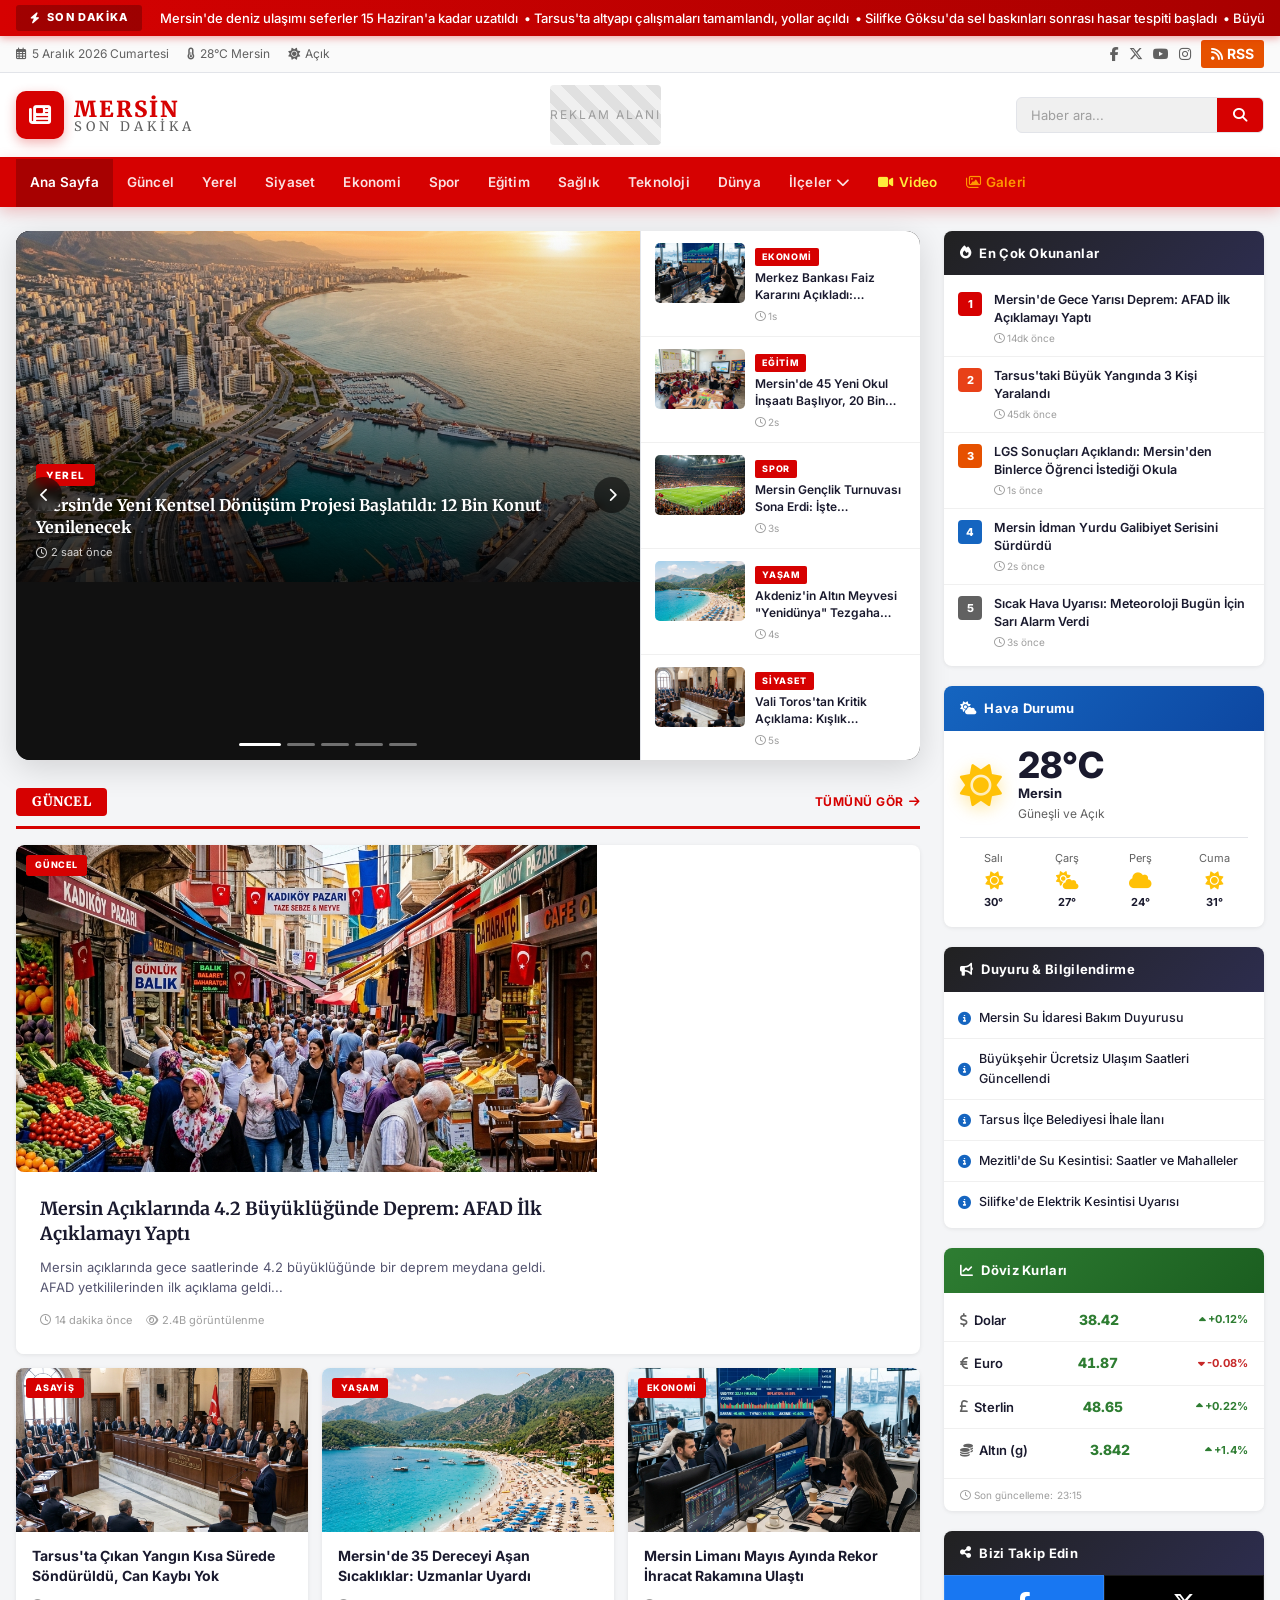
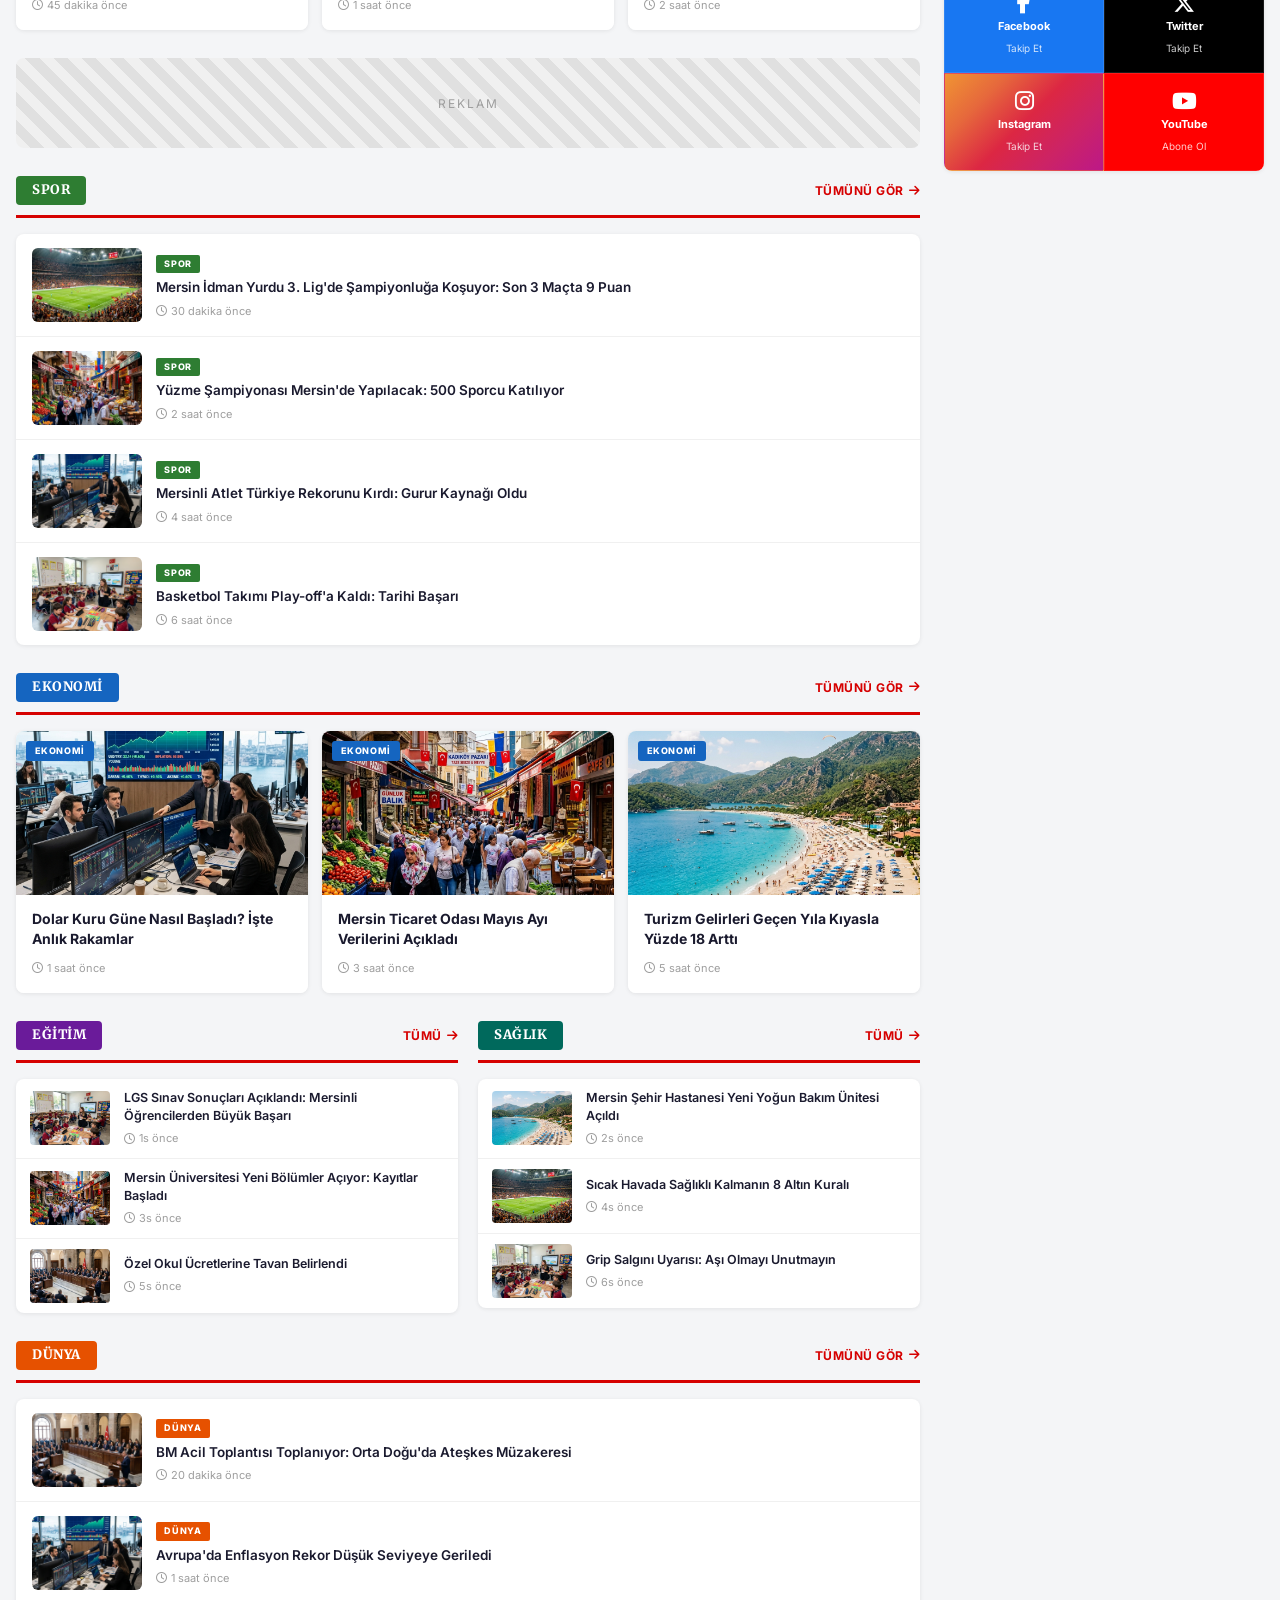
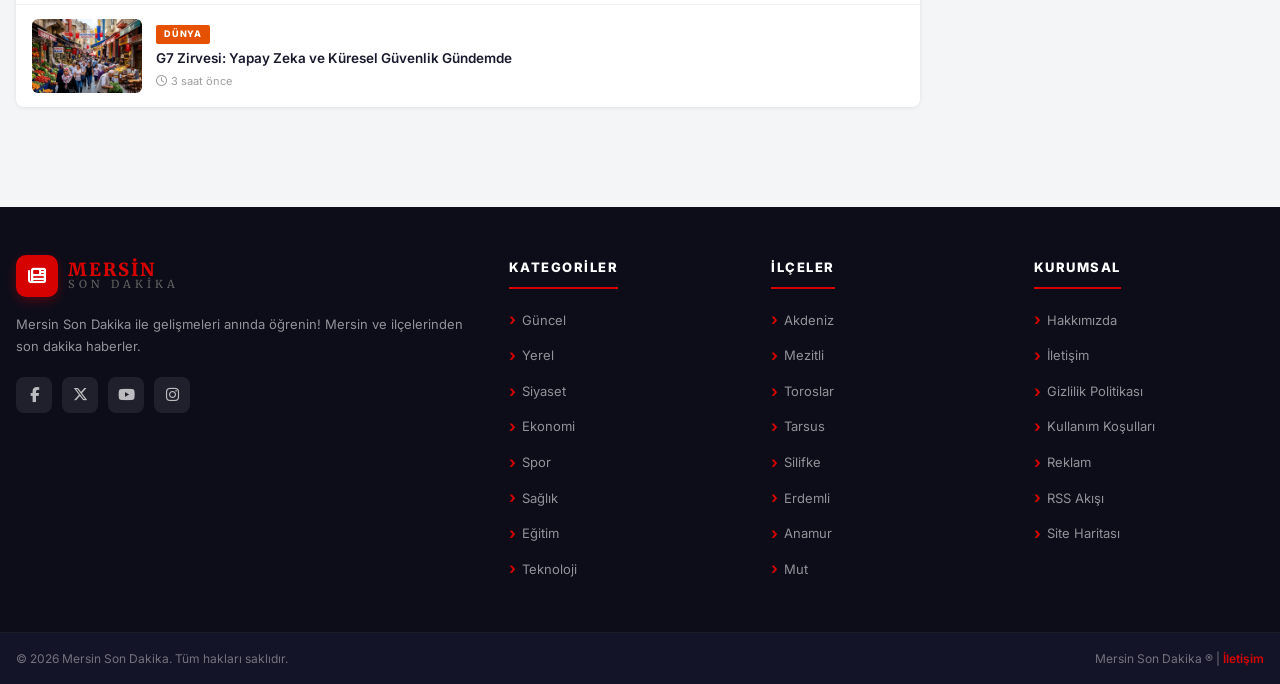
==== index.html @ 81e97e52 "Initial commit of Mersin Son Dakika news site" ====
<!DOCTYPE html>
<html lang="tr" dir="ltr">
<head>
    <meta charset="UTF-8" />
    <meta name="viewport" content="width=device-width, initial-scale=1.0" />
    <meta name="robots" content="index, follow" />
    <title>Mersin Son Dakika | Mersin'den Haberiniz Olsun!</title>
    <meta name="title" content="Mersin Son Dakika | Mersin'den Haberiniz Olsun!" />
    <meta name="description" content="Mersin'den haberiniz olsun! Mersin ve ilçelerinden son dakika ve önemli haberler, gelişmeler." />
    <meta name="keywords" content="mersin, mersin haber, mersin haberleri, son dakika mersin, yerel haberler" />
    <link rel="canonical" href="#" />

    <!-- Open Graph -->
    <meta property="og:type" content="website" />
    <meta property="og:title" content="Mersin Son Dakika" />
    <meta property="og:description" content="Mersin'den haberiniz olsun!" />
    <meta property="og:site_name" content="Mersin Son Dakika" />

    <!-- Google Fonts -->
    <link rel="preconnect" href="https://fonts.googleapis.com" />
    <link rel="preconnect" href="https://fonts.gstatic.com" crossorigin />
    <link href="https://fonts.googleapis.com/css2?family=Inter:wght@300;400;500;600;700;800;900&family=Merriweather:wght@400;700;900&display=swap" rel="stylesheet" />

    <!-- Font Awesome -->
    <link rel="stylesheet" href="https://cdnjs.cloudflare.com/ajax/libs/font-awesome/6.5.0/css/all.min.css" />

    <link rel="stylesheet" href="style.css" />
</head>
<body>

<!-- SON DAKİKA TICKER -->
<div id="son-dakika" class="son-dakika">
    <div class="son-dakika-inner">
        <span class="sd-badge">
            <i class="fa-solid fa-bolt"></i> SON DAKİKA
        </span>
        <div class="sd-ticker-wrap">
            <div class="sd-ticker" id="sdTicker">
                <span>Mersin'de deniz ulaşımı seferler 15 Haziran'a kadar uzatıldı &nbsp;•&nbsp;</span>
                <span>Tarsus'ta altyapı çalışmaları tamamlandı, yollar açıldı &nbsp;•&nbsp;</span>
                <span>Silifke Göksu'da sel baskınları sonrası hasar tespiti başladı &nbsp;•&nbsp;</span>
                <span>Büyükşehir Belediyesi yeni kreş açılışını duyurdu &nbsp;•&nbsp;</span>
                <span>Erdemli'de fırtına hayatı olumsuz etkiledi, ekipler sahada &nbsp;•&nbsp;</span>
            </div>
        </div>
    </div>
</div>

<!-- HEADER -->
<header class="site-header">
    <!-- Üst bar: tarih, sosyal medya -->
    <div class="top-bar">
        <div class="container">
            <div class="top-bar-inner">
                <div class="top-bar-left">
                    <span><i class="fa-regular fa-calendar-days"></i> <span id="currentDate"></span></span>
                    <span><i class="fa-solid fa-temperature-half"></i> 28°C Mersin</span>
                    <span class="weather-detail"><i class="fa-solid fa-sun"></i> Açık</span>
                </div>
                <div class="top-bar-right">
                    <a href="#" id="fb-link" aria-label="Facebook"><i class="fa-brands fa-facebook-f"></i></a>
                    <a href="#" id="tw-link" aria-label="Twitter/X"><i class="fa-brands fa-x-twitter"></i></a>
                    <a href="#" id="yt-link" aria-label="YouTube"><i class="fa-brands fa-youtube"></i></a>
                    <a href="#" id="ig-link" aria-label="Instagram"><i class="fa-brands fa-instagram"></i></a>
                    <a href="#" id="rss-link" aria-label="RSS" class="rss-btn"><i class="fa-solid fa-rss"></i> RSS</a>
                </div>
            </div>
        </div>
    </div>

    <!-- Logo & Arama -->
    <div class="logo-bar">
        <div class="container">
            <div class="logo-bar-inner">
                <a href="#" class="site-logo" id="site-logo">
                    <span class="logo-icon"><i class="fa-solid fa-newspaper"></i></span>
                    <div class="logo-text">
                        <span class="logo-main">MERSİN</span>
                        <span class="logo-sub">SON DAKİKA</span>
                    </div>
                </a>
                <div class="logo-bar-center">
                    <!-- Banner alanı -->
                    <div class="header-ad">
                        <span>Reklam Alanı</span>
                    </div>
                </div>
                <div class="search-box">
                    <input type="text" id="search-input" placeholder="Haber ara..." aria-label="Haber ara" />
                    <button id="search-btn" aria-label="Ara"><i class="fa-solid fa-magnifying-glass"></i></button>
                </div>
            </div>
        </div>
    </div>

    <!-- NAVİGASYON -->
    <nav class="main-nav" role="navigation" aria-label="Ana Menü">
        <div class="container">
            <button class="hamburger" id="hamburger" aria-label="Menü" aria-expanded="false">
                <span></span><span></span><span></span>
            </button>
            <ul class="nav-menu" id="navMenu" role="list">
                <li class="nav-item active"><a href="#" class="nav-link" id="nav-anasayfa">Ana Sayfa</a></li>
                <li class="nav-item"><a href="#" class="nav-link" id="nav-guncel">Güncel</a></li>
                <li class="nav-item"><a href="#" class="nav-link" id="nav-yerel">Yerel</a></li>
                <li class="nav-item"><a href="#" class="nav-link" id="nav-siyaset">Siyaset</a></li>
                <li class="nav-item"><a href="#" class="nav-link" id="nav-ekonomi">Ekonomi</a></li>
                <li class="nav-item"><a href="#" class="nav-link" id="nav-spor">Spor</a></li>
                <li class="nav-item"><a href="#" class="nav-link" id="nav-egitim">Eğitim</a></li>
                <li class="nav-item"><a href="#" class="nav-link" id="nav-saglik">Sağlık</a></li>
                <li class="nav-item"><a href="#" class="nav-link" id="nav-teknoloji">Teknoloji</a></li>
                <li class="nav-item"><a href="#" class="nav-link" id="nav-dunya">Dünya</a></li>
                <li class="nav-item dropdown">
                    <a href="#" class="nav-link" id="nav-ilceler">İlçeler <i class="fa-solid fa-chevron-down"></i></a>
                    <ul class="dropdown-menu" role="list">
                        <li><a href="#" id="nav-akdeniz">Akdeniz</a></li>
                        <li><a href="#" id="nav-mezitli">Mezitli</a></li>
                        <li><a href="#" id="nav-toroslar">Toroslar</a></li>
                        <li><a href="#" id="nav-yenisehir">Yenişehir</a></li>
                        <li><a href="#" id="nav-tarsus">Tarsus</a></li>
                        <li><a href="#" id="nav-silifke">Silifke</a></li>
                        <li><a href="#" id="nav-erdemli">Erdemli</a></li>
                        <li><a href="#" id="nav-anamur">Anamur</a></li>
                        <li><a href="#" id="nav-mut">Mut</a></li>
                    </ul>
                </li>
                <li class="nav-item nav-video"><a href="#" class="nav-link" id="nav-video"><i class="fa-solid fa-video"></i> Video</a></li>
                <li class="nav-item nav-galeri"><a href="#" class="nav-link" id="nav-galeri"><i class="fa-regular fa-images"></i> Galeri</a></li>
            </ul>
        </div>
    </nav>
</header>

<!-- MAIN CONTENT -->
<main id="main-content">
    <div class="container">
        <div class="content-grid">

            <!-- SOL SÜTUN (Ana içerik) -->
            <div class="main-col">

                <!-- MANŞET CAROUSEL -->
                <section class="hero-carousel" aria-label="Manşet Haberler">
                    <div class="carousel-container" id="carousel">
                        <div class="carousel-track" id="carouselTrack">

                            <!-- Slide 1 -->
                            <div class="carousel-slide" data-index="0">
                                <a href="#" id="slide1-link">
                                    <div class="slide-img-wrap">
                                        <img src="images/hero.png" alt="Mersin'de yeni kentsel dönüşüm projesi başlatıldı" class="slide-img" width="960" height="540" />
                                        <div class="slide-overlay"></div>
                                    </div>
                                    <div class="slide-caption">
                                        <span class="slide-category">Yerel</span>
                                        <h2>Mersin'de Yeni Kentsel Dönüşüm Projesi Başlatıldı: 12 Bin Konut Yenilenecek</h2>
                                        <span class="slide-time"><i class="fa-regular fa-clock"></i> 2 saat önce</span>
                                    </div>
                                </a>
                            </div>

                            <!-- Slide 2 -->
                            <div class="carousel-slide" data-index="1">
                                <a href="#" id="slide2-link">
                                    <div class="slide-img-wrap">
                                        <img src="images/news1.png" alt="Çarşamba pazarında fiyatlar artıyor" class="slide-img" width="960" height="540" />
                                        <div class="slide-overlay"></div>
                                    </div>
                                    <div class="slide-caption">
                                        <span class="slide-category">Ekonomi</span>
                                        <h2>Mersin Pazarında Bu Hafta Sebze Fiyatları Düşüşe Geçti</h2>
                                        <span class="slide-time"><i class="fa-regular fa-clock"></i> 3 saat önce</span>
                                    </div>
                                </a>
                            </div>

                            <!-- Slide 3 -->
                            <div class="carousel-slide" data-index="2">
                                <a href="#" id="slide3-link">
                                    <div class="slide-img-wrap">
                                        <img src="images/news2.png" alt="Büyükşehir meclis kararları" class="slide-img" width="960" height="540" />
                                        <div class="slide-overlay"></div>
                                    </div>
                                    <div class="slide-caption">
                                        <span class="slide-category">Siyaset</span>
                                        <h2>Mersin Büyükşehir Belediye Meclisi Haziran Ayı Toplantısını Gerçekleştirdi</h2>
                                        <span class="slide-time"><i class="fa-regular fa-clock"></i> 5 saat önce</span>
                                    </div>
                                </a>
                            </div>

                            <!-- Slide 4 -->
                            <div class="carousel-slide" data-index="3">
                                <a href="#" id="slide4-link">
                                    <div class="slide-img-wrap">
                                        <img src="images/news3.png" alt="Mersin'de spor haberleri" class="slide-img" width="960" height="540" />
                                        <div class="slide-overlay"></div>
                                    </div>
                                    <div class="slide-caption">
                                        <span class="slide-category">Spor</span>
                                        <h2>Mersin İdman Yurdu Ligde Galibiyetle Başladı: Taraftarlar Çılgına Döndü</h2>
                                        <span class="slide-time"><i class="fa-regular fa-clock"></i> 6 saat önce</span>
                                    </div>
                                </a>
                            </div>

                            <!-- Slide 5 -->
                            <div class="carousel-slide" data-index="4">
                                <a href="#" id="slide5-link">
                                    <div class="slide-img-wrap">
                                        <img src="images/news5.png" alt="Mersin sahilleri turizm sezonu" class="slide-img" width="960" height="540" />
                                        <div class="slide-overlay"></div>
                                    </div>
                                    <div class="slide-caption">
                                        <span class="slide-category">Yaşam</span>
                                        <h2>Mersin Sahilleri Yaz Sezonu İçin Hazır: Tatilciler Akın Ediyor</h2>
                                        <span class="slide-time"><i class="fa-regular fa-clock"></i> 8 saat önce</span>
                                    </div>
                                </a>
                            </div>

                        </div>

                        <!-- Carousel Controls -->
                        <button class="carousel-btn carousel-prev" id="carouselPrev" aria-label="Önceki">
                            <i class="fa-solid fa-chevron-left"></i>
                        </button>
                        <button class="carousel-btn carousel-next" id="carouselNext" aria-label="Sonraki">
                            <i class="fa-solid fa-chevron-right"></i>
                        </button>

                        <!-- Indicators -->
                        <div class="carousel-indicators" id="carouselIndicators">
                            <button class="indicator active" data-slide="0" id="ind0" aria-label="Slide 1"></button>
                            <button class="indicator" data-slide="1" id="ind1" aria-label="Slide 2"></button>
                            <button class="indicator" data-slide="2" id="ind2" aria-label="Slide 3"></button>
                            <button class="indicator" data-slide="3" id="ind3" aria-label="Slide 4"></button>
                            <button class="indicator" data-slide="4" id="ind4" aria-label="Slide 5"></button>
                        </div>
                    </div>

                    <!-- Yan haberler -->
                    <div class="hero-side-news">
                        <a href="#" class="side-news-item" id="side1">
                            <img src="images/news4.png" alt="Ekonomi haberi" width="120" height="80" />
                            <div class="side-news-text">
                                <span class="side-cat">Ekonomi</span>
                                <p>Merkez Bankası Faiz Kararını Açıkladı: Piyasalar Coştu</p>
                                <span class="side-time"><i class="fa-regular fa-clock"></i> 1s</span>
                            </div>
                        </a>
                        <a href="#" class="side-news-item" id="side2">
                            <img src="images/news6.png" alt="Eğitim haberi" width="120" height="80" />
                            <div class="side-news-text">
                                <span class="side-cat">Eğitim</span>
                                <p>Mersin'de 45 Yeni Okul İnşaatı Başlıyor, 20 Bin Öğrenci Faydalanacak</p>
                                <span class="side-time"><i class="fa-regular fa-clock"></i> 2s</span>
                            </div>
                        </a>
                        <a href="#" class="side-news-item" id="side3">
                            <img src="images/news3.png" alt="Spor haberi" width="120" height="80" />
                            <div class="side-news-text">
                                <span class="side-cat">Spor</span>
                                <p>Mersin Gençlik Turnuvası Sona Erdi: İşte Şampiyonlar</p>
                                <span class="side-time"><i class="fa-regular fa-clock"></i> 3s</span>
                            </div>
                        </a>
                        <a href="#" class="side-news-item" id="side4">
                            <img src="images/news5.png" alt="Yaşam haberi" width="120" height="80" />
                            <div class="side-news-text">
                                <span class="side-cat">Yaşam</span>
                                <p>Akdeniz'in Altın Meyvesi "Yenidünya" Tezgaha İndi!</p>
                                <span class="side-time"><i class="fa-regular fa-clock"></i> 4s</span>
                            </div>
                        </a>
                        <a href="#" class="side-news-item" id="side5">
                            <img src="images/news2.png" alt="Siyaset haberi" width="120" height="80" />
                            <div class="side-news-text">
                                <span class="side-cat">Siyaset</span>
                                <p>Vali Toros'tan Kritik Açıklama: Kışlık Hazırlıklar Başladı</p>
                                <span class="side-time"><i class="fa-regular fa-clock"></i> 5s</span>
                            </div>
                        </a>
                    </div>
                </section>

                <!-- GÜNCEL HABERLER BÖLÜMÜ -->
                <section class="news-section" id="section-guncel">
                    <div class="section-header">
                        <h2 class="section-title"><span>Güncel</span></h2>
                        <a href="#" class="see-all" id="guncel-all">Tümünü Gör <i class="fa-solid fa-arrow-right"></i></a>
                    </div>
                    <div class="news-grid">

                        <!-- Büyük haber -->
                        <article class="news-card news-card-large" id="guncel1">
                            <a href="#">
                                <div class="news-card-img-wrap">
                                    <img src="images/news1.png" alt="Mersin'de gece yarısı deprem" class="news-card-img" width="600" height="400" loading="lazy" />
                                    <span class="news-card-cat">Güncel</span>
                                </div>
                                <div class="news-card-body">
                                    <h3>Mersin Açıklarında 4.2 Büyüklüğünde Deprem: AFAD İlk Açıklamayı Yaptı</h3>
                                    <p class="news-card-excerpt">Mersin açıklarında gece saatlerinde 4.2 büyüklüğünde bir deprem meydana geldi. AFAD yetkililerinden ilk açıklama geldi...</p>
                                    <div class="news-card-meta">
                                        <span><i class="fa-regular fa-clock"></i> 14 dakika önce</span>
                                        <span><i class="fa-regular fa-eye"></i> 2.4B görüntülenme</span>
                                    </div>
                                </div>
                            </a>
                        </article>

                        <!-- Küçük haberler -->
                        <article class="news-card" id="guncel2">
                            <a href="#">
                                <div class="news-card-img-wrap">
                                    <img src="images/news2.png" alt="Haber 2" class="news-card-img" width="400" height="270" loading="lazy" />
                                    <span class="news-card-cat">Asayiş</span>
                                </div>
                                <div class="news-card-body">
                                    <h3>Tarsus'ta Çıkan Yangın Kısa Sürede Söndürüldü, Can Kaybı Yok</h3>
                                    <div class="news-card-meta">
                                        <span><i class="fa-regular fa-clock"></i> 45 dakika önce</span>
                                    </div>
                                </div>
                            </a>
                        </article>

                        <article class="news-card" id="guncel3">
                            <a href="#">
                                <div class="news-card-img-wrap">
                                    <img src="images/news5.png" alt="Haber 3" class="news-card-img" width="400" height="270" loading="lazy" />
                                    <span class="news-card-cat">Yaşam</span>
                                </div>
                                <div class="news-card-body">
                                    <h3>Mersin'de 35 Dereceyi Aşan Sıcaklıklar: Uzmanlar Uyardı</h3>
                                    <div class="news-card-meta">
                                        <span><i class="fa-regular fa-clock"></i> 1 saat önce</span>
                                    </div>
                                </div>
                            </a>
                        </article>

                        <article class="news-card" id="guncel4">
                            <a href="#">
                                <div class="news-card-img-wrap">
                                    <img src="images/news4.png" alt="Haber 4" class="news-card-img" width="400" height="270" loading="lazy" />
                                    <span class="news-card-cat">Ekonomi</span>
                                </div>
                                <div class="news-card-body">
                                    <h3>Mersin Limanı Mayıs Ayında Rekor İhracat Rakamına Ulaştı</h3>
                                    <div class="news-card-meta">
                                        <span><i class="fa-regular fa-clock"></i> 2 saat önce</span>
                                    </div>
                                </div>
                            </a>
                        </article>

                    </div>
                </section>

                <!-- REKLAM BANDI -->
                <div class="ad-banner" role="complementary" aria-label="Reklam">
                    <span>Reklam</span>
                </div>

                <!-- SPOR BÖLÜMÜ -->
                <section class="news-section" id="section-spor">
                    <div class="section-header">
                        <h2 class="section-title spor"><span>Spor</span></h2>
                        <a href="#" class="see-all" id="spor-all">Tümünü Gör <i class="fa-solid fa-arrow-right"></i></a>
                    </div>
                    <div class="news-list">
                        <article class="news-list-item" id="spor1">
                            <a href="#">
                                <img src="images/news3.png" alt="Spor haberi 1" width="130" height="90" loading="lazy" />
                                <div class="news-list-text">
                                    <span class="list-cat spor-cat">Spor</span>
                                    <h3>Mersin İdman Yurdu 3. Lig'de Şampiyonluğa Koşuyor: Son 3 Maçta 9 Puan</h3>
                                    <span class="list-time"><i class="fa-regular fa-clock"></i> 30 dakika önce</span>
                                </div>
                            </a>
                        </article>
                        <article class="news-list-item" id="spor2">
                            <a href="#">
                                <img src="images/news1.png" alt="Spor haberi 2" width="130" height="90" loading="lazy" />
                                <div class="news-list-text">
                                    <span class="list-cat spor-cat">Spor</span>
                                    <h3>Yüzme Şampiyonası Mersin'de Yapılacak: 500 Sporcu Katılıyor</h3>
                                    <span class="list-time"><i class="fa-regular fa-clock"></i> 2 saat önce</span>
                                </div>
                            </a>
                        </article>
                        <article class="news-list-item" id="spor3">
                            <a href="#">
                                <img src="images/news4.png" alt="Spor haberi 3" width="130" height="90" loading="lazy" />
                                <div class="news-list-text">
                                    <span class="list-cat spor-cat">Spor</span>
                                    <h3>Mersinli Atlet Türkiye Rekorunu Kırdı: Gurur Kaynağı Oldu</h3>
                                    <span class="list-time"><i class="fa-regular fa-clock"></i> 4 saat önce</span>
                                </div>
                            </a>
                        </article>
                        <article class="news-list-item" id="spor4">
                            <a href="#">
                                <img src="images/news6.png" alt="Spor haberi 4" width="130" height="90" loading="lazy" />
                                <div class="news-list-text">
                                    <span class="list-cat spor-cat">Spor</span>
                                    <h3>Basketbol Takımı Play-off'a Kaldı: Tarihi Başarı</h3>
                                    <span class="list-time"><i class="fa-regular fa-clock"></i> 6 saat önce</span>
                                </div>
                            </a>
                        </article>
                    </div>
                </section>

                <!-- EKONOMİ BÖLÜMÜ -->
                <section class="news-section" id="section-ekonomi">
                    <div class="section-header">
                        <h2 class="section-title ekonomi"><span>Ekonomi</span></h2>
                        <a href="#" class="see-all" id="ekonomi-all">Tümünü Gör <i class="fa-solid fa-arrow-right"></i></a>
                    </div>
                    <div class="news-grid news-grid-3">
                        <article class="news-card" id="ekon1">
                            <a href="#">
                                <div class="news-card-img-wrap">
                                    <img src="images/news4.png" alt="Ekonomi haberi 1" class="news-card-img" width="400" height="270" loading="lazy" />
                                    <span class="news-card-cat ekon-cat">Ekonomi</span>
                                </div>
                                <div class="news-card-body">
                                    <h3>Dolar Kuru Güne Nasıl Başladı? İşte Anlık Rakamlar</h3>
                                    <div class="news-card-meta">
                                        <span><i class="fa-regular fa-clock"></i> 1 saat önce</span>
                                    </div>
                                </div>
                            </a>
                        </article>
                        <article class="news-card" id="ekon2">
                            <a href="#">
                                <div class="news-card-img-wrap">
                                    <img src="images/news1.png" alt="Ekonomi haberi 2" class="news-card-img" width="400" height="270" loading="lazy" />
                                    <span class="news-card-cat ekon-cat">Ekonomi</span>
                                </div>
                                <div class="news-card-body">
                                    <h3>Mersin Ticaret Odası Mayıs Ayı Verilerini Açıkladı</h3>
                                    <div class="news-card-meta">
                                        <span><i class="fa-regular fa-clock"></i> 3 saat önce</span>
                                    </div>
                                </div>
                            </a>
                        </article>
                        <article class="news-card" id="ekon3">
                            <a href="#">
                                <div class="news-card-img-wrap">
                                    <img src="images/news5.png" alt="Ekonomi haberi 3" class="news-card-img" width="400" height="270" loading="lazy" />
                                    <span class="news-card-cat ekon-cat">Ekonomi</span>
                                </div>
                                <div class="news-card-body">
                                    <h3>Turizm Gelirleri Geçen Yıla Kıyasla Yüzde 18 Arttı</h3>
                                    <div class="news-card-meta">
                                        <span><i class="fa-regular fa-clock"></i> 5 saat önce</span>
                                    </div>
                                </div>
                            </a>
                        </article>
                    </div>
                </section>

                <!-- EĞİTİM & SAĞLIK -->
                <section class="news-section two-col-section" id="section-egitim-saglik">
                    <div class="two-col">
                        <!-- Eğitim -->
                        <div class="two-col-block" id="egitim-block">
                            <div class="section-header">
                                <h2 class="section-title egitim"><span>Eğitim</span></h2>
                                <a href="#" class="see-all" id="egitim-all">Tümü <i class="fa-solid fa-arrow-right"></i></a>
                            </div>
                            <div class="news-list compact">
                                <article class="news-list-item compact" id="eg1">
                                    <a href="#">
                                        <img src="images/news6.png" alt="Eğitim haberi 1" width="100" height="70" loading="lazy" />
                                        <div class="news-list-text">
                                            <h3>LGS Sınav Sonuçları Açıklandı: Mersinli Öğrencilerden Büyük Başarı</h3>
                                            <span class="list-time"><i class="fa-regular fa-clock"></i> 1s önce</span>
                                        </div>
                                    </a>
                                </article>
                                <article class="news-list-item compact" id="eg2">
                                    <a href="#">
                                        <img src="images/news1.png" alt="Eğitim haberi 2" width="100" height="70" loading="lazy" />
                                        <div class="news-list-text">
                                            <h3>Mersin Üniversitesi Yeni Bölümler Açıyor: Kayıtlar Başladı</h3>
                                            <span class="list-time"><i class="fa-regular fa-clock"></i> 3s önce</span>
                                        </div>
                                    </a>
                                </article>
                                <article class="news-list-item compact" id="eg3">
                                    <a href="#">
                                        <img src="images/news2.png" alt="Eğitim haberi 3" width="100" height="70" loading="lazy" />
                                        <div class="news-list-text">
                                            <h3>Özel Okul Ücretlerine Tavan Belirlendi</h3>
                                            <span class="list-time"><i class="fa-regular fa-clock"></i> 5s önce</span>
                                        </div>
                                    </a>
                                </article>
                            </div>
                        </div>

                        <!-- Sağlık -->
                        <div class="two-col-block" id="saglik-block">
                            <div class="section-header">
                                <h2 class="section-title saglik"><span>Sağlık</span></h2>
                                <a href="#" class="see-all" id="saglik-all">Tümü <i class="fa-solid fa-arrow-right"></i></a>
                            </div>
                            <div class="news-list compact">
                                <article class="news-list-item compact" id="sg1">
                                    <a href="#">
                                        <img src="images/news5.png" alt="Sağlık haberi 1" width="100" height="70" loading="lazy" />
                                        <div class="news-list-text">
                                            <h3>Mersin Şehir Hastanesi Yeni Yoğun Bakım Ünitesi Açıldı</h3>
                                            <span class="list-time"><i class="fa-regular fa-clock"></i> 2s önce</span>
                                        </div>
                                    </a>
                                </article>
                                <article class="news-list-item compact" id="sg2">
                                    <a href="#">
                                        <img src="images/news3.png" alt="Sağlık haberi 2" width="100" height="70" loading="lazy" />
                                        <div class="news-list-text">
                                            <h3>Sıcak Havada Sağlıklı Kalmanın 8 Altın Kuralı</h3>
                                            <span class="list-time"><i class="fa-regular fa-clock"></i> 4s önce</span>
                                        </div>
                                    </a>
                                </article>
                                <article class="news-list-item compact" id="sg3">
                                    <a href="#">
                                        <img src="images/news6.png" alt="Sağlık haberi 3" width="100" height="70" loading="lazy" />
                                        <div class="news-list-text">
                                            <h3>Grip Salgını Uyarısı: Aşı Olmayı Unutmayın</h3>
                                            <span class="list-time"><i class="fa-regular fa-clock"></i> 6s önce</span>
                                        </div>
                                    </a>
                                </article>
                            </div>
                        </div>
                    </div>
                </section>

                <!-- DÜNYA HABERLERİ -->
                <section class="news-section" id="section-dunya">
                    <div class="section-header">
                        <h2 class="section-title dunya"><span>Dünya</span></h2>
                        <a href="#" class="see-all" id="dunya-all">Tümünü Gör <i class="fa-solid fa-arrow-right"></i></a>
                    </div>
                    <div class="news-list">
                        <article class="news-list-item" id="dunya1">
                            <a href="#">
                                <img src="images/news2.png" alt="Dünya haberi 1" width="130" height="90" loading="lazy" />
                                <div class="news-list-text">
                                    <span class="list-cat dunya-cat">Dünya</span>
                                    <h3>BM Acil Toplantısı Toplanıyor: Orta Doğu'da Ateşkes Müzakeresi</h3>
                                    <span class="list-time"><i class="fa-regular fa-clock"></i> 20 dakika önce</span>
                                </div>
                            </a>
                        </article>
                        <article class="news-list-item" id="dunya2">
                            <a href="#">
                                <img src="images/news4.png" alt="Dünya haberi 2" width="130" height="90" loading="lazy" />
                                <div class="news-list-text">
                                    <span class="list-cat dunya-cat">Dünya</span>
                                    <h3>Avrupa'da Enflasyon Rekor Düşük Seviyeye Geriledi</h3>
                                    <span class="list-time"><i class="fa-regular fa-clock"></i> 1 saat önce</span>
                                </div>
                            </a>
                        </article>
                        <article class="news-list-item" id="dunya3">
                            <a href="#">
                                <img src="images/news1.png" alt="Dünya haberi 3" width="130" height="90" loading="lazy" />
                                <div class="news-list-text">
                                    <span class="list-cat dunya-cat">Dünya</span>
                                    <h3>G7 Zirvesi: Yapay Zeka ve Küresel Güvenlik Gündemde</h3>
                                    <span class="list-time"><i class="fa-regular fa-clock"></i> 3 saat önce</span>
                                </div>
                            </a>
                        </article>
                    </div>
                </section>

            </div>

            <!-- SAĞ SIDEBAR -->
            <aside class="sidebar-col">

                <!-- EN ÇOK OKUNANLAR -->
                <div class="sidebar-widget" id="widget-popular">
                    <div class="widget-header">
                        <h3><i class="fa-solid fa-fire"></i> En Çok Okunanlar</h3>
                    </div>
                    <ol class="popular-list">
                        <li class="popular-item" id="pop1">
                            <a href="#">
                                <span class="pop-num">1</span>
                                <div class="pop-content">
                                    <p>Mersin'de Gece Yarısı Deprem: AFAD İlk Açıklamayı Yaptı</p>
                                    <span><i class="fa-regular fa-clock"></i> 14dk önce</span>
                                </div>
                            </a>
                        </li>
                        <li class="popular-item" id="pop2">
                            <a href="#">
                                <span class="pop-num">2</span>
                                <div class="pop-content">
                                    <p>Tarsus'taki Büyük Yangında 3 Kişi Yaralandı</p>
                                    <span><i class="fa-regular fa-clock"></i> 45dk önce</span>
                                </div>
                            </a>
                        </li>
                        <li class="popular-item" id="pop3">
                            <a href="#">
                                <span class="pop-num">3</span>
                                <div class="pop-content">
                                    <p>LGS Sonuçları Açıklandı: Mersin'den Binlerce Öğrenci İstediği Okula</p>
                                    <span><i class="fa-regular fa-clock"></i> 1s önce</span>
                                </div>
                            </a>
                        </li>
                        <li class="popular-item" id="pop4">
                            <a href="#">
                                <span class="pop-num">4</span>
                                <div class="pop-content">
                                    <p>Mersin İdman Yurdu Galibiyet Serisini Sürdürdü</p>
                                    <span><i class="fa-regular fa-clock"></i> 2s önce</span>
                                </div>
                            </a>
                        </li>
                        <li class="popular-item" id="pop5">
                            <a href="#">
                                <span class="pop-num">5</span>
                                <div class="pop-content">
                                    <p>Sıcak Hava Uyarısı: Meteoroloji Bugün İçin Sarı Alarm Verdi</p>
                                    <span><i class="fa-regular fa-clock"></i> 3s önce</span>
                                </div>
                            </a>
                        </li>
                    </ol>
                </div>

                <!-- HAVA DURUMU -->
                <div class="sidebar-widget weather-widget" id="widget-weather">
                    <div class="widget-header">
                        <h3><i class="fa-solid fa-cloud-sun"></i> Hava Durumu</h3>
                    </div>
                    <div class="weather-content">
                        <div class="weather-main">
                            <div class="weather-icon-big"><i class="fa-solid fa-sun"></i></div>
                            <div class="weather-info">
                                <div class="weather-temp">28°C</div>
                                <div class="weather-city">Mersin</div>
                                <div class="weather-desc">Güneşli ve Açık</div>
                            </div>
                        </div>
                        <div class="weather-days">
                            <div class="weather-day">
                                <span>Salı</span>
                                <i class="fa-solid fa-sun"></i>
                                <span>30°</span>
                            </div>
                            <div class="weather-day">
                                <span>Çarş</span>
                                <i class="fa-solid fa-cloud-sun"></i>
                                <span>27°</span>
                            </div>
                            <div class="weather-day">
                                <span>Perş</span>
                                <i class="fa-solid fa-cloud"></i>
                                <span>24°</span>
                            </div>
                            <div class="weather-day">
                                <span>Cuma</span>
                                <i class="fa-solid fa-sun"></i>
                                <span>31°</span>
                            </div>
                        </div>
                    </div>
                </div>

                <!-- CANLI KAMERA -->
                <div class="sidebar-widget" id="widget-duyuru">
                    <div class="widget-header">
                        <h3><i class="fa-solid fa-bullhorn"></i> Duyuru & Bilgilendirme</h3>
                    </div>
                    <ul class="duyuru-list">
                        <li id="duyuru1"><a href="#"><i class="fa-solid fa-circle-info"></i> Mersin Su İdaresi Bakım Duyurusu</a></li>
                        <li id="duyuru2"><a href="#"><i class="fa-solid fa-circle-info"></i> Büyükşehir Ücretsiz Ulaşım Saatleri Güncellendi</a></li>
                        <li id="duyuru3"><a href="#"><i class="fa-solid fa-circle-info"></i> Tarsus İlçe Belediyesi İhale İlanı</a></li>
                        <li id="duyuru4"><a href="#"><i class="fa-solid fa-circle-info"></i> Mezitli'de Su Kesintisi: Saatler ve Mahalleler</a></li>
                        <li id="duyuru5"><a href="#"><i class="fa-solid fa-circle-info"></i> Silifke'de Elektrik Kesintisi Uyarısı</a></li>
                    </ul>
                </div>

                <!-- KURLAR -->
                <div class="sidebar-widget kur-widget" id="widget-kur">
                    <div class="widget-header">
                        <h3><i class="fa-solid fa-chart-line"></i> Döviz Kurları</h3>
                    </div>
                    <div class="kur-list">
                        <div class="kur-item" id="kur-dolar">
                            <span class="kur-name"><i class="fa-solid fa-dollar-sign"></i> Dolar</span>
                            <span class="kur-val">38.42</span>
                            <span class="kur-change up"><i class="fa-solid fa-caret-up"></i> +0.12%</span>
                        </div>
                        <div class="kur-item" id="kur-euro">
                            <span class="kur-name"><i class="fa-solid fa-euro-sign"></i> Euro</span>
                            <span class="kur-val">41.87</span>
                            <span class="kur-change down"><i class="fa-solid fa-caret-down"></i> -0.08%</span>
                        </div>
                        <div class="kur-item" id="kur-gbp">
                            <span class="kur-name"><i class="fa-solid fa-sterling-sign"></i> Sterlin</span>
                            <span class="kur-val">48.65</span>
                            <span class="kur-change up"><i class="fa-solid fa-caret-up"></i> +0.22%</span>
                        </div>
                        <div class="kur-item" id="kur-altin">
                            <span class="kur-name"><i class="fa-solid fa-coins"></i> Altın (g)</span>
                            <span class="kur-val">3.842</span>
                            <span class="kur-change up"><i class="fa-solid fa-caret-up"></i> +1.4%</span>
                        </div>
                    </div>
                    <div class="kur-update"><i class="fa-regular fa-clock"></i> Son güncelleme: <span id="kurTime"></span></div>
                </div>

                <!-- SOSYAL MEDYA TAKİP -->
                <div class="sidebar-widget social-widget" id="widget-social">
                    <div class="widget-header">
                        <h3><i class="fa-solid fa-share-nodes"></i> Bizi Takip Edin</h3>
                    </div>
                    <div class="social-follow-grid">
                        <a href="#" class="follow-btn fb" id="follow-fb"><i class="fa-brands fa-facebook-f"></i><span>Facebook</span><em>Takip Et</em></a>
                        <a href="#" class="follow-btn tw" id="follow-tw"><i class="fa-brands fa-x-twitter"></i><span>Twitter</span><em>Takip Et</em></a>
                        <a href="#" class="follow-btn ig" id="follow-ig"><i class="fa-brands fa-instagram"></i><span>Instagram</span><em>Takip Et</em></a>
                        <a href="#" class="follow-btn yt" id="follow-yt"><i class="fa-brands fa-youtube"></i><span>YouTube</span><em>Abone Ol</em></a>
                    </div>
                </div>

            </aside>

        </div>
    </div>
</main>

<!-- FOOTER -->
<footer class="site-footer">
    <div class="footer-top">
        <div class="container">
            <div class="footer-grid">
                <div class="footer-col footer-about" id="footer-about">
                    <div class="footer-logo">
                        <span class="logo-icon"><i class="fa-solid fa-newspaper"></i></span>
                        <div class="logo-text">
                            <span class="logo-main">MERSİN</span>
                            <span class="logo-sub">SON DAKİKA</span>
                        </div>
                    </div>
                    <p>Mersin Son Dakika ile gelişmeleri anında öğrenin! Mersin ve ilçelerinden son dakika haberler.</p>
                    <div class="footer-social">
                        <a href="#" id="footer-fb" aria-label="Facebook"><i class="fa-brands fa-facebook-f"></i></a>
                        <a href="#" id="footer-tw" aria-label="Twitter"><i class="fa-brands fa-x-twitter"></i></a>
                        <a href="#" id="footer-yt" aria-label="YouTube"><i class="fa-brands fa-youtube"></i></a>
                        <a href="#" id="footer-ig" aria-label="Instagram"><i class="fa-brands fa-instagram"></i></a>
                    </div>
                </div>
                <div class="footer-col" id="footer-cats">
                    <h4>Kategoriler</h4>
                    <ul>
                        <li><a href="#" id="fcat-guncel">Güncel</a></li>
                        <li><a href="#" id="fcat-yerel">Yerel</a></li>
                        <li><a href="#" id="fcat-siyaset">Siyaset</a></li>
                        <li><a href="#" id="fcat-ekonomi">Ekonomi</a></li>
                        <li><a href="#" id="fcat-spor">Spor</a></li>
                        <li><a href="#" id="fcat-saglik">Sağlık</a></li>
                        <li><a href="#" id="fcat-egitim">Eğitim</a></li>
                        <li><a href="#" id="fcat-teknoloji">Teknoloji</a></li>
                    </ul>
                </div>
                <div class="footer-col" id="footer-ilceler">
                    <h4>İlçeler</h4>
                    <ul>
                        <li><a href="#" id="filce-akdeniz">Akdeniz</a></li>
                        <li><a href="#" id="filce-mezitli">Mezitli</a></li>
                        <li><a href="#" id="filce-toroslar">Toroslar</a></li>
                        <li><a href="#" id="filce-tarsus">Tarsus</a></li>
                        <li><a href="#" id="filce-silifke">Silifke</a></li>
                        <li><a href="#" id="filce-erdemli">Erdemli</a></li>
                        <li><a href="#" id="filce-anamur">Anamur</a></li>
                        <li><a href="#" id="filce-mut">Mut</a></li>
                    </ul>
                </div>
                <div class="footer-col" id="footer-kurumsal">
                    <h4>Kurumsal</h4>
                    <ul>
                        <li><a href="#" id="fkur-hakkimizda">Hakkımızda</a></li>
                        <li><a href="#" id="fkur-iletisim">İletişim</a></li>
                        <li><a href="#" id="fkur-gizlilik">Gizlilik Politikası</a></li>
                        <li><a href="#" id="fkur-kullanim">Kullanım Koşulları</a></li>
                        <li><a href="#" id="fkur-reklam">Reklam</a></li>
                        <li><a href="#" id="fkur-rss">RSS Akışı</a></li>
                        <li><a href="#" id="fkur-sitemap">Site Haritası</a></li>
                    </ul>
                </div>
            </div>
        </div>
    </div>
    <div class="footer-bottom">
        <div class="container">
            <div class="footer-bottom-inner">
                <p>&copy; <span id="footerYear"></span> Mersin Son Dakika. Tüm hakları saklıdır.</p>
                <p>Mersin Son Dakika ® | <a href="#" id="footer-iletisim">İletişim</a></p>
            </div>
        </div>
    </div>
</footer>

<!-- BACK TO TOP -->
<button class="back-to-top" id="backToTop" aria-label="Yukarı çık">
    <i class="fa-solid fa-chevron-up"></i>
</button>

<script src="script.js"></script>
</body>
</html>
---- style.css ----
/* ========================================
   MERSİN HABER - Premium News Website CSS
   ======================================== */

/* === RESET & BASE === */
*, *::before, *::after {
    box-sizing: border-box;
    margin: 0;
    padding: 0;
}

:root {
    --red:        #d60101;
    --red-dark:   #a80000;
    --red-light:  #ff3333;
    --blue:       #1565c0;
    --green:      #2e7d32;
    --orange:     #e65100;
    --purple:     #6a1b9a;
    --teal:       #00695c;

    --bg:         #f4f5f7;
    --white:      #ffffff;
    --gray-50:    #fafafa;
    --gray-100:   #f0f0f0;
    --gray-200:   #e0e0e0;
    --gray-400:   #9e9e9e;
    --gray-600:   #616161;
    --gray-800:   #212121;
    --text:       #1a1a2e;
    --text-light: #555570;
    --border:     #e2e4e9;

    --header-bg:  #ffffff;
    --nav-bg:     #d60101;
    --footer-bg:  #0d0d1a;
    --footer-mid: #141428;

    --shadow-sm:  0 1px 4px rgba(0,0,0,0.08);
    --shadow:     0 4px 16px rgba(0,0,0,0.10);
    --shadow-md:  0 8px 32px rgba(0,0,0,0.14);

    --radius:     8px;
    --radius-lg:  14px;

    --font-body:  'Inter', sans-serif;
    --font-head:  'Merriweather', serif;

    --transition: 0.22s ease;
}

html {
    scroll-behavior: smooth;
}

body {
    font-family: var(--font-body);
    font-size: 15px;
    color: var(--text);
    background: var(--bg);
    line-height: 1.6;
    min-height: 100vh;
}

a {
    color: inherit;
    text-decoration: none;
    transition: color var(--transition);
}

img {
    max-width: 100%;
    display: block;
}

ul, ol {
    list-style: none;
}

.container {
    max-width: 1280px;
    margin: 0 auto;
    padding: 0 16px;
}

/* === SON DAKİKA TICKER === */
.son-dakika {
    background: linear-gradient(90deg, #d60101 0%, #a80000 100%);
    color: #fff;
    overflow: hidden;
    height: 36px;
    position: sticky;
    top: 0;
    z-index: 1000;
    box-shadow: 0 2px 8px rgba(214,1,1,0.35);
}

.son-dakika-inner {
    display: flex;
    align-items: center;
    height: 100%;
    max-width: 1280px;
    margin: 0 auto;
    padding: 0 16px;
    overflow: hidden;
}

.sd-badge {
    background: rgba(0,0,0,0.25);
    color: #fff;
    font-weight: 800;
    font-size: 11px;
    letter-spacing: 1.2px;
    padding: 4px 14px;
    border-radius: 3px;
    white-space: nowrap;
    flex-shrink: 0;
    margin-right: 18px;
    display: flex;
    align-items: center;
    gap: 6px;
}

.sd-ticker-wrap {
    flex: 1;
    overflow: hidden;
    position: relative;
}

.sd-ticker {
    display: flex;
    white-space: nowrap;
    animation: tickerScroll 32s linear infinite;
    font-size: 13px;
    font-weight: 500;
}

@keyframes tickerScroll {
    0%   { transform: translateX(0); }
    100% { transform: translateX(-50%); }
}

/* === TOP BAR === */
.top-bar {
    background: var(--gray-50);
    border-bottom: 1px solid var(--border);
    font-size: 12px;
    color: var(--gray-600);
}

.top-bar-inner {
    display: flex;
    justify-content: space-between;
    align-items: center;
    height: 36px;
    gap: 16px;
}

.top-bar-left {
    display: flex;
    align-items: center;
    gap: 18px;
}

.top-bar-left span {
    display: flex;
    align-items: center;
    gap: 5px;
}

.top-bar-right {
    display: flex;
    align-items: center;
    gap: 10px;
}

.top-bar-right a {
    color: var(--gray-600);
    font-size: 14px;
    transition: color var(--transition);
}

.top-bar-right a:hover { color: var(--red); }

.rss-btn {
    background: var(--orange);
    color: #fff !important;
    padding: 3px 10px;
    border-radius: 3px;
    font-size: 11px;
    font-weight: 700;
    display: flex;
    align-items: center;
    gap: 4px;
}

.rss-btn:hover { background: #bf360c !important; }

/* === LOGO BAR === */
.logo-bar {
    background: var(--white);
    border-bottom: 2px solid var(--red);
    padding: 12px 0;
}

.logo-bar-inner {
    display: flex;
    align-items: center;
    justify-content: space-between;
    gap: 20px;
}

.site-logo {
    display: flex;
    align-items: center;
    gap: 10px;
    text-decoration: none;
    flex-shrink: 0;
}

.logo-icon {
    width: 48px;
    height: 48px;
    background: var(--red);
    color: #fff;
    border-radius: 10px;
    display: flex;
    align-items: center;
    justify-content: center;
    font-size: 22px;
    box-shadow: 0 4px 12px rgba(214,1,1,0.3);
    transition: transform var(--transition);
}

.site-logo:hover .logo-icon { transform: scale(1.08); }

.logo-text {
    display: flex;
    flex-direction: column;
    line-height: 1;
}

.logo-main {
    font-family: var(--font-head);
    font-size: 22px;
    font-weight: 900;
    color: var(--red);
    letter-spacing: 2px;
}

.logo-sub {
    font-family: var(--font-head);
    font-size: 13px;
    font-weight: 400;
    color: var(--gray-600);
    letter-spacing: 4px;
    text-transform: uppercase;
}

.header-ad {
    flex: 1;
    max-width: 728px;
    height: 60px;
    background: repeating-linear-gradient(
        45deg,
        var(--gray-100),
        var(--gray-100) 10px,
        var(--gray-200) 10px,
        var(--gray-200) 20px
    );
    display: flex;
    align-items: center;
    justify-content: center;
    color: var(--gray-400);
    font-size: 12px;
    letter-spacing: 2px;
    border-radius: 4px;
    text-transform: uppercase;
}

.search-box {
    display: flex;
    align-items: center;
    background: var(--gray-100);
    border: 1.5px solid var(--border);
    border-radius: 6px;
    overflow: hidden;
    transition: border-color var(--transition), box-shadow var(--transition);
}

.search-box:focus-within {
    border-color: var(--red);
    box-shadow: 0 0 0 3px rgba(214,1,1,0.10);
}

.search-box input {
    border: none;
    background: transparent;
    padding: 9px 14px;
    font-size: 13px;
    font-family: var(--font-body);
    width: 200px;
    outline: none;
    color: var(--text);
}

.search-box input::placeholder { color: var(--gray-400); }

.search-box button {
    border: none;
    background: var(--red);
    color: #fff;
    padding: 9px 16px;
    cursor: pointer;
    font-size: 14px;
    transition: background var(--transition);
}

.search-box button:hover { background: var(--red-dark); }

/* === MAIN NAVIGATION === */
.main-nav {
    background: var(--nav-bg);
    position: relative;
    box-shadow: 0 4px 16px rgba(214,1,1,0.25);
}

.main-nav .container {
    display: flex;
    align-items: center;
}

.nav-menu {
    display: flex;
    align-items: center;
    flex-wrap: nowrap;
    overflow-x: auto;
    scrollbar-width: none;
    -ms-overflow-style: none;
    gap: 0;
    padding: 0;
    width: 100%;
}

.nav-menu::-webkit-scrollbar { display: none; }

.nav-item {
    position: relative;
    flex-shrink: 0;
}

.nav-link {
    display: flex;
    align-items: center;
    gap: 5px;
    color: rgba(255,255,255,0.88);
    font-size: 13.5px;
    font-weight: 600;
    padding: 13px 14px;
    transition: background var(--transition), color var(--transition);
    white-space: nowrap;
    letter-spacing: 0.2px;
}

.nav-link:hover,
.nav-item.active .nav-link {
    color: #fff;
    background: rgba(0,0,0,0.22);
}

.nav-video .nav-link { color: #ffeb3b; }
.nav-galeri .nav-link { color: #ff9800; }

/* Dropdown */
.dropdown-menu {
    position: absolute;
    top: 100%;
    left: 0;
    background: #fff;
    border: none;
    border-radius: 0 0 var(--radius) var(--radius);
    box-shadow: var(--shadow-md);
    min-width: 180px;
    z-index: 500;
    padding: 8px 0;
    opacity: 0;
    pointer-events: none;
    transform: translateY(-8px);
    transition: opacity 0.2s, transform 0.2s;
}

.dropdown:hover .dropdown-menu,
.dropdown:focus-within .dropdown-menu {
    opacity: 1;
    pointer-events: all;
    transform: translateY(0);
}

.dropdown-menu li a {
    display: block;
    padding: 9px 18px;
    font-size: 13px;
    font-weight: 500;
    color: var(--text);
    transition: background var(--transition), color var(--transition);
}

.dropdown-menu li a:hover {
    background: var(--gray-100);
    color: var(--red);
}

/* Hamburger */
.hamburger {
    display: none;
    flex-direction: column;
    justify-content: center;
    gap: 5px;
    background: none;
    border: none;
    cursor: pointer;
    padding: 12px;
    margin-left: auto;
}

.hamburger span {
    display: block;
    width: 24px;
    height: 2px;
    background: #fff;
    border-radius: 2px;
    transition: all 0.3s;
}

/* === MAIN LAYOUT === */
#main-content {
    padding: 24px 0 32px;
}

.content-grid {
    display: grid;
    grid-template-columns: 1fr 320px;
    gap: 24px;
    align-items: start;
}

/* === HERO CAROUSEL === */
.hero-carousel {
    display: grid;
    grid-template-columns: 1fr 280px;
    gap: 0;
    border-radius: var(--radius-lg);
    overflow: hidden;
    box-shadow: var(--shadow-md);
    margin-bottom: 28px;
    background: #000;
}

.carousel-container {
    position: relative;
    overflow: hidden;
    background: #111;
}

.carousel-track {
    display: flex;
    transition: transform 0.55s cubic-bezier(0.4, 0, 0.2, 1);
    will-change: transform;
}

.carousel-slide {
    min-width: 100%;
    position: relative;
}

.carousel-slide a {
    display: block;
    position: relative;
}

.slide-img-wrap {
    position: relative;
    aspect-ratio: 16/9;
    overflow: hidden;
}

.slide-img {
    width: 100%;
    height: 100%;
    object-fit: cover;
    display: block;
    transition: transform 0.6s ease;
}

.carousel-slide:hover .slide-img { transform: scale(1.03); }

.slide-overlay {
    position: absolute;
    inset: 0;
    background: linear-gradient(0deg, rgba(0,0,0,0.82) 0%, rgba(0,0,0,0.25) 55%, transparent 100%);
}

.slide-caption {
    position: absolute;
    bottom: 0;
    left: 0;
    right: 0;
    padding: 18px 20px 20px;
    color: #fff;
}

.slide-category {
    display: inline-block;
    background: var(--red);
    color: #fff;
    font-size: 10px;
    font-weight: 800;
    letter-spacing: 1.2px;
    padding: 3px 10px;
    border-radius: 3px;
    margin-bottom: 8px;
    text-transform: uppercase;
}

.slide-caption h2 {
    font-family: var(--font-head);
    font-size: 16px;
    font-weight: 700;
    line-height: 1.4;
    margin-bottom: 6px;
    text-shadow: 0 2px 8px rgba(0,0,0,0.5);
    display: -webkit-box;
    -webkit-line-clamp: 3;
    -webkit-box-orient: vertical;
    overflow: hidden;
}

.slide-time {
    font-size: 11px;
    opacity: 0.8;
    display: flex;
    align-items: center;
    gap: 4px;
}

/* Carousel Buttons */
.carousel-btn {
    position: absolute;
    top: 50%;
    transform: translateY(-50%);
    background: rgba(0,0,0,0.55);
    color: #fff;
    border: none;
    width: 36px;
    height: 36px;
    border-radius: 50%;
    cursor: pointer;
    display: flex;
    align-items: center;
    justify-content: center;
    font-size: 14px;
    z-index: 10;
    transition: background var(--transition), transform var(--transition);
    backdrop-filter: blur(4px);
}

.carousel-btn:hover {
    background: var(--red);
    transform: translateY(-50%) scale(1.08);
}

.carousel-prev { left: 10px; }
.carousel-next { right: 10px; }

/* Indicators */
.carousel-indicators {
    position: absolute;
    bottom: 14px;
    left: 50%;
    transform: translateX(-50%);
    display: flex;
    gap: 6px;
    z-index: 10;
}

.indicator {
    width: 28px;
    height: 3px;
    background: rgba(255,255,255,0.4);
    border: none;
    border-radius: 2px;
    cursor: pointer;
    transition: background var(--transition), width var(--transition);
    padding: 0;
}

.indicator.active {
    background: #fff;
    width: 42px;
}

/* Hero Side News */
.hero-side-news {
    background: #fff;
    border-left: 1px solid var(--border);
    display: flex;
    flex-direction: column;
    overflow: hidden;
}

.side-news-item {
    display: flex;
    gap: 10px;
    padding: 12px 14px;
    border-bottom: 1px solid var(--gray-100);
    transition: background var(--transition);
    align-items: flex-start;
}

.side-news-item:last-child { border-bottom: none; }
.side-news-item:hover { background: var(--gray-50); }

.side-news-item img {
    width: 90px;
    height: 60px;
    object-fit: cover;
    border-radius: 5px;
    flex-shrink: 0;
}

.side-news-text {
    flex: 1;
    min-width: 0;
}

.side-cat {
    display: inline-block;
    background: var(--red);
    color: #fff;
    font-size: 9px;
    font-weight: 800;
    letter-spacing: 0.8px;
    padding: 2px 7px;
    border-radius: 2px;
    margin-bottom: 4px;
    text-transform: uppercase;
}

.side-news-text p {
    font-size: 12px;
    font-weight: 600;
    line-height: 1.4;
    color: var(--text);
    display: -webkit-box;
    -webkit-line-clamp: 2;
    -webkit-box-orient: vertical;
    overflow: hidden;
    margin-bottom: 4px;
}

.side-news-item:hover .side-news-text p { color: var(--red); }

.side-time {
    font-size: 10px;
    color: var(--gray-400);
    display: flex;
    align-items: center;
    gap: 3px;
}

/* === SECTIONS === */
.news-section {
    margin-bottom: 28px;
}

.section-header {
    display: flex;
    align-items: center;
    justify-content: space-between;
    margin-bottom: 16px;
    border-bottom: 3px solid var(--red);
    padding-bottom: 10px;
}

.section-title {
    font-family: var(--font-head);
    font-size: 16px;
    font-weight: 900;
    color: var(--text);
    position: relative;
}

.section-title span {
    background: var(--red);
    color: #fff;
    padding: 4px 16px;
    border-radius: 4px;
    display: inline-block;
    font-size: 13px;
    font-weight: 800;
    letter-spacing: 0.5px;
    text-transform: uppercase;
}

.section-title.spor span   { background: var(--green); }
.section-title.ekonomi span { background: var(--blue); }
.section-title.egitim span  { background: var(--purple); }
.section-title.saglik span  { background: var(--teal); }
.section-title.dunya span   { background: var(--orange); }

.see-all {
    font-size: 12px;
    font-weight: 700;
    color: var(--red);
    display: flex;
    align-items: center;
    gap: 5px;
    transition: gap var(--transition);
    text-transform: uppercase;
    letter-spacing: 0.5px;
}

.see-all:hover { gap: 9px; color: var(--red-dark); }

/* === NEWS GRID === */
.news-grid {
    display: grid;
    grid-template-columns: repeat(3, 1fr);
    gap: 14px;
}

.news-grid-3 {
    grid-template-columns: repeat(3, 1fr);
}

.news-card-large {
    grid-column: 1 / -1;
    display: grid;
    grid-template-columns: 1.8fr 1fr;
}

.news-card-large .news-card-img-wrap {
    border-radius: var(--radius) 0 0 var(--radius);
    overflow: hidden;
}

.news-card-large .news-card-img {
    height: 100%;
}

.news-card-large .news-card-body {
    padding: 24px;
    display: flex;
    flex-direction: column;
    justify-content: center;
    border-radius: 0 var(--radius) var(--radius) 0;
}

.news-card-large .news-card-body h3 {
    font-family: var(--font-head);
    font-size: 18px;
    font-weight: 700;
    line-height: 1.4;
    margin-bottom: 10px;
    color: var(--text);
}

.news-card-excerpt {
    font-size: 13px;
    color: var(--text-light);
    line-height: 1.6;
    margin-bottom: 14px;
    display: -webkit-box;
    -webkit-line-clamp: 3;
    -webkit-box-orient: vertical;
    overflow: hidden;
}

/* Standard news card */
.news-card {
    background: var(--white);
    border-radius: var(--radius);
    overflow: hidden;
    box-shadow: var(--shadow-sm);
    transition: transform var(--transition), box-shadow var(--transition);
}

.news-card:hover {
    transform: translateY(-3px);
    box-shadow: var(--shadow-md);
}

.news-card a { display: block; height: 100%; }

.news-card-img-wrap {
    position: relative;
    overflow: hidden;
    aspect-ratio: 16/9;
}

.news-card-img {
    width: 100%;
    height: 100%;
    object-fit: cover;
    transition: transform 0.4s ease;
}

.news-card:hover .news-card-img { transform: scale(1.06); }

.news-card-cat {
    position: absolute;
    top: 10px;
    left: 10px;
    background: var(--red);
    color: #fff;
    font-size: 9px;
    font-weight: 800;
    padding: 3px 9px;
    border-radius: 3px;
    text-transform: uppercase;
    letter-spacing: 0.8px;
    z-index: 1;
}

.ekon-cat { background: var(--blue) !important; }

.news-card-body {
    padding: 14px 16px 16px;
    background: var(--white);
}

.news-card-body h3 {
    font-size: 14px;
    font-weight: 700;
    line-height: 1.45;
    color: var(--text);
    margin-bottom: 10px;
    display: -webkit-box;
    -webkit-line-clamp: 3;
    -webkit-box-orient: vertical;
    overflow: hidden;
    transition: color var(--transition);
}

.news-card:hover .news-card-body h3 { color: var(--red); }

.news-card-meta {
    display: flex;
    align-items: center;
    gap: 14px;
    font-size: 11px;
    color: var(--gray-400);
}

.news-card-meta span {
    display: flex;
    align-items: center;
    gap: 4px;
}

/* === NEWS LIST === */
.news-list {
    background: var(--white);
    border-radius: var(--radius);
    overflow: hidden;
    box-shadow: var(--shadow-sm);
}

.news-list-item {
    border-bottom: 1px solid var(--gray-100);
    transition: background var(--transition);
}

.news-list-item:last-child { border-bottom: none; }
.news-list-item:hover { background: var(--gray-50); }

.news-list-item a {
    display: flex;
    gap: 14px;
    padding: 14px 16px;
    align-items: center;
}

.news-list-item img {
    width: 110px;
    height: 74px;
    object-fit: cover;
    border-radius: 6px;
    flex-shrink: 0;
    transition: transform 0.3s;
}

.news-list-item:hover img { transform: scale(1.04); }

.news-list-text {
    flex: 1;
    min-width: 0;
}

.list-cat {
    display: inline-block;
    font-size: 9px;
    font-weight: 800;
    letter-spacing: 0.8px;
    padding: 2px 8px;
    border-radius: 2px;
    text-transform: uppercase;
    margin-bottom: 5px;
    background: var(--red);
    color: #fff;
}

.spor-cat { background: var(--green) !important; }
.dunya-cat { background: var(--orange) !important; }

.news-list-text h3 {
    font-size: 13.5px;
    font-weight: 600;
    line-height: 1.45;
    color: var(--text);
    display: -webkit-box;
    -webkit-line-clamp: 2;
    -webkit-box-orient: vertical;
    overflow: hidden;
    margin-bottom: 5px;
    transition: color var(--transition);
}

.news-list-item:hover .news-list-text h3 { color: var(--red); }

.list-time {
    font-size: 11px;
    color: var(--gray-400);
    display: flex;
    align-items: center;
    gap: 4px;
}

/* Compact list */
.news-list.compact .news-list-item a { padding: 10px 14px; }
.news-list.compact .news-list-item img { width: 80px; height: 54px; border-radius: 4px; }
.news-list.compact .news-list-text h3 { font-size: 12.5px; }

/* === TWO COL SECTION === */
.two-col {
    display: grid;
    grid-template-columns: 1fr 1fr;
    gap: 20px;
}

/* === AD BANNER === */
.ad-banner {
    height: 90px;
    background: repeating-linear-gradient(
        45deg,
        var(--gray-100),
        var(--gray-100) 10px,
        var(--gray-200) 10px,
        var(--gray-200) 20px
    );
    display: flex;
    align-items: center;
    justify-content: center;
    color: var(--gray-400);
    font-size: 12px;
    letter-spacing: 2px;
    text-transform: uppercase;
    border-radius: var(--radius);
    margin-bottom: 28px;
}

/* === SIDEBAR === */
.sidebar-col {
    position: sticky;
    top: 60px;
    display: flex;
    flex-direction: column;
    gap: 20px;
}

.sidebar-widget {
    background: var(--white);
    border-radius: var(--radius);
    overflow: hidden;
    box-shadow: var(--shadow-sm);
}

.widget-header {
    background: linear-gradient(135deg, var(--gray-800), #2d2d4e);
    color: #fff;
    padding: 12px 16px;
    display: flex;
    align-items: center;
    gap: 8px;
    font-size: 13px;
    font-weight: 700;
    letter-spacing: 0.3px;
}

.widget-header h3 {
    font-size: 13px;
    font-weight: 700;
    display: flex;
    align-items: center;
    gap: 8px;
}

/* Popular list */
.popular-list {
    padding: 6px 0;
}

.popular-item {
    border-bottom: 1px solid var(--gray-100);
    transition: background var(--transition);
}

.popular-item:last-child { border-bottom: none; }
.popular-item:hover { background: var(--gray-50); }

.popular-item a {
    display: flex;
    align-items: flex-start;
    gap: 12px;
    padding: 10px 14px;
}

.pop-num {
    width: 24px;
    height: 24px;
    background: var(--red);
    color: #fff;
    border-radius: 4px;
    display: flex;
    align-items: center;
    justify-content: center;
    font-size: 11px;
    font-weight: 800;
    flex-shrink: 0;
    margin-top: 1px;
}

.popular-item:nth-child(1) .pop-num { background: #d60101; }
.popular-item:nth-child(2) .pop-num { background: #e84118; }
.popular-item:nth-child(3) .pop-num { background: var(--orange); }
.popular-item:nth-child(4) .pop-num { background: var(--blue); }
.popular-item:nth-child(5) .pop-num { background: var(--gray-600); }

.pop-content p {
    font-size: 12.5px;
    font-weight: 600;
    line-height: 1.4;
    color: var(--text);
    margin-bottom: 4px;
    display: -webkit-box;
    -webkit-line-clamp: 2;
    -webkit-box-orient: vertical;
    overflow: hidden;
    transition: color var(--transition);
}

.popular-item:hover .pop-content p { color: var(--red); }

.pop-content span {
    font-size: 10px;
    color: var(--gray-400);
    display: flex;
    align-items: center;
    gap: 3px;
}

/* Weather Widget */
.weather-widget .widget-header {
    background: linear-gradient(135deg, #1565c0, #0d47a1);
}

.weather-content { padding: 16px; }

.weather-main {
    display: flex;
    align-items: center;
    gap: 16px;
    margin-bottom: 14px;
}

.weather-icon-big {
    font-size: 42px;
    color: #ffc107;
    text-shadow: 0 4px 16px rgba(255,193,7,0.4);
    animation: sunSpin 8s linear infinite;
}

@keyframes sunSpin {
    0%   { text-shadow: 0 4px 16px rgba(255,193,7,0.4); }
    50%  { text-shadow: 0 0 24px rgba(255,193,7,0.7); }
    100% { text-shadow: 0 4px 16px rgba(255,193,7,0.4); }
}

.weather-temp {
    font-size: 36px;
    font-weight: 800;
    color: var(--text);
    line-height: 1;
}

.weather-city {
    font-size: 13px;
    font-weight: 700;
    color: var(--text);
}

.weather-desc {
    font-size: 12px;
    color: var(--gray-600);
}

.weather-days {
    display: grid;
    grid-template-columns: repeat(4, 1fr);
    gap: 6px;
    border-top: 1px solid var(--border);
    padding-top: 12px;
}

.weather-day {
    display: flex;
    flex-direction: column;
    align-items: center;
    gap: 4px;
    font-size: 11px;
    color: var(--gray-600);
}

.weather-day i {
    font-size: 18px;
    color: #ffc107;
}

.weather-day span:last-child {
    font-weight: 700;
    color: var(--text);
}

/* Duyuru widget */
.duyuru-list {
    padding: 6px 0;
}

.duyuru-list li {
    border-bottom: 1px solid var(--gray-100);
    transition: background var(--transition);
}

.duyuru-list li:last-child { border-bottom: none; }
.duyuru-list li:hover { background: var(--gray-50); }

.duyuru-list li a {
    display: flex;
    align-items: center;
    gap: 8px;
    padding: 10px 14px;
    font-size: 12.5px;
    font-weight: 500;
    color: var(--text);
    transition: color var(--transition);
}

.duyuru-list li a i { color: var(--blue); font-size: 13px; flex-shrink: 0; }
.duyuru-list li:hover a { color: var(--red); }

/* Kur widget */
.kur-widget .widget-header {
    background: linear-gradient(135deg, #2e7d32, #1b5e20);
}

.kur-list {
    padding: 6px 0;
}

.kur-item {
    display: flex;
    align-items: center;
    justify-content: space-between;
    padding: 10px 16px;
    border-bottom: 1px solid var(--gray-100);
    font-size: 13px;
}

.kur-item:last-child { border-bottom: none; }

.kur-name {
    display: flex;
    align-items: center;
    gap: 6px;
    color: var(--text);
    font-weight: 600;
}

.kur-name i { color: var(--gray-600); }

.kur-val {
    font-weight: 800;
    font-size: 14px;
    color: var(--text);
    font-variant-numeric: tabular-nums;
}

.kur-change {
    font-size: 11px;
    font-weight: 700;
    display: flex;
    align-items: center;
    gap: 2px;
    min-width: 56px;
    justify-content: flex-end;
}

.kur-change.up { color: #2e7d32; }
.kur-change.down { color: #c62828; }

.kur-update {
    font-size: 10px;
    color: var(--gray-400);
    padding: 8px 16px;
    border-top: 1px solid var(--gray-100);
    display: flex;
    align-items: center;
    gap: 4px;
}

/* Social follow */
.social-follow-grid {
    display: grid;
    grid-template-columns: 1fr 1fr;
    gap: 0;
}

.follow-btn {
    display: flex;
    flex-direction: column;
    align-items: center;
    justify-content: center;
    padding: 16px 10px;
    gap: 4px;
    transition: opacity var(--transition), transform var(--transition);
    border: 1px solid rgba(255,255,255,0.1);
    color: #fff;
}

.follow-btn:hover { opacity: 0.85; transform: scale(0.97); }

.follow-btn.fb { background: #1877f2; }
.follow-btn.tw { background: #000000; }
.follow-btn.ig { background: linear-gradient(135deg, #f09433, #e6683c, #dc2743, #cc2366, #bc1888); }
.follow-btn.yt { background: #ff0000; }

.follow-btn i { font-size: 22px; }
.follow-btn span { font-size: 11px; font-weight: 700; }
.follow-btn em { font-size: 10px; font-style: normal; opacity: 0.8; }

/* === FOOTER === */
.site-footer {
    background: var(--footer-bg);
    margin-top: 40px;
}

.footer-top {
    padding: 48px 0 40px;
    border-bottom: 1px solid rgba(255,255,255,0.06);
}

.footer-grid {
    display: grid;
    grid-template-columns: 2fr 1fr 1fr 1fr;
    gap: 32px;
}

.footer-col h4 {
    color: #fff;
    font-size: 13px;
    font-weight: 800;
    text-transform: uppercase;
    letter-spacing: 1.5px;
    margin-bottom: 18px;
    padding-bottom: 10px;
    border-bottom: 2px solid var(--red);
    display: inline-block;
}

.footer-about .footer-logo {
    display: flex;
    align-items: center;
    gap: 10px;
    margin-bottom: 16px;
}

.footer-about .logo-icon {
    width: 42px;
    height: 42px;
    font-size: 18px;
}

.footer-about .logo-main { font-size: 18px; }
.footer-about .logo-sub { font-size: 11px; }

.footer-about p {
    color: rgba(255,255,255,0.55);
    font-size: 13px;
    line-height: 1.7;
    margin-bottom: 20px;
}

.footer-social {
    display: flex;
    gap: 10px;
}

.footer-social a {
    width: 36px;
    height: 36px;
    border-radius: 8px;
    background: rgba(255,255,255,0.08);
    display: flex;
    align-items: center;
    justify-content: center;
    color: rgba(255,255,255,0.7);
    font-size: 15px;
    transition: background var(--transition), color var(--transition), transform var(--transition);
}

.footer-social a:hover {
    background: var(--red);
    color: #fff;
    transform: translateY(-2px);
}

.footer-col ul li { margin-bottom: 10px; }

.footer-col ul li a {
    color: rgba(255,255,255,0.55);
    font-size: 13px;
    display: flex;
    align-items: center;
    gap: 6px;
    transition: color var(--transition), transform var(--transition);
}

.footer-col ul li a::before {
    content: '›';
    color: var(--red);
    font-size: 16px;
    font-weight: bold;
}

.footer-col ul li a:hover {
    color: #fff;
    transform: translateX(3px);
}

/* Footer Bottom */
.footer-bottom {
    background: var(--footer-mid);
    padding: 16px 0;
}

.footer-bottom-inner {
    display: flex;
    justify-content: space-between;
    align-items: center;
    flex-wrap: wrap;
    gap: 10px;
}

.footer-bottom p {
    font-size: 12px;
    color: rgba(255,255,255,0.4);
}

.footer-bottom a {
    color: var(--red);
    font-weight: 600;
}

/* === BACK TO TOP === */
.back-to-top {
    position: fixed;
    bottom: 24px;
    right: 24px;
    width: 44px;
    height: 44px;
    border-radius: 50%;
    background: var(--red);
    color: #fff;
    border: none;
    cursor: pointer;
    font-size: 16px;
    display: flex;
    align-items: center;
    justify-content: center;
    box-shadow: 0 4px 20px rgba(214,1,1,0.5);
    transition: transform var(--transition), opacity var(--transition), background var(--transition);
    opacity: 0;
    pointer-events: none;
    z-index: 900;
}

.back-to-top.visible {
    opacity: 1;
    pointer-events: all;
}

.back-to-top:hover {
    background: var(--red-dark);
    transform: translateY(-3px) scale(1.08);
}

/* === RESPONSIVE === */
@media (max-width: 1100px) {
    .content-grid {
        grid-template-columns: 1fr 280px;
    }
    .hero-carousel {
        grid-template-columns: 1fr;
    }
    .hero-side-news {
        display: grid;
        grid-template-columns: repeat(3, 1fr);
        border-left: none;
        border-top: 1px solid var(--border);
    }
    .side-news-item { border-right: 1px solid var(--gray-100); }
}

@media (max-width: 900px) {
    .content-grid {
        grid-template-columns: 1fr;
    }
    .sidebar-col {
        position: static;
        display: grid;
        grid-template-columns: 1fr 1fr;
    }
    .news-grid {
        grid-template-columns: 1fr 1fr;
    }
    .news-card-large {
        grid-column: 1 / -1;
        grid-template-columns: 1fr;
    }
    .news-card-large .news-card-img-wrap {
        border-radius: var(--radius) var(--radius) 0 0;
    }
    .news-card-large .news-card-body {
        border-radius: 0 0 var(--radius) var(--radius);
    }
    .footer-grid {
        grid-template-columns: 1fr 1fr;
    }
}

@media (max-width: 720px) {
    .hamburger { display: flex; }
    .nav-menu {
        display: none;
        flex-direction: column;
        flex-wrap: nowrap;
        position: absolute;
        top: 100%;
        left: 0;
        right: 0;
        background: #b00000;
        z-index: 200;
        padding: 10px 0;
        gap: 0;
        max-height: 70vh;
        overflow-y: auto;
    }
    .nav-menu.open { display: flex; }
    .nav-link { padding: 13px 20px; }
    .dropdown-menu {
        position: static;
        opacity: 1;
        pointer-events: all;
        transform: none;
        box-shadow: none;
        background: #8b0000;
        border-radius: 0;
    }
    .dropdown-menu li a {
        color: rgba(255,255,255,0.8);
        padding: 9px 32px;
    }
    .dropdown-menu li a:hover {
        background: rgba(0,0,0,0.2);
        color: #fff;
    }
    .logo-bar-inner { flex-wrap: wrap; }
    .header-ad { display: none; }
    .search-box input { width: 140px; }
    .hero-side-news { grid-template-columns: 1fr 1fr; }
    .two-col { grid-template-columns: 1fr; }
    .sidebar-col { grid-template-columns: 1fr; }
    .weather-detail { display: none; }
    .top-bar-left { gap: 12px; font-size: 11px; }
}

@media (max-width: 560px) {
    .news-grid { grid-template-columns: 1fr; }
    .news-grid-3 { grid-template-columns: 1fr; }
    .hero-side-news { grid-template-columns: 1fr; }
    .footer-grid { grid-template-columns: 1fr; }
    .footer-bottom-inner { flex-direction: column; text-align: center; }
    .social-follow-grid { grid-template-columns: repeat(4, 1fr); }
    .slide-caption h2 { font-size: 14px; }
}
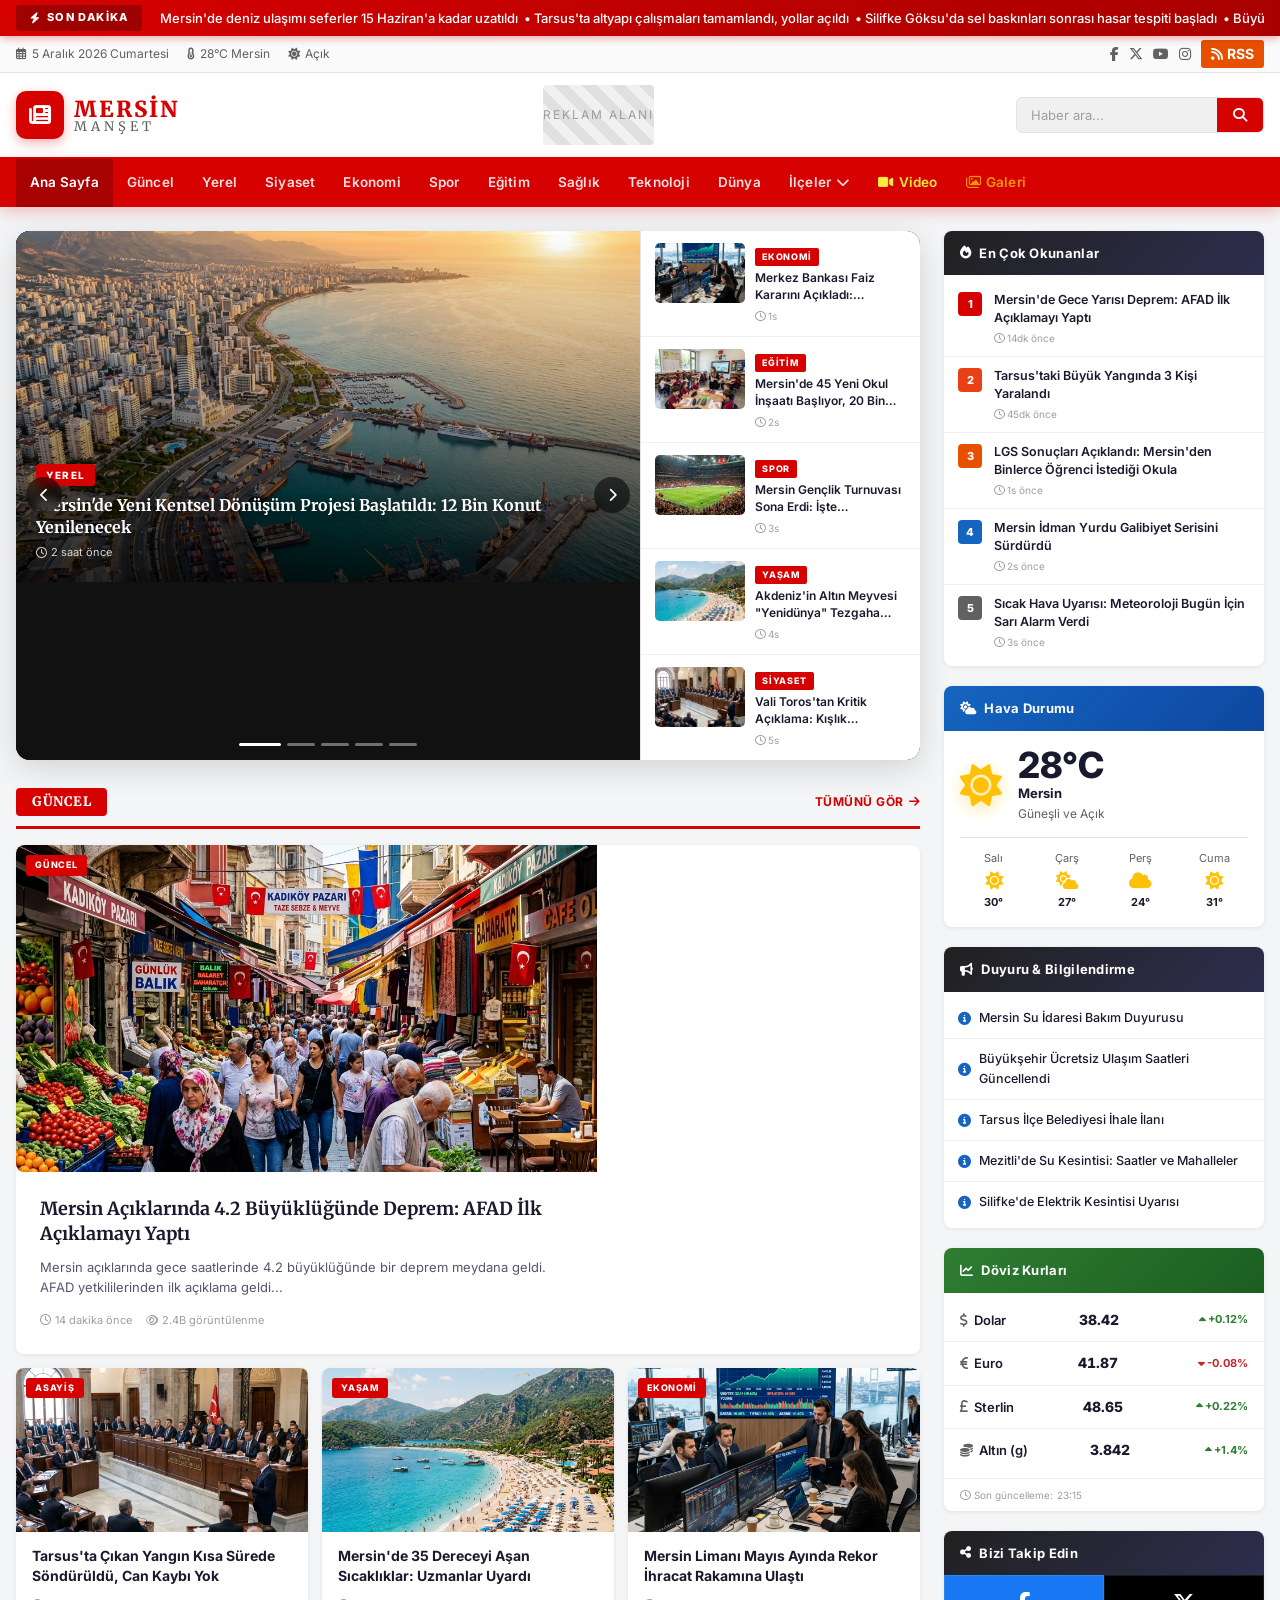
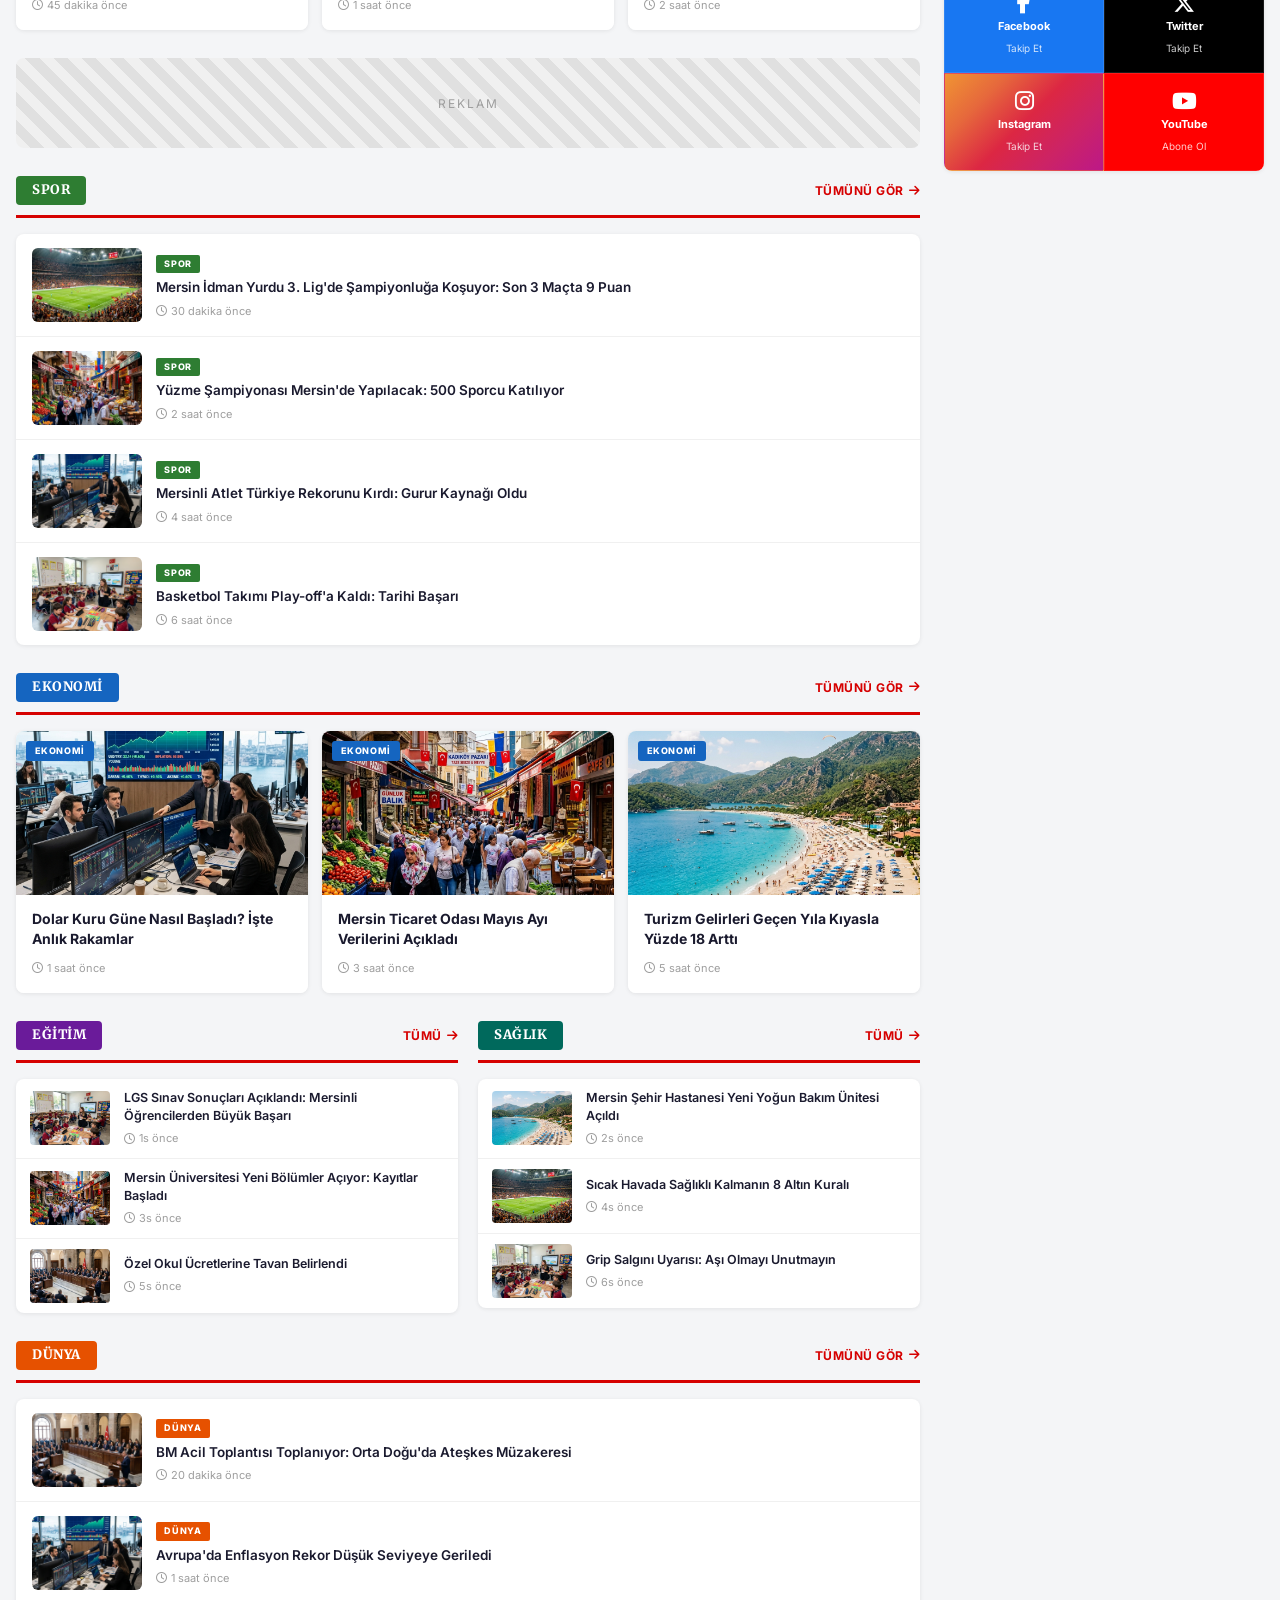
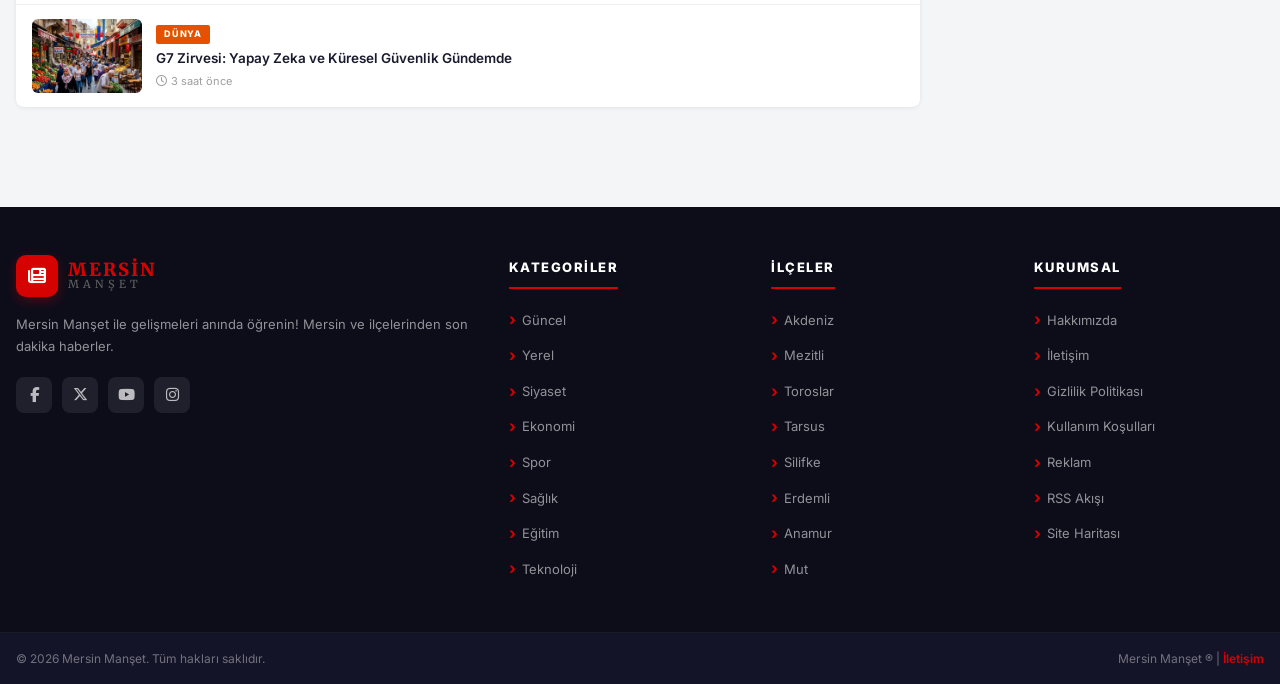
==== commit 8364c2ef: "Update site branding to Mersin Manşet" ====
--- a/index.html
+++ b/index.html
@@ -4,17 +4,17 @@
     <meta charset="UTF-8" />
     <meta name="viewport" content="width=device-width, initial-scale=1.0" />
     <meta name="robots" content="index, follow" />
-    <title>Mersin Son Dakika | Mersin'den Haberiniz Olsun!</title>
-    <meta name="title" content="Mersin Son Dakika | Mersin'den Haberiniz Olsun!" />
+    <title>Mersin Manşet | Mersin'den Haberiniz Olsun!</title>
+    <meta name="title" content="Mersin Manşet | Mersin'den Haberiniz Olsun!" />
     <meta name="description" content="Mersin'den haberiniz olsun! Mersin ve ilçelerinden son dakika ve önemli haberler, gelişmeler." />
     <meta name="keywords" content="mersin, mersin haber, mersin haberleri, son dakika mersin, yerel haberler" />
     <link rel="canonical" href="#" />
 
     <!-- Open Graph -->
     <meta property="og:type" content="website" />
-    <meta property="og:title" content="Mersin Son Dakika" />
+    <meta property="og:title" content="Mersin Manşet" />
     <meta property="og:description" content="Mersin'den haberiniz olsun!" />
-    <meta property="og:site_name" content="Mersin Son Dakika" />
+    <meta property="og:site_name" content="Mersin Manşet" />
 
     <!-- Google Fonts -->
     <link rel="preconnect" href="https://fonts.googleapis.com" />
@@ -76,7 +76,7 @@
                     <span class="logo-icon"><i class="fa-solid fa-newspaper"></i></span>
                     <div class="logo-text">
                         <span class="logo-main">MERSİN</span>
-                        <span class="logo-sub">SON DAKİKA</span>
+                        <span class="logo-sub">MANŞET</span>
                     </div>
                 </a>
                 <div class="logo-bar-center">
@@ -756,10 +756,10 @@
                         <span class="logo-icon"><i class="fa-solid fa-newspaper"></i></span>
                         <div class="logo-text">
                             <span class="logo-main">MERSİN</span>
-                            <span class="logo-sub">SON DAKİKA</span>
-                        </div>
-                    </div>
-                    <p>Mersin Son Dakika ile gelişmeleri anında öğrenin! Mersin ve ilçelerinden son dakika haberler.</p>
+                            <span class="logo-sub">MANŞET</span>
+                        </div>
+                    </div>
+                    <p>Mersin Manşet ile gelişmeleri anında öğrenin! Mersin ve ilçelerinden son dakika haberler.</p>
                     <div class="footer-social">
                         <a href="#" id="footer-fb" aria-label="Facebook"><i class="fa-brands fa-facebook-f"></i></a>
                         <a href="#" id="footer-tw" aria-label="Twitter"><i class="fa-brands fa-x-twitter"></i></a>
@@ -811,8 +811,8 @@
     <div class="footer-bottom">
         <div class="container">
             <div class="footer-bottom-inner">
-                <p>&copy; <span id="footerYear"></span> Mersin Son Dakika. Tüm hakları saklıdır.</p>
-                <p>Mersin Son Dakika ® | <a href="#" id="footer-iletisim">İletişim</a></p>
+                <p>&copy; <span id="footerYear"></span> Mersin Manşet. Tüm hakları saklıdır.</p>
+                <p>Mersin Manşet ® | <a href="#" id="footer-iletisim">İletişim</a></p>
             </div>
         </div>
     </div>
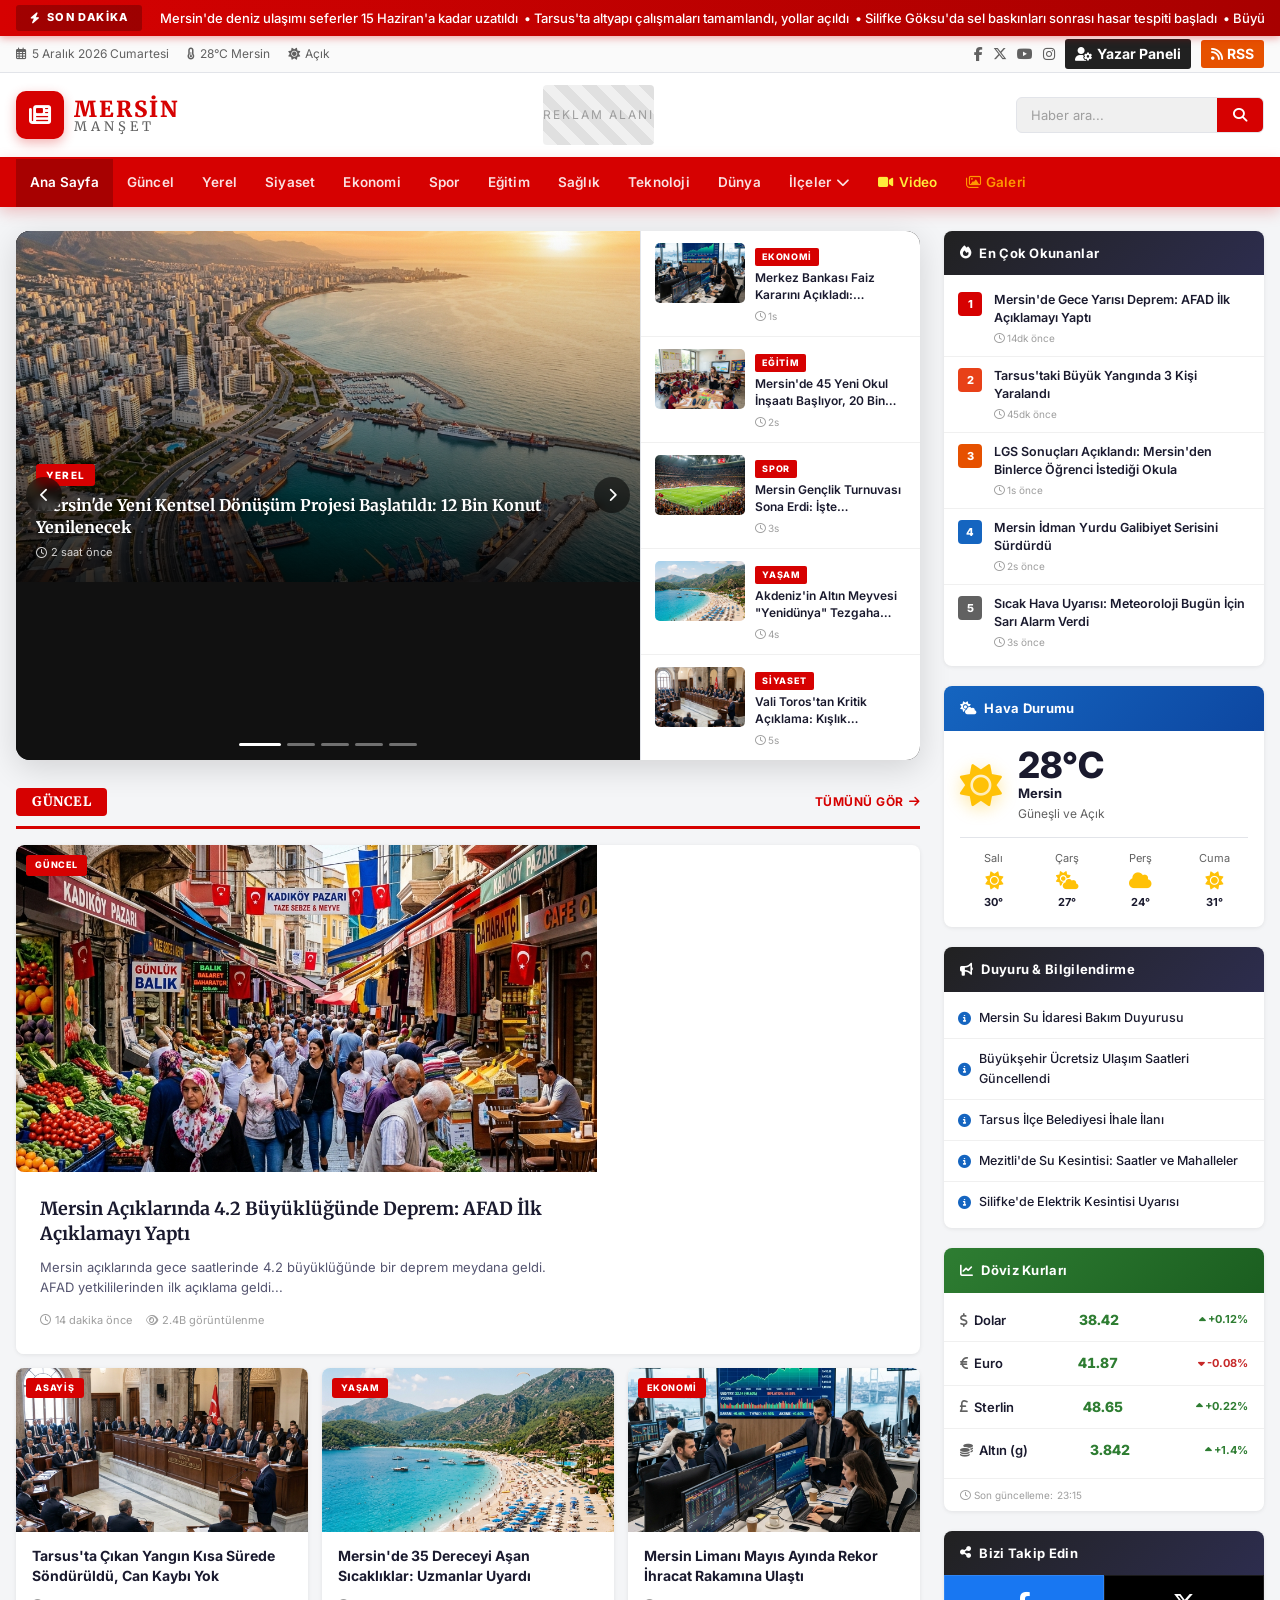
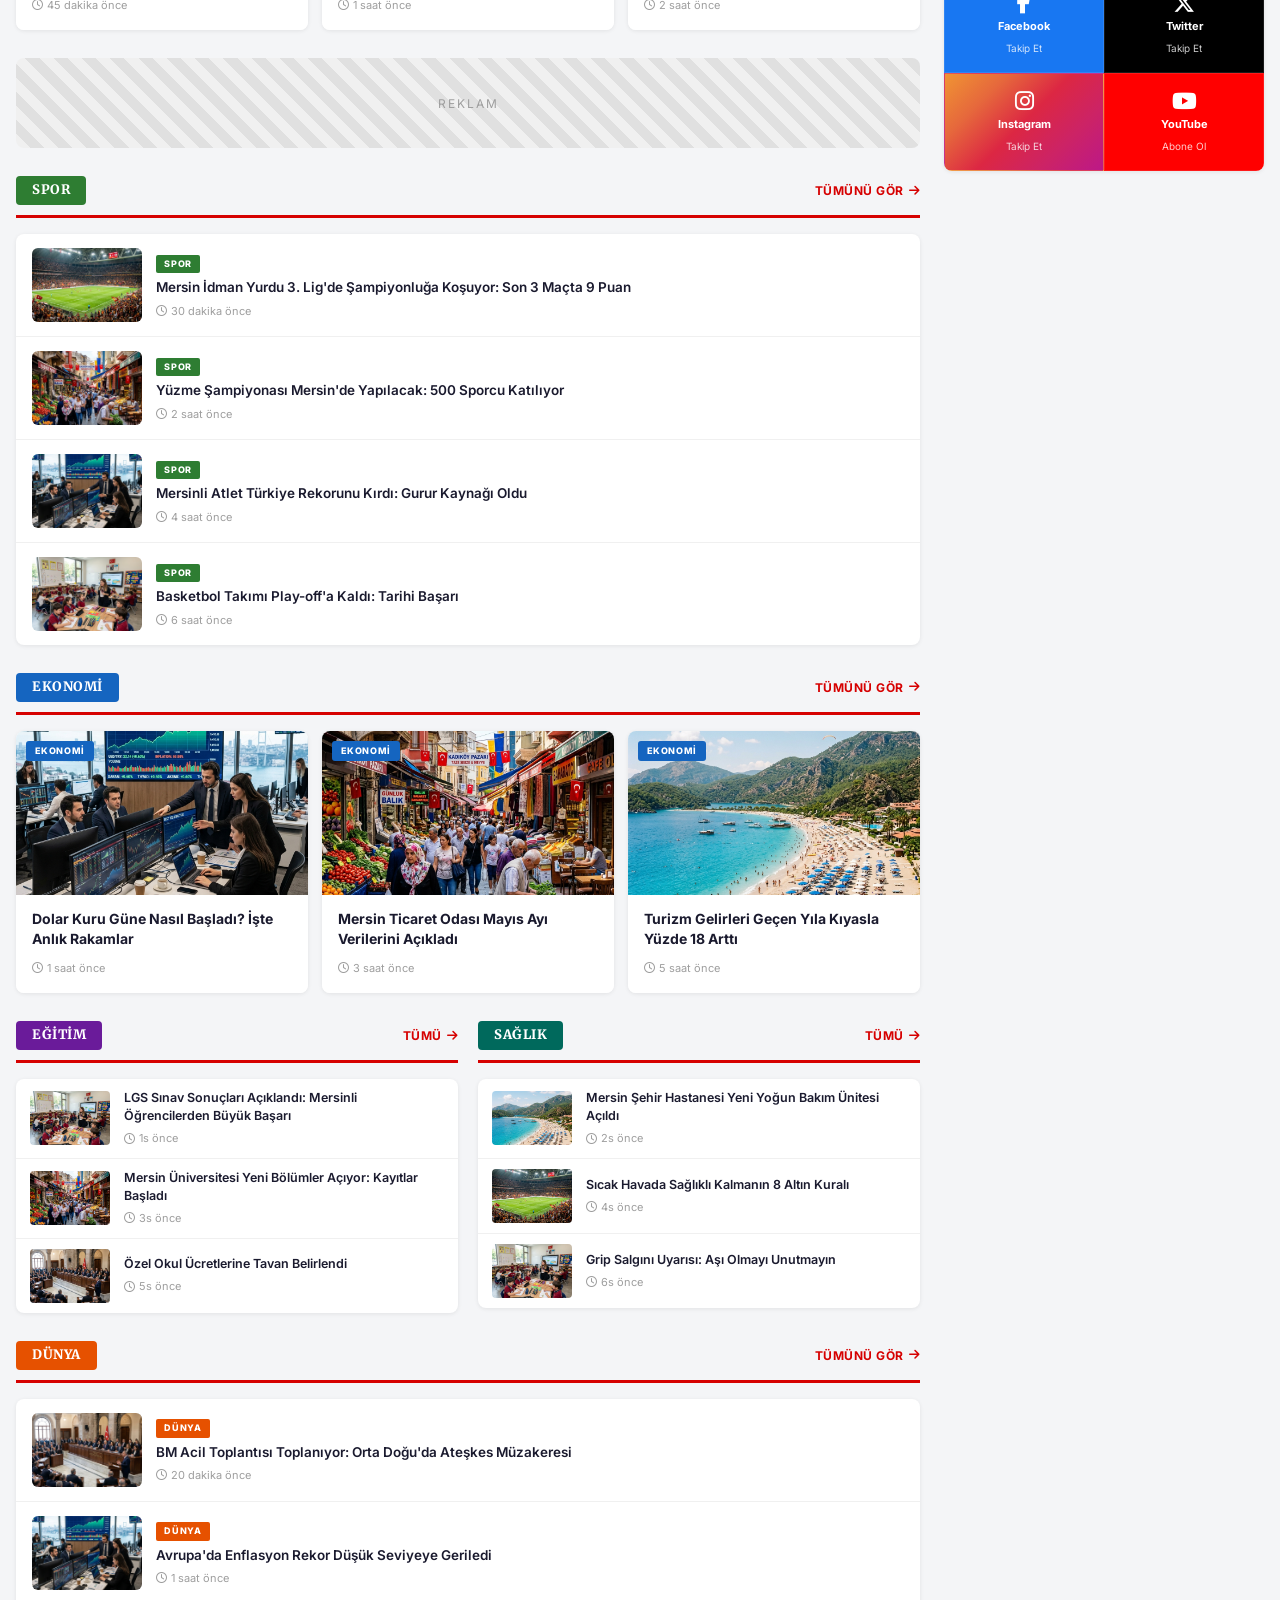
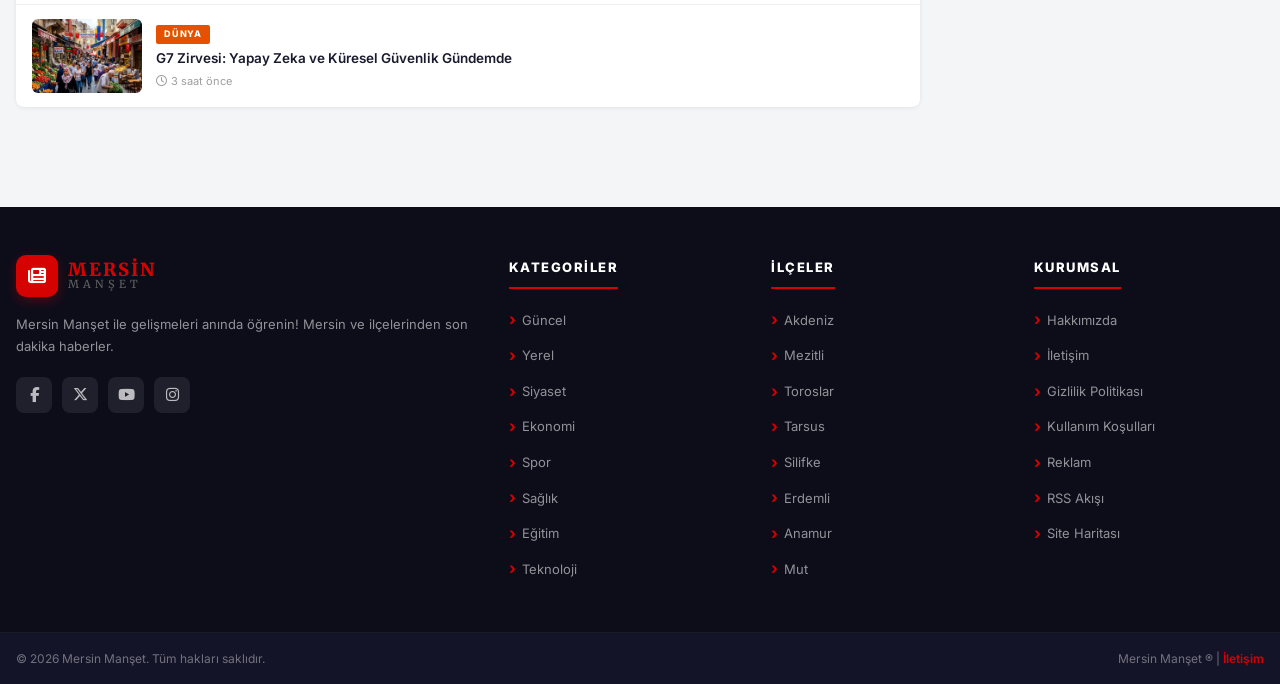
==== commit 8279e0f5: "Add author dashboard, Netlify serverless function for Facebook Page posting, and dynamic news render" ====
--- a/index.html
+++ b/index.html
@@ -62,6 +62,7 @@
                     <a href="#" id="tw-link" aria-label="Twitter/X"><i class="fa-brands fa-x-twitter"></i></a>
                     <a href="#" id="yt-link" aria-label="YouTube"><i class="fa-brands fa-youtube"></i></a>
                     <a href="#" id="ig-link" aria-label="Instagram"><i class="fa-brands fa-instagram"></i></a>
+                    <a href="dashboard.html" class="writer-panel-btn"><i class="fa-solid fa-user-gear"></i> Yazar Paneli</a>
                     <a href="#" id="rss-link" aria-label="RSS" class="rss-btn"><i class="fa-solid fa-rss"></i> RSS</a>
                 </div>
             </div>
--- a/style.css
+++ b/style.css
@@ -1513,3 +1513,20 @@
     .social-follow-grid { grid-template-columns: repeat(4, 1fr); }
     .slide-caption h2 { font-size: 14px; }
 }
+
+.writer-panel-btn {
+    background: var(--gray-800);
+    color: #fff !important;
+    padding: 4px 10px;
+    border-radius: 3px;
+    font-size: 11px;
+    font-weight: 700;
+    display: flex;
+    align-items: center;
+    gap: 4px;
+    transition: background var(--transition);
+}
+.writer-panel-btn:hover {
+    background: var(--red) !important;
+}
+
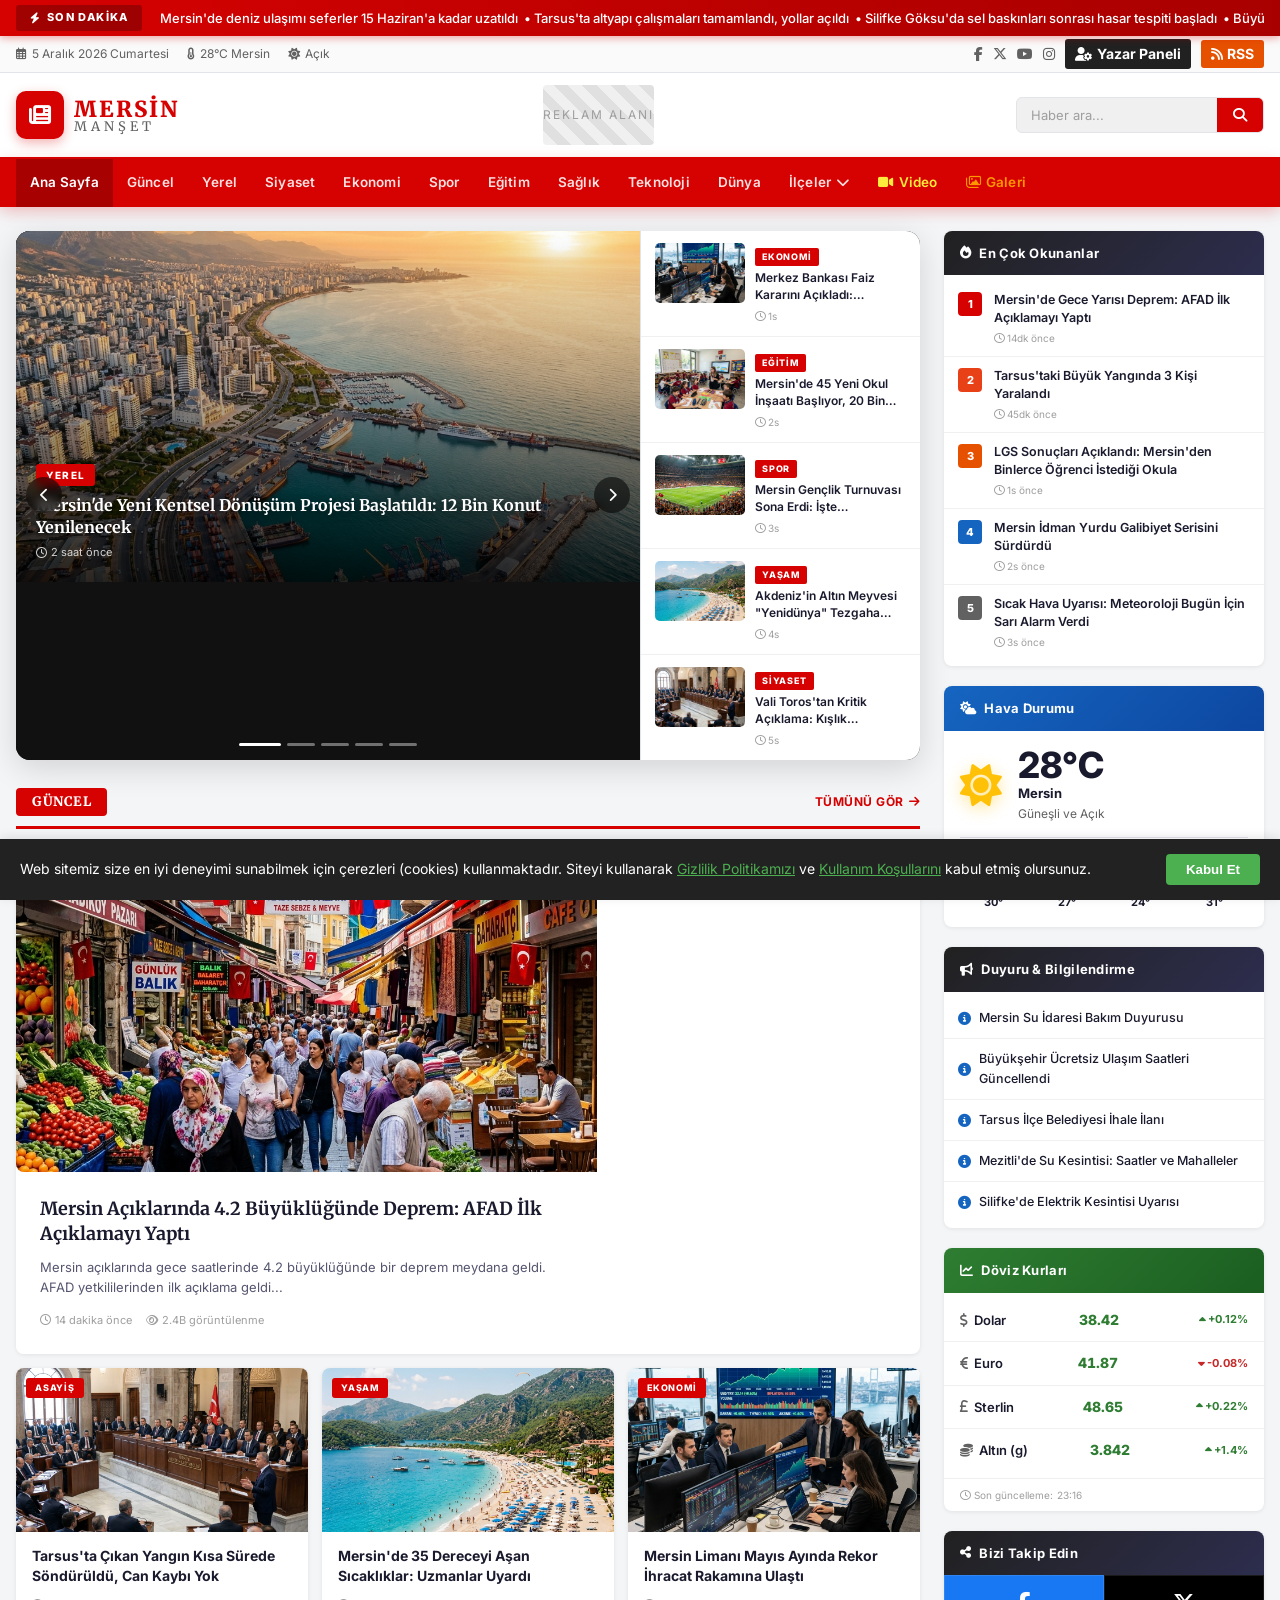
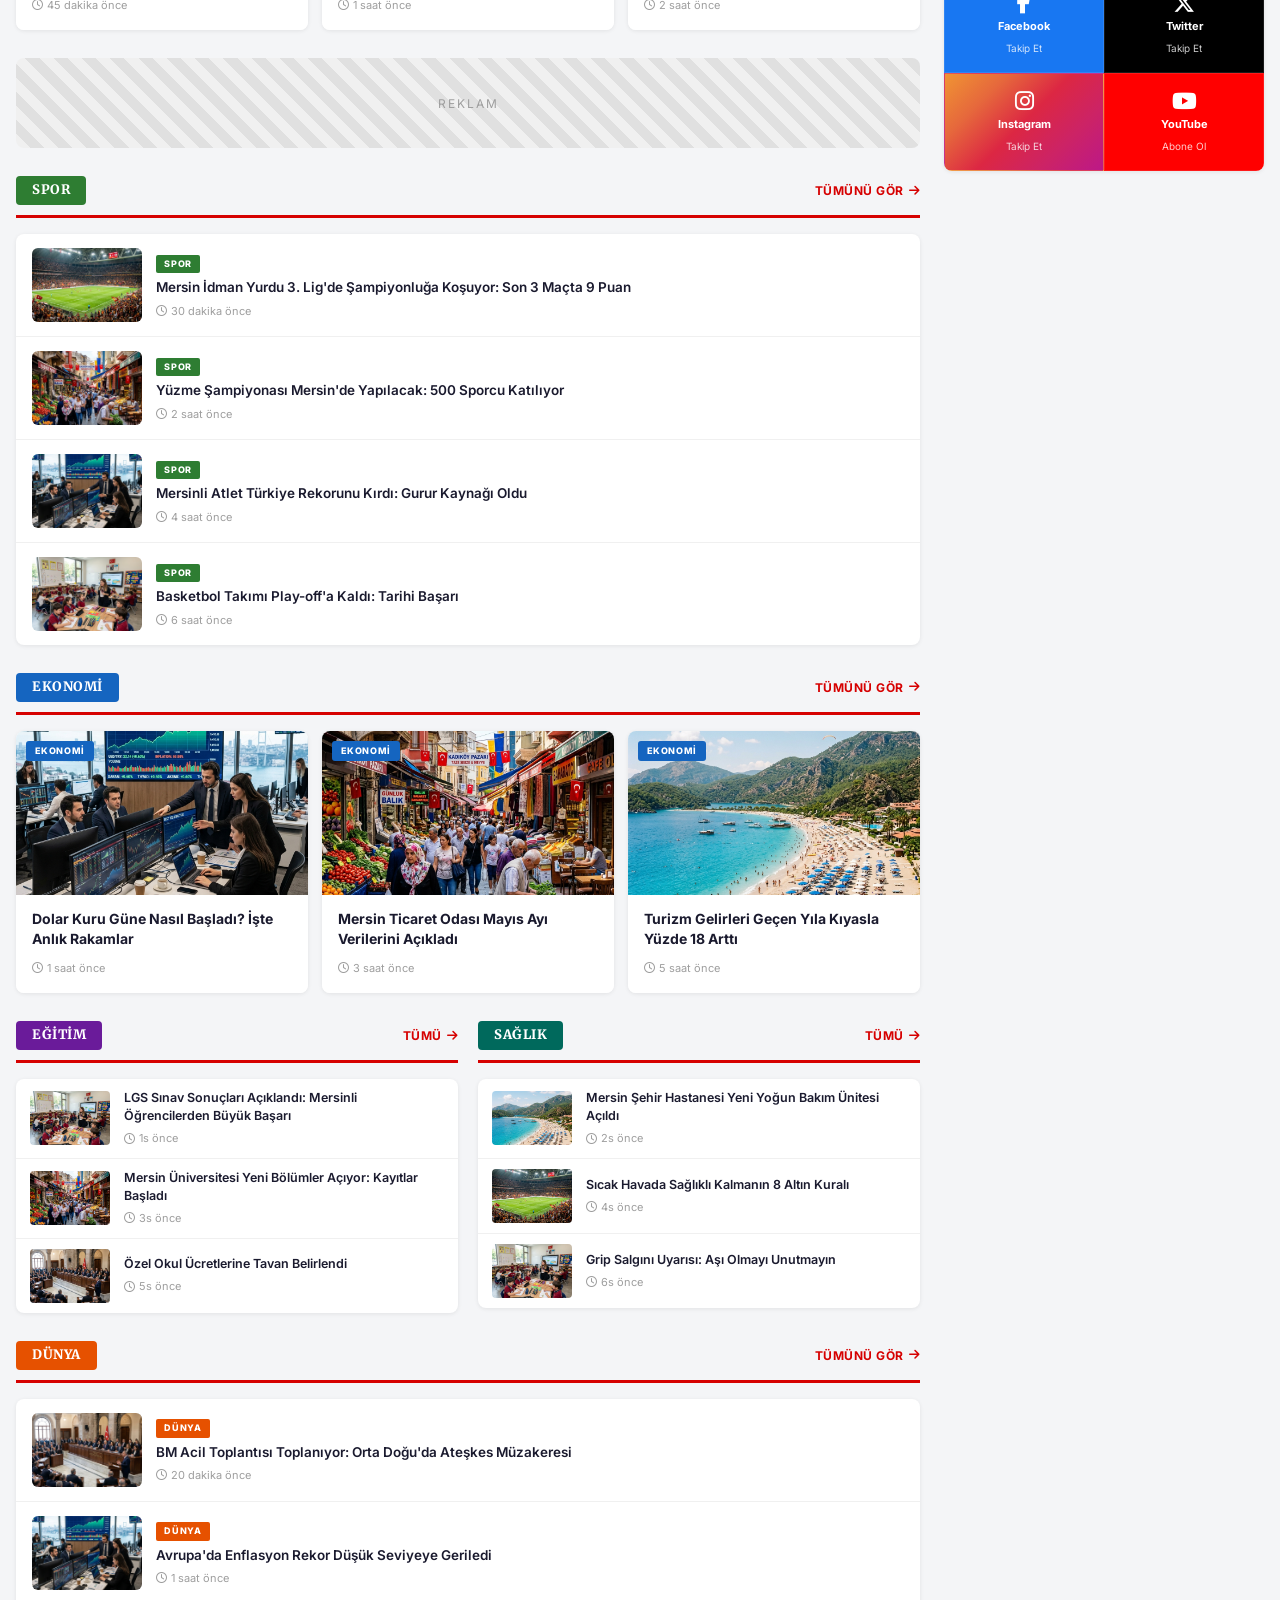
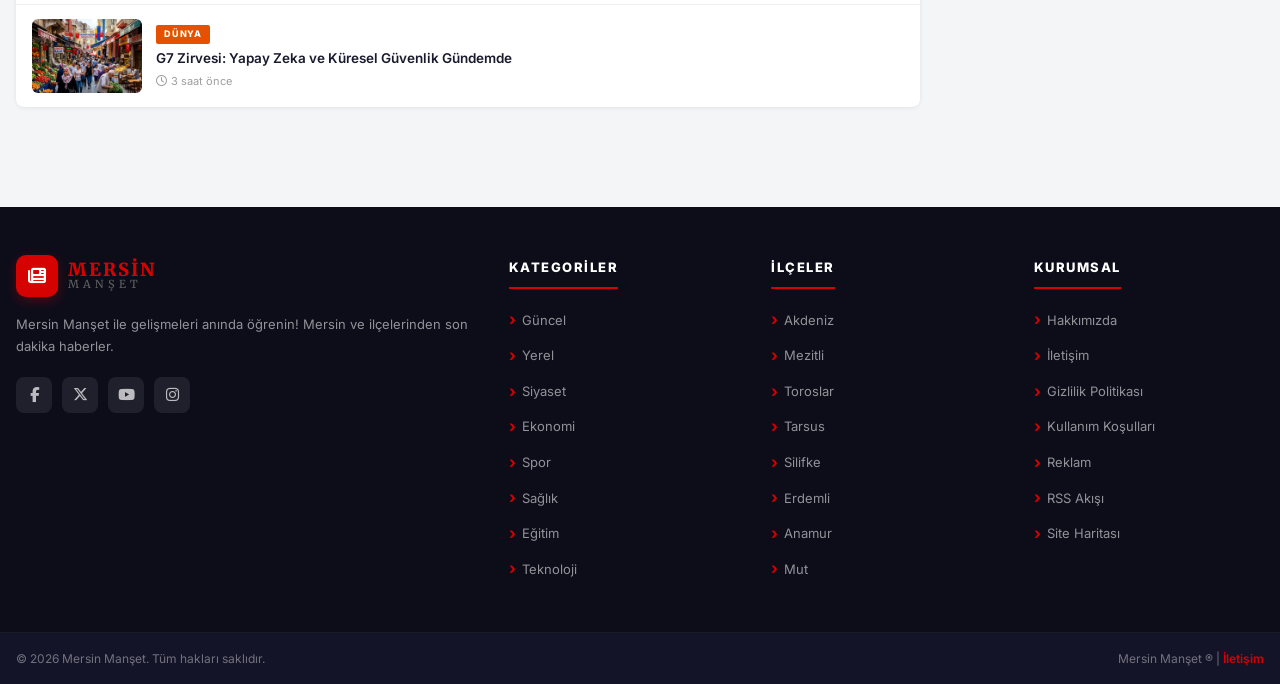
==== commit 3fa836cf: "feat: add corporate pages and cookie banner for AdSense" ====
--- a/index.html
+++ b/index.html
@@ -25,6 +25,7 @@
     <link rel="stylesheet" href="https://cdnjs.cloudflare.com/ajax/libs/font-awesome/6.5.0/css/all.min.css" />
 
     <link rel="stylesheet" href="style.css" />
+    <meta name="google-adsense-account" content="ca-pub-9510277093258194">
 </head>
 <body>
 
@@ -797,10 +798,10 @@
                 <div class="footer-col" id="footer-kurumsal">
                     <h4>Kurumsal</h4>
                     <ul>
-                        <li><a href="#" id="fkur-hakkimizda">Hakkımızda</a></li>
-                        <li><a href="#" id="fkur-iletisim">İletişim</a></li>
-                        <li><a href="#" id="fkur-gizlilik">Gizlilik Politikası</a></li>
-                        <li><a href="#" id="fkur-kullanim">Kullanım Koşulları</a></li>
+                        <li><a href="hakkimizda.html" id="fkur-hakkimizda">Hakkımızda</a></li>
+                        <li><a href="iletisim.html" id="fkur-iletisim">İletişim</a></li>
+                        <li><a href="gizlilik.html" id="fkur-gizlilik">Gizlilik Politikası</a></li>
+                        <li><a href="kullanim-kosullari.html" id="fkur-kullanim">Kullanım Koşulları</a></li>
                         <li><a href="#" id="fkur-reklam">Reklam</a></li>
                         <li><a href="#" id="fkur-rss">RSS Akışı</a></li>
                         <li><a href="#" id="fkur-sitemap">Site Haritası</a></li>
@@ -824,6 +825,12 @@
     <i class="fa-solid fa-chevron-up"></i>
 </button>
 
+<!-- COOKIE BANNER -->
+<div id="cookieConsentBanner" class="cookie-banner" style="display: none;">
+    <p>Web sitemiz size en iyi deneyimi sunabilmek için çerezleri (cookies) kullanmaktadır. Siteyi kullanarak <a href="gizlilik.html">Gizlilik Politikamızı</a> ve <a href="kullanim-kosullari.html">Kullanım Koşullarını</a> kabul etmiş olursunuz.</p>
+    <button id="cookieAcceptBtn" class="cookie-btn">Kabul Et</button>
+</div>
+
 <script src="script.js"></script>
 </body>
 </html>
--- a/style.css
+++ b/style.css
@@ -1530,3 +1530,42 @@
     background: var(--red) !important;
 }
 
+/* COOKIE BANNER */
+.cookie-banner {
+    position: fixed;
+    bottom: 0;
+    left: 0;
+    width: 100%;
+    background-color: #222;
+    color: #fff;
+    padding: 15px 20px;
+    display: flex;
+    justify-content: space-between;
+    align-items: center;
+    box-shadow: 0 -2px 10px rgba(0,0,0,0.1);
+    z-index: 9999;
+    flex-wrap: wrap;
+}
+.cookie-banner p {
+    margin: 0;
+    font-size: 14px;
+    flex: 1;
+}
+.cookie-banner a {
+    color: #4CAF50;
+    text-decoration: underline;
+}
+.cookie-btn {
+    background: #4CAF50;
+    color: white;
+    border: none;
+    padding: 8px 20px;
+    border-radius: 4px;
+    cursor: pointer;
+    font-weight: bold;
+    margin-left: 20px;
+    white-space: nowrap;
+}
+.cookie-btn:hover {
+    background: #45a049;
+}
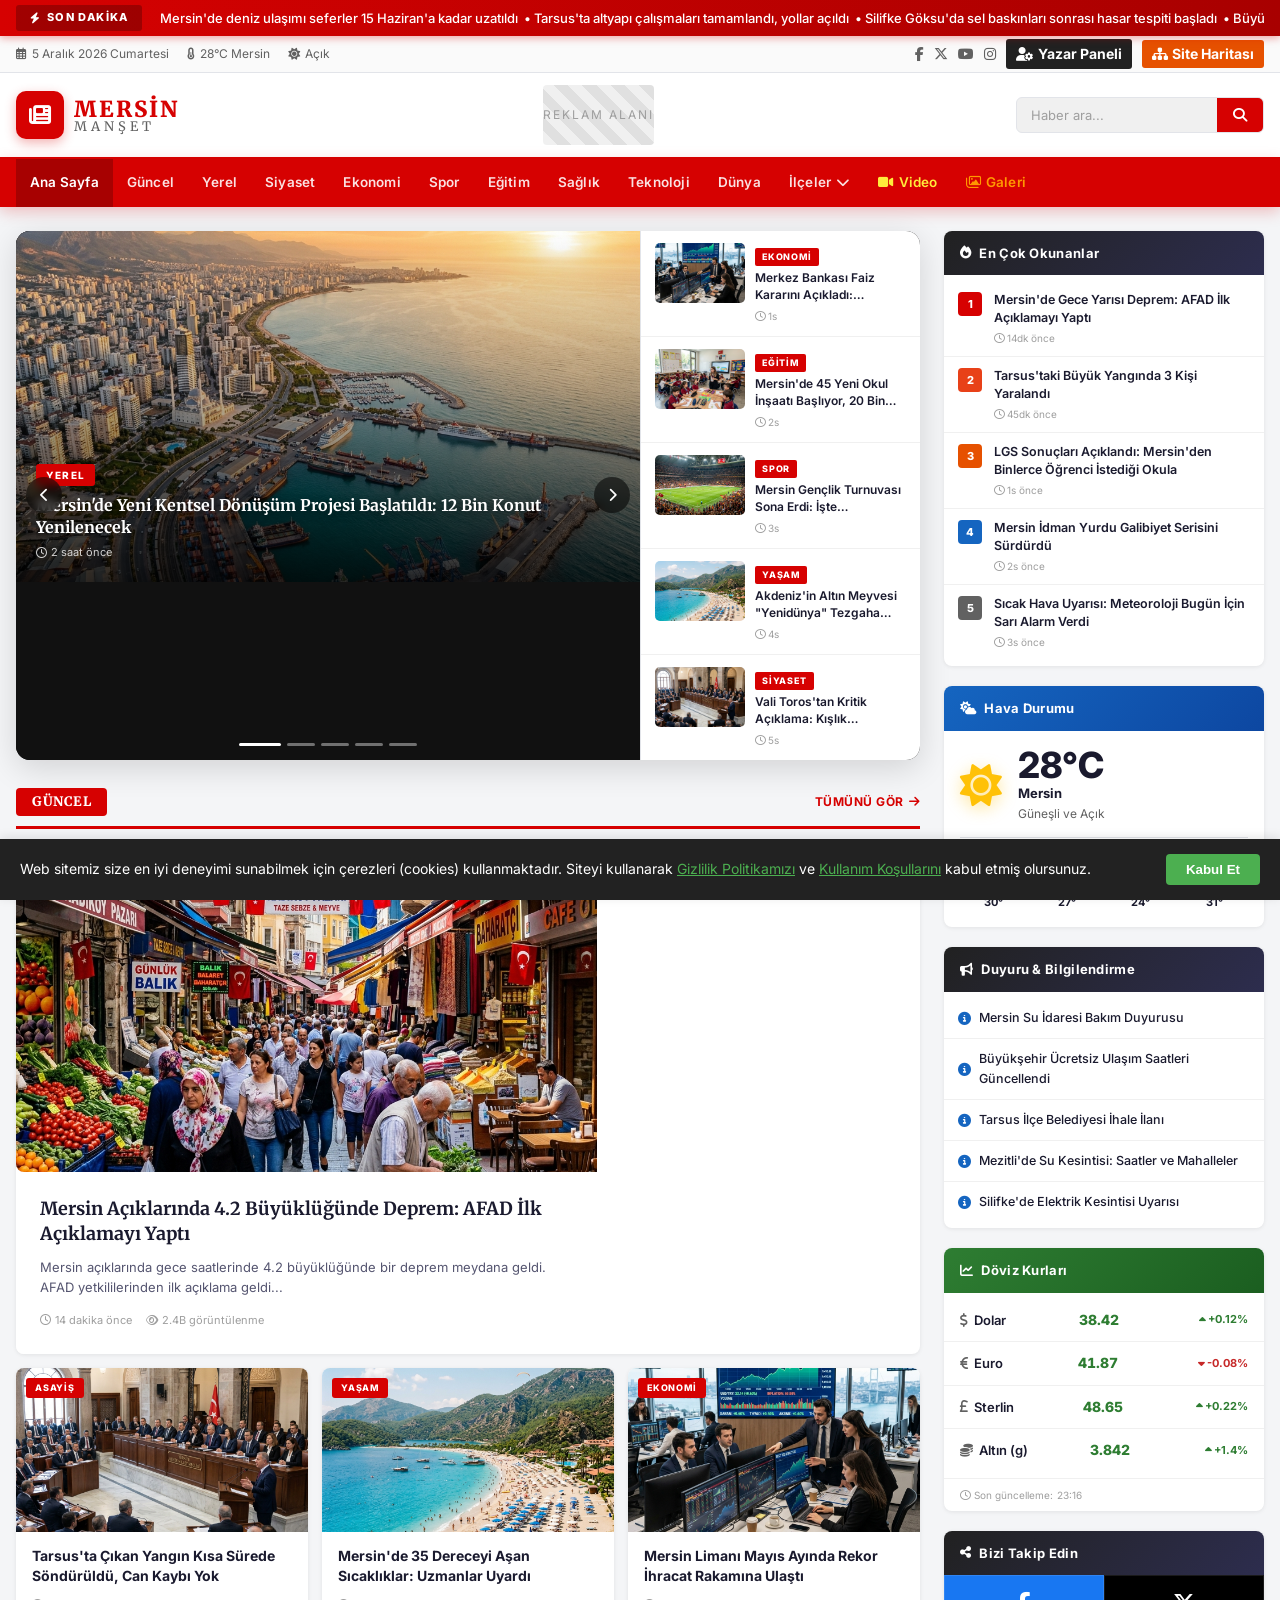
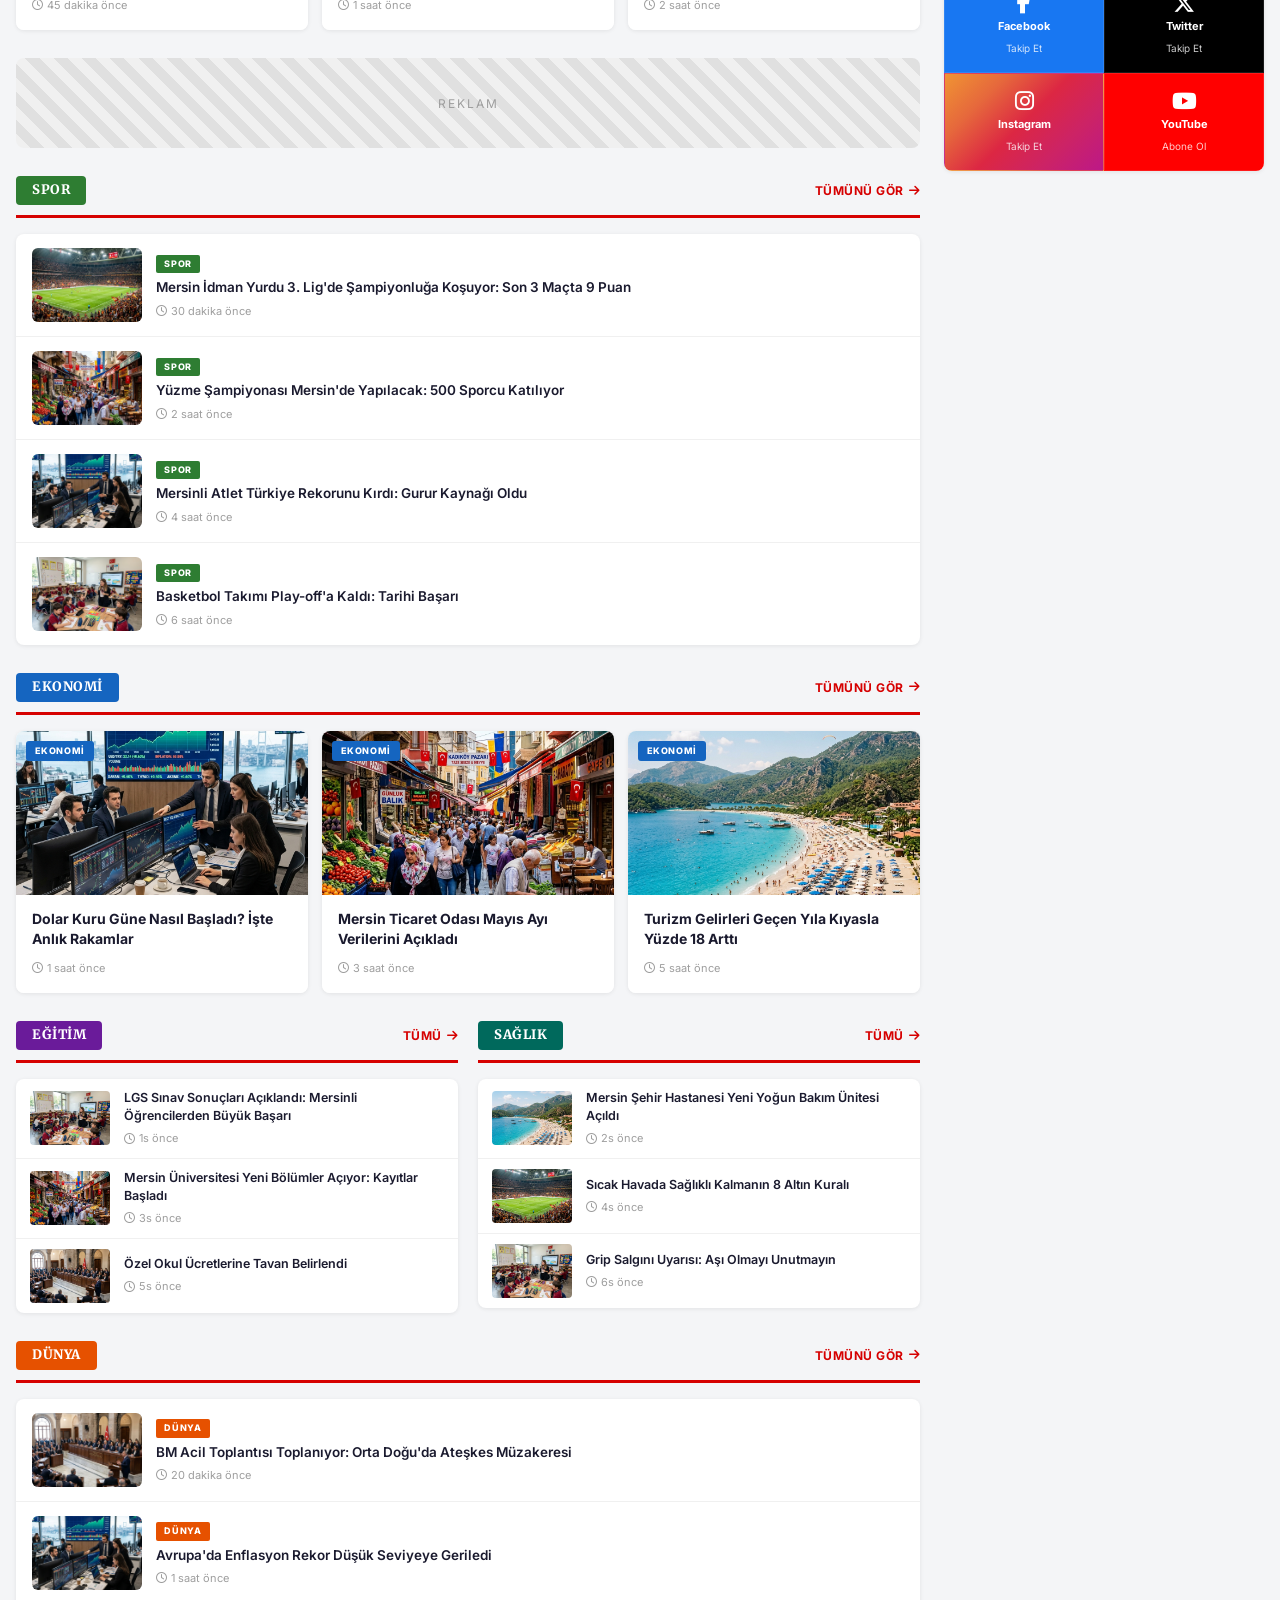
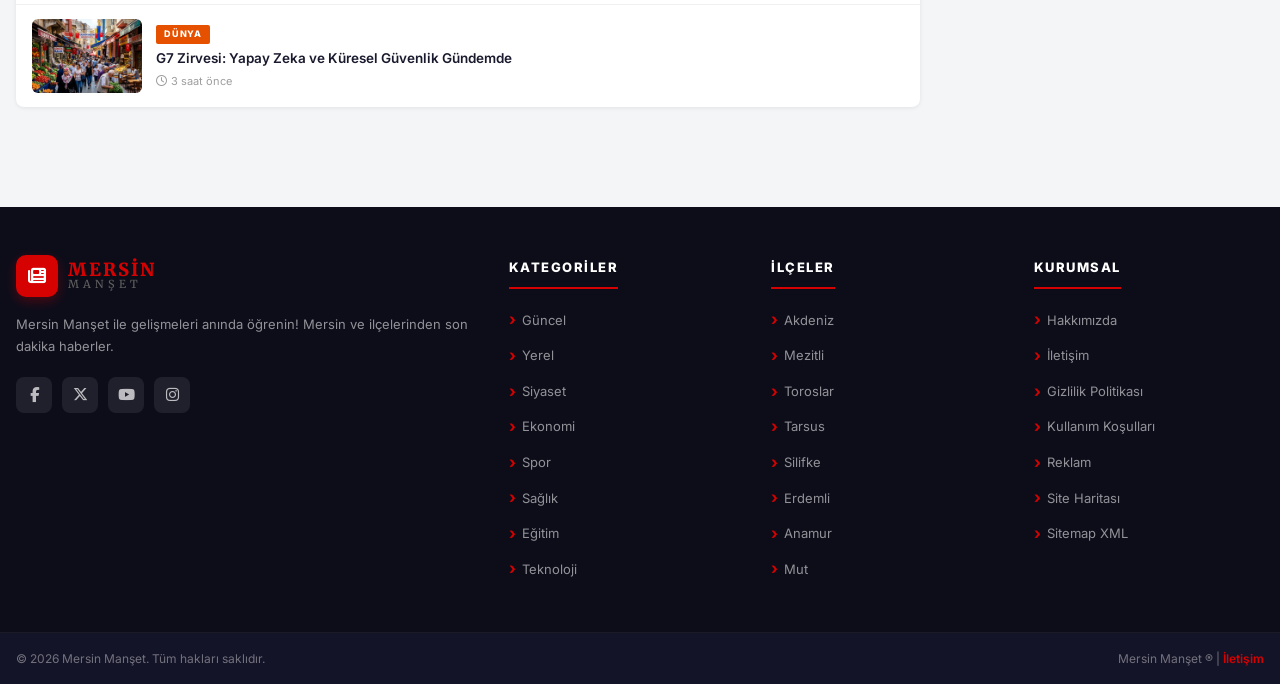
==== commit c5f7febb: "fix(adsense): remove all dead links and add dynamic kategori.html" ====
--- a/index.html
+++ b/index.html
@@ -59,12 +59,12 @@
                     <span class="weather-detail"><i class="fa-solid fa-sun"></i> Açık</span>
                 </div>
                 <div class="top-bar-right">
-                    <a href="#" id="fb-link" aria-label="Facebook"><i class="fa-brands fa-facebook-f"></i></a>
-                    <a href="#" id="tw-link" aria-label="Twitter/X"><i class="fa-brands fa-x-twitter"></i></a>
-                    <a href="#" id="yt-link" aria-label="YouTube"><i class="fa-brands fa-youtube"></i></a>
-                    <a href="#" id="ig-link" aria-label="Instagram"><i class="fa-brands fa-instagram"></i></a>
+                    <a href="https://facebook.com/mersinmanset" id="fb-link" target="_blank" aria-label="Facebook"><i class="fa-brands fa-facebook-f"></i></a>
+                    <a href="https://x.com/mersinmanset" id="tw-link" target="_blank" aria-label="Twitter/X"><i class="fa-brands fa-x-twitter"></i></a>
+                    <a href="https://youtube.com/@mersinmanset" id="yt-link" target="_blank" aria-label="YouTube"><i class="fa-brands fa-youtube"></i></a>
+                    <a href="https://instagram.com/mersinmanset" id="ig-link" target="_blank" aria-label="Instagram"><i class="fa-brands fa-instagram"></i></a>
                     <a href="dashboard.html" class="writer-panel-btn"><i class="fa-solid fa-user-gear"></i> Yazar Paneli</a>
-                    <a href="#" id="rss-link" aria-label="RSS" class="rss-btn"><i class="fa-solid fa-rss"></i> RSS</a>
+                    <a href="sitemap.xml" id="rss-link" aria-label="Sitemap" class="rss-btn"><i class="fa-solid fa-sitemap"></i> Site Haritası</a>
                 </div>
             </div>
         </div>
@@ -74,7 +74,7 @@
     <div class="logo-bar">
         <div class="container">
             <div class="logo-bar-inner">
-                <a href="#" class="site-logo" id="site-logo">
+                <a href="index.html" class="site-logo" id="site-logo">
                     <span class="logo-icon"><i class="fa-solid fa-newspaper"></i></span>
                     <div class="logo-text">
                         <span class="logo-main">MERSİN</span>
@@ -102,32 +102,32 @@
                 <span></span><span></span><span></span>
             </button>
             <ul class="nav-menu" id="navMenu" role="list">
-                <li class="nav-item active"><a href="#" class="nav-link" id="nav-anasayfa">Ana Sayfa</a></li>
-                <li class="nav-item"><a href="#" class="nav-link" id="nav-guncel">Güncel</a></li>
-                <li class="nav-item"><a href="#" class="nav-link" id="nav-yerel">Yerel</a></li>
-                <li class="nav-item"><a href="#" class="nav-link" id="nav-siyaset">Siyaset</a></li>
-                <li class="nav-item"><a href="#" class="nav-link" id="nav-ekonomi">Ekonomi</a></li>
-                <li class="nav-item"><a href="#" class="nav-link" id="nav-spor">Spor</a></li>
-                <li class="nav-item"><a href="#" class="nav-link" id="nav-egitim">Eğitim</a></li>
-                <li class="nav-item"><a href="#" class="nav-link" id="nav-saglik">Sağlık</a></li>
-                <li class="nav-item"><a href="#" class="nav-link" id="nav-teknoloji">Teknoloji</a></li>
-                <li class="nav-item"><a href="#" class="nav-link" id="nav-dunya">Dünya</a></li>
+                <li class="nav-item active"><a href="index.html" class="nav-link" id="nav-anasayfa">Ana Sayfa</a></li>
+                <li class="nav-item"><a href="kategori.html?cat=Güncel" class="nav-link" id="nav-guncel">Güncel</a></li>
+                <li class="nav-item"><a href="kategori.html?cat=Yerel" class="nav-link" id="nav-yerel">Yerel</a></li>
+                <li class="nav-item"><a href="kategori.html?cat=Siyaset" class="nav-link" id="nav-siyaset">Siyaset</a></li>
+                <li class="nav-item"><a href="kategori.html?cat=Ekonomi" class="nav-link" id="nav-ekonomi">Ekonomi</a></li>
+                <li class="nav-item"><a href="kategori.html?cat=Spor" class="nav-link" id="nav-spor">Spor</a></li>
+                <li class="nav-item"><a href="kategori.html?cat=Eğitim" class="nav-link" id="nav-egitim">Eğitim</a></li>
+                <li class="nav-item"><a href="kategori.html?cat=Sağlık" class="nav-link" id="nav-saglik">Sağlık</a></li>
+                <li class="nav-item"><a href="kategori.html?cat=Teknoloji" class="nav-link" id="nav-teknoloji">Teknoloji</a></li>
+                <li class="nav-item"><a href="kategori.html?cat=Dünya" class="nav-link" id="nav-dunya">Dünya</a></li>
                 <li class="nav-item dropdown">
                     <a href="#" class="nav-link" id="nav-ilceler">İlçeler <i class="fa-solid fa-chevron-down"></i></a>
                     <ul class="dropdown-menu" role="list">
-                        <li><a href="#" id="nav-akdeniz">Akdeniz</a></li>
-                        <li><a href="#" id="nav-mezitli">Mezitli</a></li>
-                        <li><a href="#" id="nav-toroslar">Toroslar</a></li>
-                        <li><a href="#" id="nav-yenisehir">Yenişehir</a></li>
-                        <li><a href="#" id="nav-tarsus">Tarsus</a></li>
-                        <li><a href="#" id="nav-silifke">Silifke</a></li>
-                        <li><a href="#" id="nav-erdemli">Erdemli</a></li>
-                        <li><a href="#" id="nav-anamur">Anamur</a></li>
-                        <li><a href="#" id="nav-mut">Mut</a></li>
+                        <li><a href="kategori.html?cat=Yerel&ilce=Akdeniz" id="nav-akdeniz">Akdeniz</a></li>
+                        <li><a href="kategori.html?cat=Yerel&ilce=Mezitli" id="nav-mezitli">Mezitli</a></li>
+                        <li><a href="kategori.html?cat=Yerel&ilce=Toroslar" id="nav-toroslar">Toroslar</a></li>
+                        <li><a href="kategori.html?cat=Yerel&ilce=Yenişehir" id="nav-yenisehir">Yenişehir</a></li>
+                        <li><a href="kategori.html?cat=Yerel&ilce=Tarsus" id="nav-tarsus">Tarsus</a></li>
+                        <li><a href="kategori.html?cat=Yerel&ilce=Silifke" id="nav-silifke">Silifke</a></li>
+                        <li><a href="kategori.html?cat=Yerel&ilce=Erdemli" id="nav-erdemli">Erdemli</a></li>
+                        <li><a href="kategori.html?cat=Yerel&ilce=Anamur" id="nav-anamur">Anamur</a></li>
+                        <li><a href="kategori.html?cat=Yerel&ilce=Mut" id="nav-mut">Mut</a></li>
                     </ul>
                 </li>
-                <li class="nav-item nav-video"><a href="#" class="nav-link" id="nav-video"><i class="fa-solid fa-video"></i> Video</a></li>
-                <li class="nav-item nav-galeri"><a href="#" class="nav-link" id="nav-galeri"><i class="fa-regular fa-images"></i> Galeri</a></li>
+                <li class="nav-item nav-video"><a href="kategori.html?cat=Güncel" class="nav-link" id="nav-video"><i class="fa-solid fa-video"></i> Video</a></li>
+                <li class="nav-item nav-galeri"><a href="kategori.html?cat=Yerel" class="nav-link" id="nav-galeri"><i class="fa-regular fa-images"></i> Galeri</a></li>
             </ul>
         </div>
     </nav>
@@ -148,7 +148,7 @@
 
                             <!-- Slide 1 -->
                             <div class="carousel-slide" data-index="0">
-                                <a href="#" id="slide1-link">
+                                <a href="haber.html?id=2" id="slide1-link">
                                     <div class="slide-img-wrap">
                                         <img src="images/hero.png" alt="Mersin'de yeni kentsel dönüşüm projesi başlatıldı" class="slide-img" width="960" height="540" />
                                         <div class="slide-overlay"></div>
@@ -163,7 +163,7 @@
 
                             <!-- Slide 2 -->
                             <div class="carousel-slide" data-index="1">
-                                <a href="#" id="slide2-link">
+                                <a href="haber.html?id=3" id="slide2-link">
                                     <div class="slide-img-wrap">
                                         <img src="images/news1.png" alt="Çarşamba pazarında fiyatlar artıyor" class="slide-img" width="960" height="540" />
                                         <div class="slide-overlay"></div>
@@ -178,7 +178,7 @@
 
                             <!-- Slide 3 -->
                             <div class="carousel-slide" data-index="2">
-                                <a href="#" id="slide3-link">
+                                <a href="haber.html?id=4" id="slide3-link">
                                     <div class="slide-img-wrap">
                                         <img src="images/news2.png" alt="Büyükşehir meclis kararları" class="slide-img" width="960" height="540" />
                                         <div class="slide-overlay"></div>
@@ -193,7 +193,7 @@
 
                             <!-- Slide 4 -->
                             <div class="carousel-slide" data-index="3">
-                                <a href="#" id="slide4-link">
+                                <a href="haber.html?id=5" id="slide4-link">
                                     <div class="slide-img-wrap">
                                         <img src="images/news3.png" alt="Mersin'de spor haberleri" class="slide-img" width="960" height="540" />
                                         <div class="slide-overlay"></div>
@@ -208,7 +208,7 @@
 
                             <!-- Slide 5 -->
                             <div class="carousel-slide" data-index="4">
-                                <a href="#" id="slide5-link">
+                                <a href="haber.html?id=6" id="slide5-link">
                                     <div class="slide-img-wrap">
                                         <img src="images/news5.png" alt="Mersin sahilleri turizm sezonu" class="slide-img" width="960" height="540" />
                                         <div class="slide-overlay"></div>
@@ -243,7 +243,7 @@
 
                     <!-- Yan haberler -->
                     <div class="hero-side-news">
-                        <a href="#" class="side-news-item" id="side1">
+                        <a href="haber.html?id=3" class="side-news-item" id="side1">
                             <img src="images/news4.png" alt="Ekonomi haberi" width="120" height="80" />
                             <div class="side-news-text">
                                 <span class="side-cat">Ekonomi</span>
@@ -251,7 +251,7 @@
                                 <span class="side-time"><i class="fa-regular fa-clock"></i> 1s</span>
                             </div>
                         </a>
-                        <a href="#" class="side-news-item" id="side2">
+                        <a href="haber.html?id=2" class="side-news-item" id="side2">
                             <img src="images/news6.png" alt="Eğitim haberi" width="120" height="80" />
                             <div class="side-news-text">
                                 <span class="side-cat">Eğitim</span>
@@ -259,7 +259,7 @@
                                 <span class="side-time"><i class="fa-regular fa-clock"></i> 2s</span>
                             </div>
                         </a>
-                        <a href="#" class="side-news-item" id="side3">
+                        <a href="haber.html?id=5" class="side-news-item" id="side3">
                             <img src="images/news3.png" alt="Spor haberi" width="120" height="80" />
                             <div class="side-news-text">
                                 <span class="side-cat">Spor</span>
@@ -267,7 +267,7 @@
                                 <span class="side-time"><i class="fa-regular fa-clock"></i> 3s</span>
                             </div>
                         </a>
-                        <a href="#" class="side-news-item" id="side4">
+                        <a href="haber.html?id=6" class="side-news-item" id="side4">
                             <img src="images/news5.png" alt="Yaşam haberi" width="120" height="80" />
                             <div class="side-news-text">
                                 <span class="side-cat">Yaşam</span>
@@ -275,7 +275,7 @@
                                 <span class="side-time"><i class="fa-regular fa-clock"></i> 4s</span>
                             </div>
                         </a>
-                        <a href="#" class="side-news-item" id="side5">
+                        <a href="haber.html?id=4" class="side-news-item" id="side5">
                             <img src="images/news2.png" alt="Siyaset haberi" width="120" height="80" />
                             <div class="side-news-text">
                                 <span class="side-cat">Siyaset</span>
@@ -290,13 +290,13 @@
                 <section class="news-section" id="section-guncel">
                     <div class="section-header">
                         <h2 class="section-title"><span>Güncel</span></h2>
-                        <a href="#" class="see-all" id="guncel-all">Tümünü Gör <i class="fa-solid fa-arrow-right"></i></a>
+                        <a href="kategori.html?cat=Güncel" class="see-all" id="guncel-all">Tümünü Gör <i class="fa-solid fa-arrow-right"></i></a>
                     </div>
                     <div class="news-grid">
 
                         <!-- Büyük haber -->
                         <article class="news-card news-card-large" id="guncel1">
-                            <a href="#">
+                            <a href="haber.html?id=1">
                                 <div class="news-card-img-wrap">
                                     <img src="images/news1.png" alt="Mersin'de gece yarısı deprem" class="news-card-img" width="600" height="400" loading="lazy" />
                                     <span class="news-card-cat">Güncel</span>
@@ -314,7 +314,7 @@
 
                         <!-- Küçük haberler -->
                         <article class="news-card" id="guncel2">
-                            <a href="#">
+                            <a href="haber.html?id=1">
                                 <div class="news-card-img-wrap">
                                     <img src="images/news2.png" alt="Haber 2" class="news-card-img" width="400" height="270" loading="lazy" />
                                     <span class="news-card-cat">Asayiş</span>
@@ -329,7 +329,7 @@
                         </article>
 
                         <article class="news-card" id="guncel3">
-                            <a href="#">
+                            <a href="haber.html?id=6">
                                 <div class="news-card-img-wrap">
                                     <img src="images/news5.png" alt="Haber 3" class="news-card-img" width="400" height="270" loading="lazy" />
                                     <span class="news-card-cat">Yaşam</span>
@@ -344,7 +344,7 @@
                         </article>
 
                         <article class="news-card" id="guncel4">
-                            <a href="#">
+                            <a href="haber.html?id=3">
                                 <div class="news-card-img-wrap">
                                     <img src="images/news4.png" alt="Haber 4" class="news-card-img" width="400" height="270" loading="lazy" />
                                     <span class="news-card-cat">Ekonomi</span>
@@ -370,11 +370,11 @@
                 <section class="news-section" id="section-spor">
                     <div class="section-header">
                         <h2 class="section-title spor"><span>Spor</span></h2>
-                        <a href="#" class="see-all" id="spor-all">Tümünü Gör <i class="fa-solid fa-arrow-right"></i></a>
+                        <a href="kategori.html?cat=Spor" class="see-all" id="spor-all">Tümünü Gör <i class="fa-solid fa-arrow-right"></i></a>
                     </div>
                     <div class="news-list">
                         <article class="news-list-item" id="spor1">
-                            <a href="#">
+                            <a href="haber.html?id=5">
                                 <img src="images/news3.png" alt="Spor haberi 1" width="130" height="90" loading="lazy" />
                                 <div class="news-list-text">
                                     <span class="list-cat spor-cat">Spor</span>
@@ -384,7 +384,7 @@
                             </a>
                         </article>
                         <article class="news-list-item" id="spor2">
-                            <a href="#">
+                            <a href="haber.html?id=5">
                                 <img src="images/news1.png" alt="Spor haberi 2" width="130" height="90" loading="lazy" />
                                 <div class="news-list-text">
                                     <span class="list-cat spor-cat">Spor</span>
@@ -394,7 +394,7 @@
                             </a>
                         </article>
                         <article class="news-list-item" id="spor3">
-                            <a href="#">
+                            <a href="haber.html?id=5">
                                 <img src="images/news4.png" alt="Spor haberi 3" width="130" height="90" loading="lazy" />
                                 <div class="news-list-text">
                                     <span class="list-cat spor-cat">Spor</span>
@@ -404,7 +404,7 @@
                             </a>
                         </article>
                         <article class="news-list-item" id="spor4">
-                            <a href="#">
+                            <a href="haber.html?id=5">
                                 <img src="images/news6.png" alt="Spor haberi 4" width="130" height="90" loading="lazy" />
                                 <div class="news-list-text">
                                     <span class="list-cat spor-cat">Spor</span>
@@ -420,11 +420,11 @@
                 <section class="news-section" id="section-ekonomi">
                     <div class="section-header">
                         <h2 class="section-title ekonomi"><span>Ekonomi</span></h2>
-                        <a href="#" class="see-all" id="ekonomi-all">Tümünü Gör <i class="fa-solid fa-arrow-right"></i></a>
+                        <a href="kategori.html?cat=Ekonomi" class="see-all" id="ekonomi-all">Tümünü Gör <i class="fa-solid fa-arrow-right"></i></a>
                     </div>
                     <div class="news-grid news-grid-3">
                         <article class="news-card" id="ekon1">
-                            <a href="#">
+                            <a href="haber.html?id=3">
                                 <div class="news-card-img-wrap">
                                     <img src="images/news4.png" alt="Ekonomi haberi 1" class="news-card-img" width="400" height="270" loading="lazy" />
                                     <span class="news-card-cat ekon-cat">Ekonomi</span>
@@ -438,7 +438,7 @@
                             </a>
                         </article>
                         <article class="news-card" id="ekon2">
-                            <a href="#">
+                            <a href="haber.html?id=3">
                                 <div class="news-card-img-wrap">
                                     <img src="images/news1.png" alt="Ekonomi haberi 2" class="news-card-img" width="400" height="270" loading="lazy" />
                                     <span class="news-card-cat ekon-cat">Ekonomi</span>
@@ -452,7 +452,7 @@
                             </a>
                         </article>
                         <article class="news-card" id="ekon3">
-                            <a href="#">
+                            <a href="haber.html?id=6">
                                 <div class="news-card-img-wrap">
                                     <img src="images/news5.png" alt="Ekonomi haberi 3" class="news-card-img" width="400" height="270" loading="lazy" />
                                     <span class="news-card-cat ekon-cat">Ekonomi</span>
@@ -475,11 +475,11 @@
                         <div class="two-col-block" id="egitim-block">
                             <div class="section-header">
                                 <h2 class="section-title egitim"><span>Eğitim</span></h2>
-                                <a href="#" class="see-all" id="egitim-all">Tümü <i class="fa-solid fa-arrow-right"></i></a>
+                                <a href="kategori.html?cat=Eğitim" class="see-all" id="egitim-all">Tümü <i class="fa-solid fa-arrow-right"></i></a>
                             </div>
                             <div class="news-list compact">
                                 <article class="news-list-item compact" id="eg1">
-                                    <a href="#">
+                                    <a href="haber.html?id=2">
                                         <img src="images/news6.png" alt="Eğitim haberi 1" width="100" height="70" loading="lazy" />
                                         <div class="news-list-text">
                                             <h3>LGS Sınav Sonuçları Açıklandı: Mersinli Öğrencilerden Büyük Başarı</h3>
@@ -488,7 +488,7 @@
                                     </a>
                                 </article>
                                 <article class="news-list-item compact" id="eg2">
-                                    <a href="#">
+                                    <a href="haber.html?id=2">
                                         <img src="images/news1.png" alt="Eğitim haberi 2" width="100" height="70" loading="lazy" />
                                         <div class="news-list-text">
                                             <h3>Mersin Üniversitesi Yeni Bölümler Açıyor: Kayıtlar Başladı</h3>
@@ -497,7 +497,7 @@
                                     </a>
                                 </article>
                                 <article class="news-list-item compact" id="eg3">
-                                    <a href="#">
+                                    <a href="haber.html?id=2">
                                         <img src="images/news2.png" alt="Eğitim haberi 3" width="100" height="70" loading="lazy" />
                                         <div class="news-list-text">
                                             <h3>Özel Okul Ücretlerine Tavan Belirlendi</h3>
@@ -512,11 +512,11 @@
                         <div class="two-col-block" id="saglik-block">
                             <div class="section-header">
                                 <h2 class="section-title saglik"><span>Sağlık</span></h2>
-                                <a href="#" class="see-all" id="saglik-all">Tümü <i class="fa-solid fa-arrow-right"></i></a>
+                                <a href="kategori.html?cat=Sağlık" class="see-all" id="saglik-all">Tümü <i class="fa-solid fa-arrow-right"></i></a>
                             </div>
                             <div class="news-list compact">
                                 <article class="news-list-item compact" id="sg1">
-                                    <a href="#">
+                                    <a href="haber.html?id=6">
                                         <img src="images/news5.png" alt="Sağlık haberi 1" width="100" height="70" loading="lazy" />
                                         <div class="news-list-text">
                                             <h3>Mersin Şehir Hastanesi Yeni Yoğun Bakım Ünitesi Açıldı</h3>
@@ -525,7 +525,7 @@
                                     </a>
                                 </article>
                                 <article class="news-list-item compact" id="sg2">
-                                    <a href="#">
+                                    <a href="haber.html?id=6">
                                         <img src="images/news3.png" alt="Sağlık haberi 2" width="100" height="70" loading="lazy" />
                                         <div class="news-list-text">
                                             <h3>Sıcak Havada Sağlıklı Kalmanın 8 Altın Kuralı</h3>
@@ -534,7 +534,7 @@
                                     </a>
                                 </article>
                                 <article class="news-list-item compact" id="sg3">
-                                    <a href="#">
+                                    <a href="haber.html?id=6">
                                         <img src="images/news6.png" alt="Sağlık haberi 3" width="100" height="70" loading="lazy" />
                                         <div class="news-list-text">
                                             <h3>Grip Salgını Uyarısı: Aşı Olmayı Unutmayın</h3>
@@ -551,11 +551,11 @@
                 <section class="news-section" id="section-dunya">
                     <div class="section-header">
                         <h2 class="section-title dunya"><span>Dünya</span></h2>
-                        <a href="#" class="see-all" id="dunya-all">Tümünü Gör <i class="fa-solid fa-arrow-right"></i></a>
+                        <a href="kategori.html?cat=Dünya" class="see-all" id="dunya-all">Tümünü Gör <i class="fa-solid fa-arrow-right"></i></a>
                     </div>
                     <div class="news-list">
                         <article class="news-list-item" id="dunya1">
-                            <a href="#">
+                            <a href="haber.html?id=1">
                                 <img src="images/news2.png" alt="Dünya haberi 1" width="130" height="90" loading="lazy" />
                                 <div class="news-list-text">
                                     <span class="list-cat dunya-cat">Dünya</span>
@@ -565,7 +565,7 @@
                             </a>
                         </article>
                         <article class="news-list-item" id="dunya2">
-                            <a href="#">
+                            <a href="haber.html?id=1">
                                 <img src="images/news4.png" alt="Dünya haberi 2" width="130" height="90" loading="lazy" />
                                 <div class="news-list-text">
                                     <span class="list-cat dunya-cat">Dünya</span>
@@ -575,7 +575,7 @@
                             </a>
                         </article>
                         <article class="news-list-item" id="dunya3">
-                            <a href="#">
+                            <a href="haber.html?id=1">
                                 <img src="images/news1.png" alt="Dünya haberi 3" width="130" height="90" loading="lazy" />
                                 <div class="news-list-text">
                                     <span class="list-cat dunya-cat">Dünya</span>
@@ -599,7 +599,7 @@
                     </div>
                     <ol class="popular-list">
                         <li class="popular-item" id="pop1">
-                            <a href="#">
+                            <a href="haber.html?id=1">
                                 <span class="pop-num">1</span>
                                 <div class="pop-content">
                                     <p>Mersin'de Gece Yarısı Deprem: AFAD İlk Açıklamayı Yaptı</p>
@@ -608,7 +608,7 @@
                             </a>
                         </li>
                         <li class="popular-item" id="pop2">
-                            <a href="#">
+                            <a href="haber.html?id=1">
                                 <span class="pop-num">2</span>
                                 <div class="pop-content">
                                     <p>Tarsus'taki Büyük Yangında 3 Kişi Yaralandı</p>
@@ -617,7 +617,7 @@
                             </a>
                         </li>
                         <li class="popular-item" id="pop3">
-                            <a href="#">
+                            <a href="haber.html?id=2">
                                 <span class="pop-num">3</span>
                                 <div class="pop-content">
                                     <p>LGS Sonuçları Açıklandı: Mersin'den Binlerce Öğrenci İstediği Okula</p>
@@ -626,7 +626,7 @@
                             </a>
                         </li>
                         <li class="popular-item" id="pop4">
-                            <a href="#">
+                            <a href="haber.html?id=5">
                                 <span class="pop-num">4</span>
                                 <div class="pop-content">
                                     <p>Mersin İdman Yurdu Galibiyet Serisini Sürdürdü</p>
@@ -635,7 +635,7 @@
                             </a>
                         </li>
                         <li class="popular-item" id="pop5">
-                            <a href="#">
+                            <a href="haber.html?id=6">
                                 <span class="pop-num">5</span>
                                 <div class="pop-content">
                                     <p>Sıcak Hava Uyarısı: Meteoroloji Bugün İçin Sarı Alarm Verdi</p>
@@ -691,11 +691,11 @@
                         <h3><i class="fa-solid fa-bullhorn"></i> Duyuru & Bilgilendirme</h3>
                     </div>
                     <ul class="duyuru-list">
-                        <li id="duyuru1"><a href="#"><i class="fa-solid fa-circle-info"></i> Mersin Su İdaresi Bakım Duyurusu</a></li>
-                        <li id="duyuru2"><a href="#"><i class="fa-solid fa-circle-info"></i> Büyükşehir Ücretsiz Ulaşım Saatleri Güncellendi</a></li>
-                        <li id="duyuru3"><a href="#"><i class="fa-solid fa-circle-info"></i> Tarsus İlçe Belediyesi İhale İlanı</a></li>
-                        <li id="duyuru4"><a href="#"><i class="fa-solid fa-circle-info"></i> Mezitli'de Su Kesintisi: Saatler ve Mahalleler</a></li>
-                        <li id="duyuru5"><a href="#"><i class="fa-solid fa-circle-info"></i> Silifke'de Elektrik Kesintisi Uyarısı</a></li>
+                        <li id="duyuru1"><a href="kategori.html?cat=Güncel"><i class="fa-solid fa-circle-info"></i> Mersin Su İdaresi Bakım Duyurusu</a></li>
+                        <li id="duyuru2"><a href="kategori.html?cat=Güncel"><i class="fa-solid fa-circle-info"></i> Büyükşehir Ücretsiz Ulaşım Saatleri Güncellendi</a></li>
+                        <li id="duyuru3"><a href="kategori.html?cat=Güncel"><i class="fa-solid fa-circle-info"></i> Tarsus İlçe Belediyesi İhale İlanı</a></li>
+                        <li id="duyuru4"><a href="kategori.html?cat=Güncel"><i class="fa-solid fa-circle-info"></i> Mezitli'de Su Kesintisi: Saatler ve Mahalleler</a></li>
+                        <li id="duyuru5"><a href="kategori.html?cat=Güncel"><i class="fa-solid fa-circle-info"></i> Silifke'de Elektrik Kesintisi Uyarısı</a></li>
                     </ul>
                 </div>
 
@@ -735,10 +735,10 @@
                         <h3><i class="fa-solid fa-share-nodes"></i> Bizi Takip Edin</h3>
                     </div>
                     <div class="social-follow-grid">
-                        <a href="#" class="follow-btn fb" id="follow-fb"><i class="fa-brands fa-facebook-f"></i><span>Facebook</span><em>Takip Et</em></a>
-                        <a href="#" class="follow-btn tw" id="follow-tw"><i class="fa-brands fa-x-twitter"></i><span>Twitter</span><em>Takip Et</em></a>
-                        <a href="#" class="follow-btn ig" id="follow-ig"><i class="fa-brands fa-instagram"></i><span>Instagram</span><em>Takip Et</em></a>
-                        <a href="#" class="follow-btn yt" id="follow-yt"><i class="fa-brands fa-youtube"></i><span>YouTube</span><em>Abone Ol</em></a>
+                        <a href="https://facebook.com/mersinmanset" target="_blank" class="follow-btn fb" id="follow-fb"><i class="fa-brands fa-facebook-f"></i><span>Facebook</span><em>Takip Et</em></a>
+                        <a href="https://x.com/mersinmanset" target="_blank" class="follow-btn tw" id="follow-tw"><i class="fa-brands fa-x-twitter"></i><span>Twitter</span><em>Takip Et</em></a>
+                        <a href="https://instagram.com/mersinmanset" target="_blank" class="follow-btn ig" id="follow-ig"><i class="fa-brands fa-instagram"></i><span>Instagram</span><em>Takip Et</em></a>
+                        <a href="https://youtube.com/@mersinmanset" target="_blank" class="follow-btn yt" id="follow-yt"><i class="fa-brands fa-youtube"></i><span>YouTube</span><em>Abone Ol</em></a>
                     </div>
                 </div>
 
@@ -763,36 +763,36 @@
                     </div>
                     <p>Mersin Manşet ile gelişmeleri anında öğrenin! Mersin ve ilçelerinden son dakika haberler.</p>
                     <div class="footer-social">
-                        <a href="#" id="footer-fb" aria-label="Facebook"><i class="fa-brands fa-facebook-f"></i></a>
-                        <a href="#" id="footer-tw" aria-label="Twitter"><i class="fa-brands fa-x-twitter"></i></a>
-                        <a href="#" id="footer-yt" aria-label="YouTube"><i class="fa-brands fa-youtube"></i></a>
-                        <a href="#" id="footer-ig" aria-label="Instagram"><i class="fa-brands fa-instagram"></i></a>
+                        <a href="https://facebook.com/mersinmanset" target="_blank" id="footer-fb" aria-label="Facebook"><i class="fa-brands fa-facebook-f"></i></a>
+                        <a href="https://x.com/mersinmanset" target="_blank" id="footer-tw" aria-label="Twitter"><i class="fa-brands fa-x-twitter"></i></a>
+                        <a href="https://youtube.com/@mersinmanset" target="_blank" id="footer-yt" aria-label="YouTube"><i class="fa-brands fa-youtube"></i></a>
+                        <a href="https://instagram.com/mersinmanset" target="_blank" id="footer-ig" aria-label="Instagram"><i class="fa-brands fa-instagram"></i></a>
                     </div>
                 </div>
                 <div class="footer-col" id="footer-cats">
                     <h4>Kategoriler</h4>
                     <ul>
-                        <li><a href="#" id="fcat-guncel">Güncel</a></li>
-                        <li><a href="#" id="fcat-yerel">Yerel</a></li>
-                        <li><a href="#" id="fcat-siyaset">Siyaset</a></li>
-                        <li><a href="#" id="fcat-ekonomi">Ekonomi</a></li>
-                        <li><a href="#" id="fcat-spor">Spor</a></li>
-                        <li><a href="#" id="fcat-saglik">Sağlık</a></li>
-                        <li><a href="#" id="fcat-egitim">Eğitim</a></li>
-                        <li><a href="#" id="fcat-teknoloji">Teknoloji</a></li>
+                        <li><a href="kategori.html?cat=Güncel" id="fcat-guncel">Güncel</a></li>
+                        <li><a href="kategori.html?cat=Yerel" id="fcat-yerel">Yerel</a></li>
+                        <li><a href="kategori.html?cat=Siyaset" id="fcat-siyaset">Siyaset</a></li>
+                        <li><a href="kategori.html?cat=Ekonomi" id="fcat-ekonomi">Ekonomi</a></li>
+                        <li><a href="kategori.html?cat=Spor" id="fcat-spor">Spor</a></li>
+                        <li><a href="kategori.html?cat=Sağlık" id="fcat-saglik">Sağlık</a></li>
+                        <li><a href="kategori.html?cat=Eğitim" id="fcat-egitim">Eğitim</a></li>
+                        <li><a href="kategori.html?cat=Teknoloji" id="fcat-teknoloji">Teknoloji</a></li>
                     </ul>
                 </div>
                 <div class="footer-col" id="footer-ilceler">
                     <h4>İlçeler</h4>
                     <ul>
-                        <li><a href="#" id="filce-akdeniz">Akdeniz</a></li>
-                        <li><a href="#" id="filce-mezitli">Mezitli</a></li>
-                        <li><a href="#" id="filce-toroslar">Toroslar</a></li>
-                        <li><a href="#" id="filce-tarsus">Tarsus</a></li>
-                        <li><a href="#" id="filce-silifke">Silifke</a></li>
-                        <li><a href="#" id="filce-erdemli">Erdemli</a></li>
-                        <li><a href="#" id="filce-anamur">Anamur</a></li>
-                        <li><a href="#" id="filce-mut">Mut</a></li>
+                        <li><a href="kategori.html?cat=Yerel&ilce=Akdeniz" id="filce-akdeniz">Akdeniz</a></li>
+                        <li><a href="kategori.html?cat=Yerel&ilce=Mezitli" id="filce-mezitli">Mezitli</a></li>
+                        <li><a href="kategori.html?cat=Yerel&ilce=Toroslar" id="filce-toroslar">Toroslar</a></li>
+                        <li><a href="kategori.html?cat=Yerel&ilce=Tarsus" id="filce-tarsus">Tarsus</a></li>
+                        <li><a href="kategori.html?cat=Yerel&ilce=Silifke" id="filce-silifke">Silifke</a></li>
+                        <li><a href="kategori.html?cat=Yerel&ilce=Erdemli" id="filce-erdemli">Erdemli</a></li>
+                        <li><a href="kategori.html?cat=Yerel&ilce=Anamur" id="filce-anamur">Anamur</a></li>
+                        <li><a href="kategori.html?cat=Yerel&ilce=Mut" id="filce-mut">Mut</a></li>
                     </ul>
                 </div>
                 <div class="footer-col" id="footer-kurumsal">
@@ -802,9 +802,9 @@
                         <li><a href="iletisim.html" id="fkur-iletisim">İletişim</a></li>
                         <li><a href="gizlilik.html" id="fkur-gizlilik">Gizlilik Politikası</a></li>
                         <li><a href="kullanim-kosullari.html" id="fkur-kullanim">Kullanım Koşulları</a></li>
-                        <li><a href="#" id="fkur-reklam">Reklam</a></li>
-                        <li><a href="#" id="fkur-rss">RSS Akışı</a></li>
-                        <li><a href="#" id="fkur-sitemap">Site Haritası</a></li>
+                        <li><a href="iletisim.html" id="fkur-reklam">Reklam</a></li>
+                        <li><a href="sitemap.xml" id="fkur-rss">Site Haritası</a></li>
+                        <li><a href="sitemap.xml" id="fkur-sitemap">Sitemap XML</a></li>
                     </ul>
                 </div>
             </div>
@@ -814,7 +814,7 @@
         <div class="container">
             <div class="footer-bottom-inner">
                 <p>&copy; <span id="footerYear"></span> Mersin Manşet. Tüm hakları saklıdır.</p>
-                <p>Mersin Manşet ® | <a href="#" id="footer-iletisim">İletişim</a></p>
+                <p>Mersin Manşet ® | <a href="iletisim.html" id="footer-iletisim">İletişim</a></p>
             </div>
         </div>
     </div>
--- a/style.css
+++ b/style.css
@@ -1569,3 +1569,221 @@
 .cookie-btn:hover {
     background: #45a049;
 }
+
+/* === HABER DETAY SAYFASI (haber.html) STİLLERİ === */
+.breadcrumbs-container {
+    margin-bottom: 20px;
+    padding: 10px 0;
+}
+
+.breadcrumbs-list {
+    display: flex;
+    align-items: center;
+    gap: 8px;
+    font-size: 13px;
+    color: var(--gray-600);
+}
+
+.breadcrumbs-list li a {
+    color: var(--text-light);
+    display: flex;
+    align-items: center;
+    gap: 4px;
+}
+
+.breadcrumbs-list li a:hover {
+    color: var(--red);
+}
+
+.breadcrumbs-list li.active {
+    color: var(--text);
+    font-weight: 600;
+    max-width: 300px;
+    white-space: nowrap;
+    overflow: hidden;
+    text-overflow: ellipsis;
+}
+
+.article-detail-card {
+    background: var(--white);
+    border-radius: var(--radius-lg);
+    box-shadow: var(--shadow-sm);
+    padding: 32px;
+    margin-bottom: 28px;
+}
+
+.article-meta-top {
+    display: flex;
+    align-items: center;
+    gap: 16px;
+    margin-bottom: 16px;
+}
+
+.article-badge {
+    background: var(--red);
+    color: #fff;
+    font-size: 11px;
+    font-weight: 800;
+    letter-spacing: 1px;
+    padding: 4px 12px;
+    border-radius: 4px;
+    text-transform: uppercase;
+}
+
+.article-badge.cat-guncel { background: var(--red); }
+.article-badge.cat-yerel { background: var(--red); }
+.article-badge.cat-siyaset { background: var(--red); }
+.article-badge.cat-ekonomi { background: var(--blue); }
+.article-badge.cat-spor { background: var(--green); }
+.article-badge.cat-egitim { background: var(--purple); }
+.article-badge.cat-saglik { background: var(--teal); }
+.article-badge.cat-dunya { background: var(--orange); }
+
+.article-time {
+    font-size: 12.5px;
+    color: var(--gray-600);
+}
+
+.article-main-title {
+    font-family: var(--font-head);
+    font-size: 26px;
+    font-weight: 800;
+    line-height: 1.4;
+    color: var(--text);
+    margin-bottom: 24px;
+}
+
+.article-image-wrap {
+    width: 100%;
+    border-radius: var(--radius);
+    overflow: hidden;
+    margin-bottom: 24px;
+    aspect-ratio: 16/9;
+}
+
+.article-image-wrap img {
+    width: 100%;
+    height: 100%;
+    object-fit: cover;
+}
+
+.article-body-content {
+    font-size: 16px;
+    line-height: 1.8;
+    color: #333;
+    margin-bottom: 30px;
+}
+
+.article-body-content p {
+    margin-bottom: 20px;
+}
+
+/* Reklam Slotları */
+.ad-slot {
+    background: #f4f4f6;
+    border: 1px dashed var(--border);
+    border-radius: var(--radius);
+    display: flex;
+    align-items: center;
+    justify-content: center;
+    color: var(--gray-400);
+    font-size: 11px;
+    font-weight: 600;
+    letter-spacing: 1px;
+    text-transform: uppercase;
+    margin: 20px 0;
+}
+
+.ad-slot-horizontal {
+    height: 90px;
+    width: 100%;
+}
+
+.ad-slot-sidebar {
+    height: 250px;
+    width: 100%;
+}
+
+/* Sosyal Medya Paylaşım */
+.article-share-bar {
+    border-top: 1px solid var(--gray-200);
+    padding-top: 24px;
+    display: flex;
+    align-items: center;
+    justify-content: space-between;
+    flex-wrap: wrap;
+    gap: 16px;
+}
+
+.article-share-bar h4 {
+    font-size: 14px;
+    color: var(--text);
+}
+
+.share-buttons {
+    display: flex;
+    gap: 10px;
+}
+
+.btn-share {
+    display: flex;
+    align-items: center;
+    gap: 8px;
+    padding: 8px 16px;
+    border-radius: 6px;
+    font-size: 13px;
+    font-weight: 700;
+    color: #fff;
+    transition: opacity var(--transition);
+}
+
+.btn-share:hover {
+    opacity: 0.9;
+}
+
+.btn-share.fb { background: #1877f2; }
+.btn-share.tw { background: #000000; }
+.btn-share.wa { background: #25d366; }
+
+/* Benzer Haberler */
+.related-news-section {
+    margin-top: 40px;
+}
+
+.related-title {
+    font-family: var(--font-head);
+    font-size: 20px;
+    font-weight: 800;
+    margin-bottom: 20px;
+    border-bottom: 2px solid var(--red);
+    padding-bottom: 10px;
+    display: inline-block;
+}
+
+.related-grid {
+    display: grid;
+    grid-template-columns: repeat(3, 1fr);
+    gap: 16px;
+}
+
+@media (max-width: 900px) {
+    .article-detail-card {
+        padding: 24px;
+    }
+    .article-main-title {
+        font-size: 22px;
+    }
+}
+
+@media (max-width: 768px) {
+    .breadcrumbs-list li.active {
+        max-width: 180px;
+    }
+    .related-grid {
+        grid-template-columns: 1fr;
+    }
+    .article-share-bar {
+        flex-direction: column;
+        align-items: flex-start;
+    }
+}
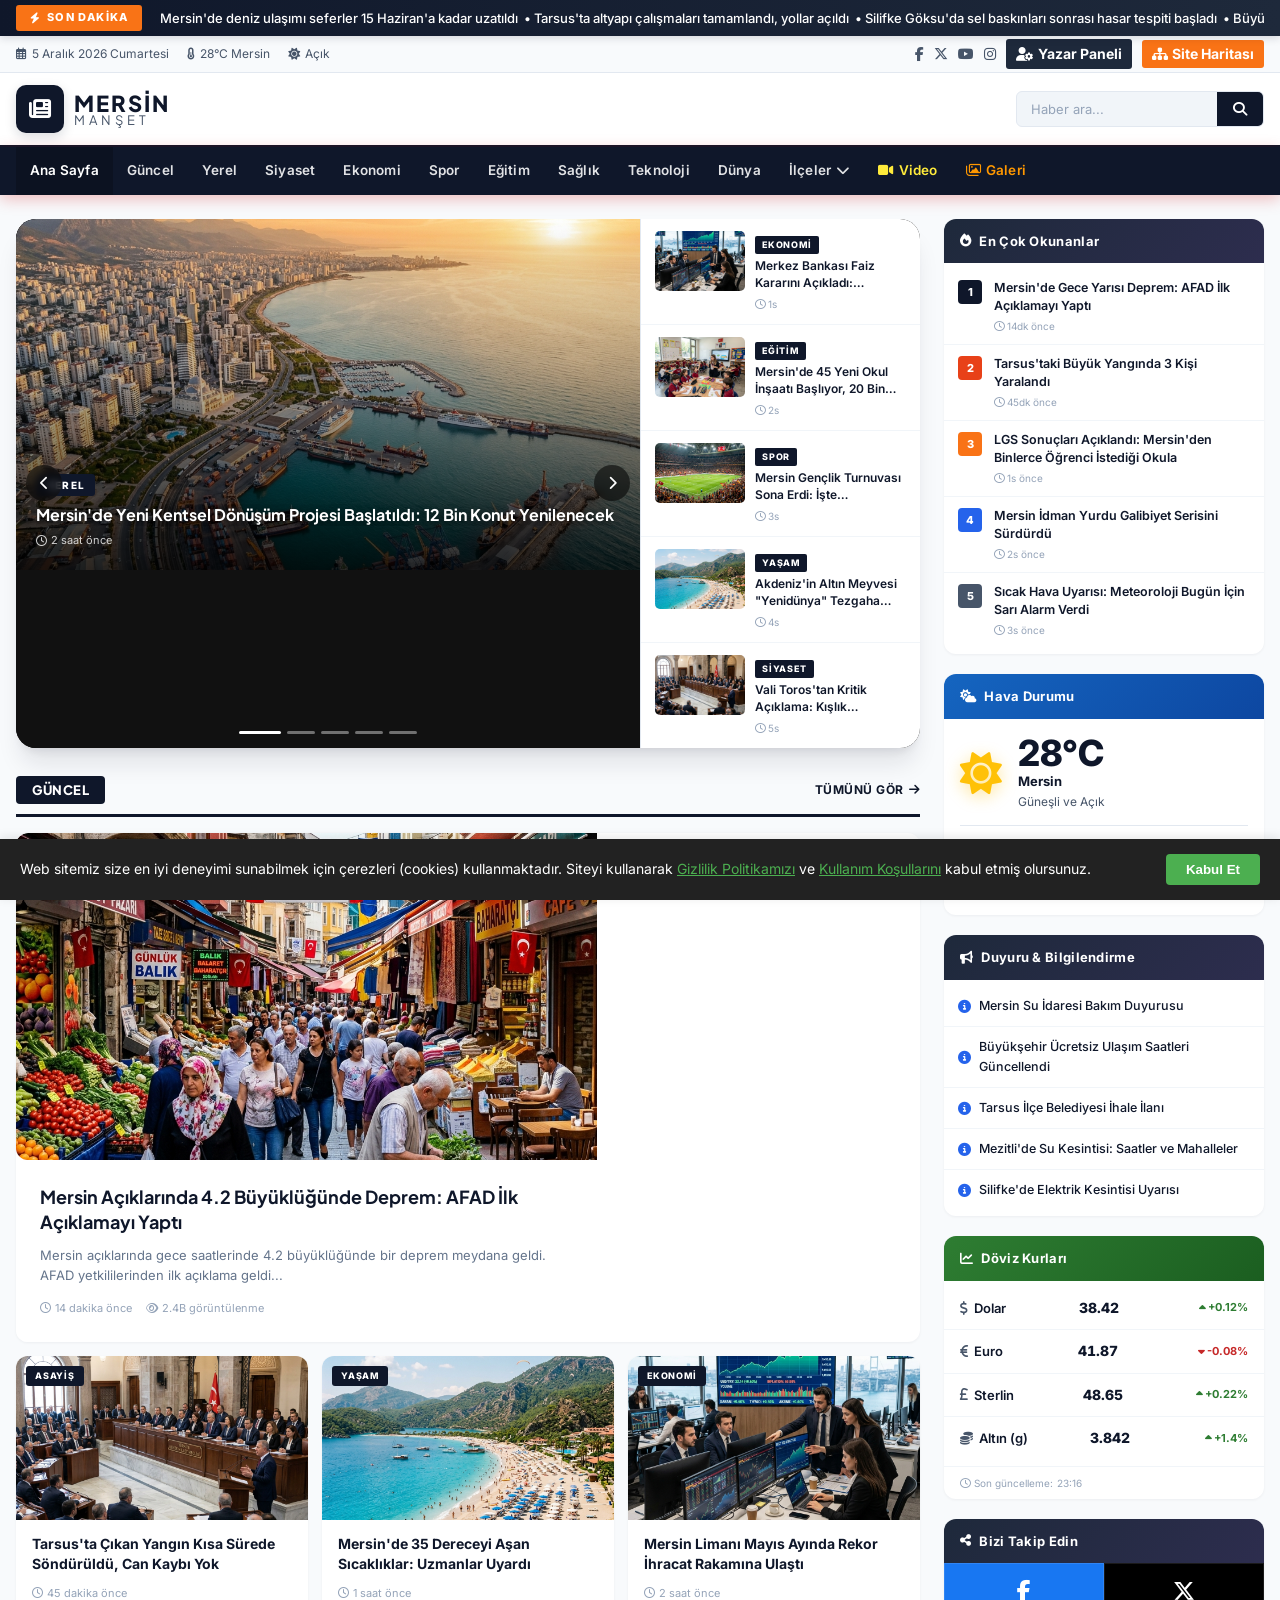
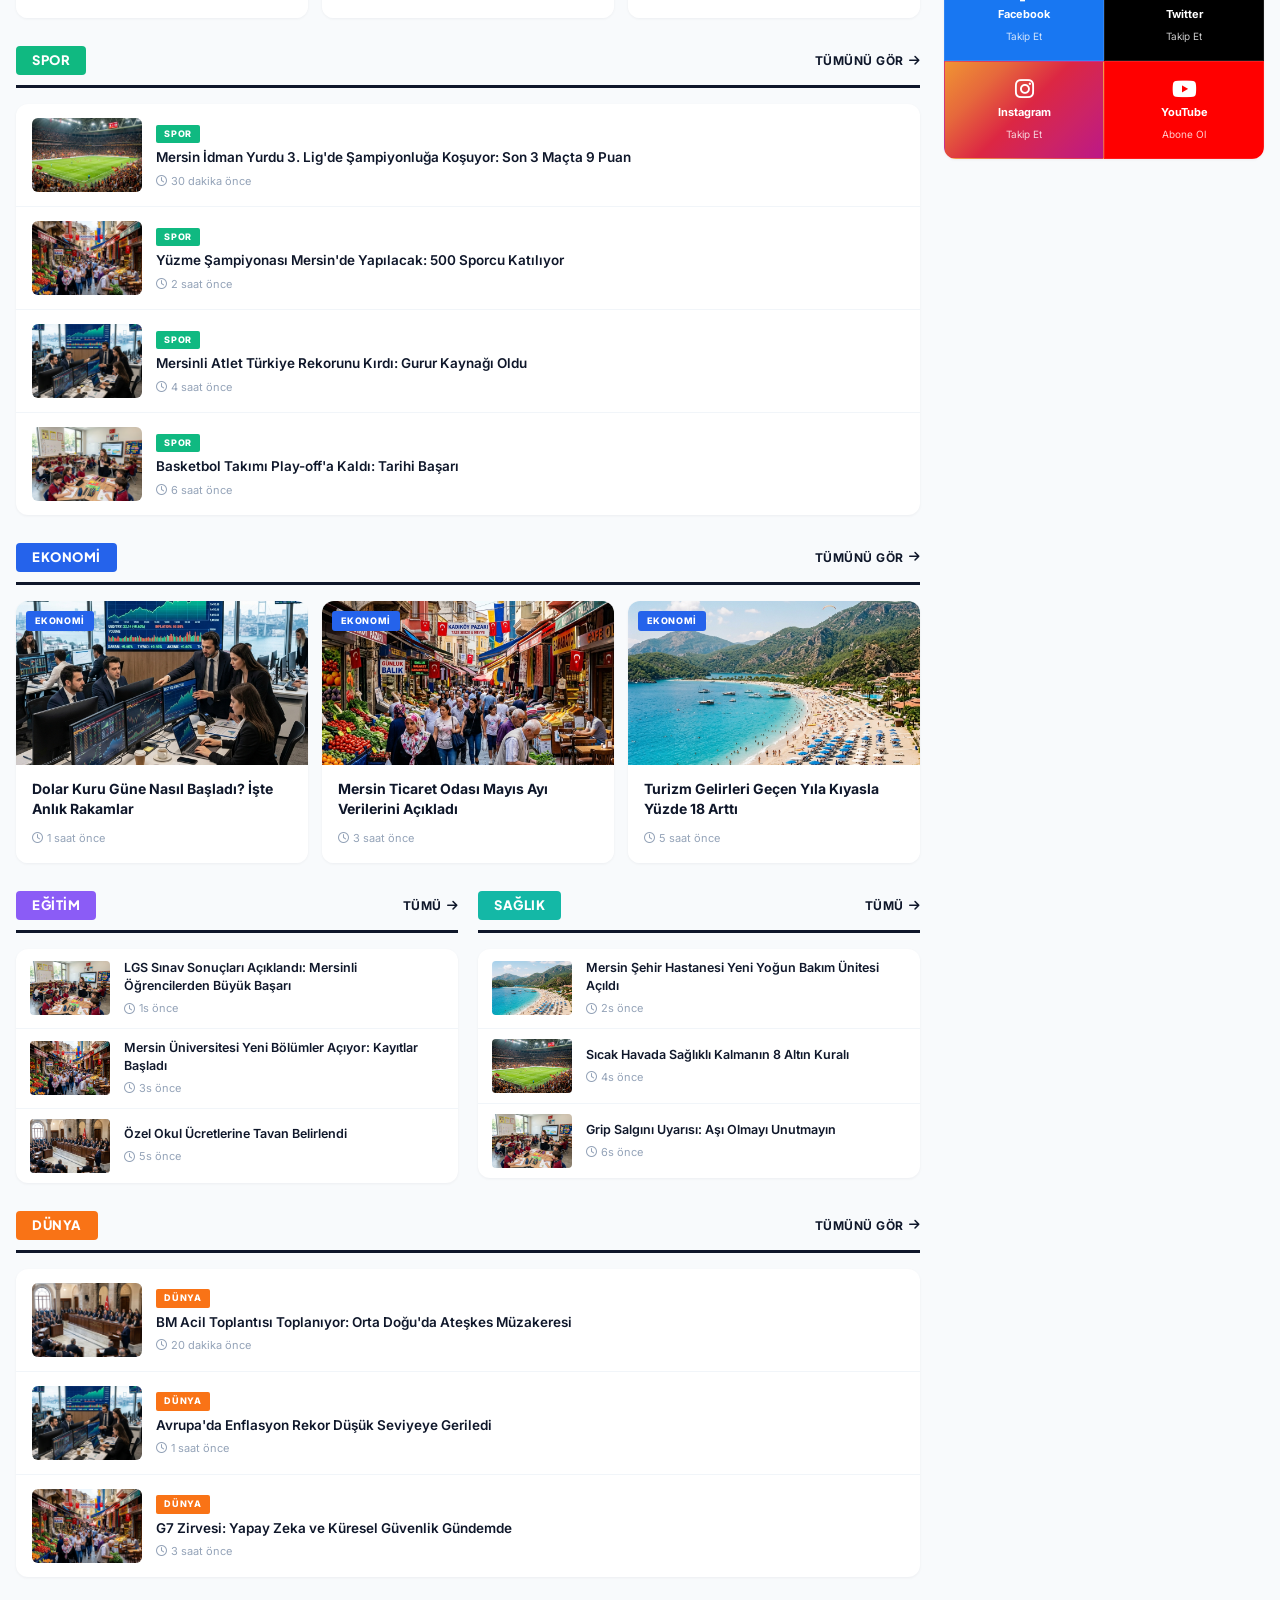
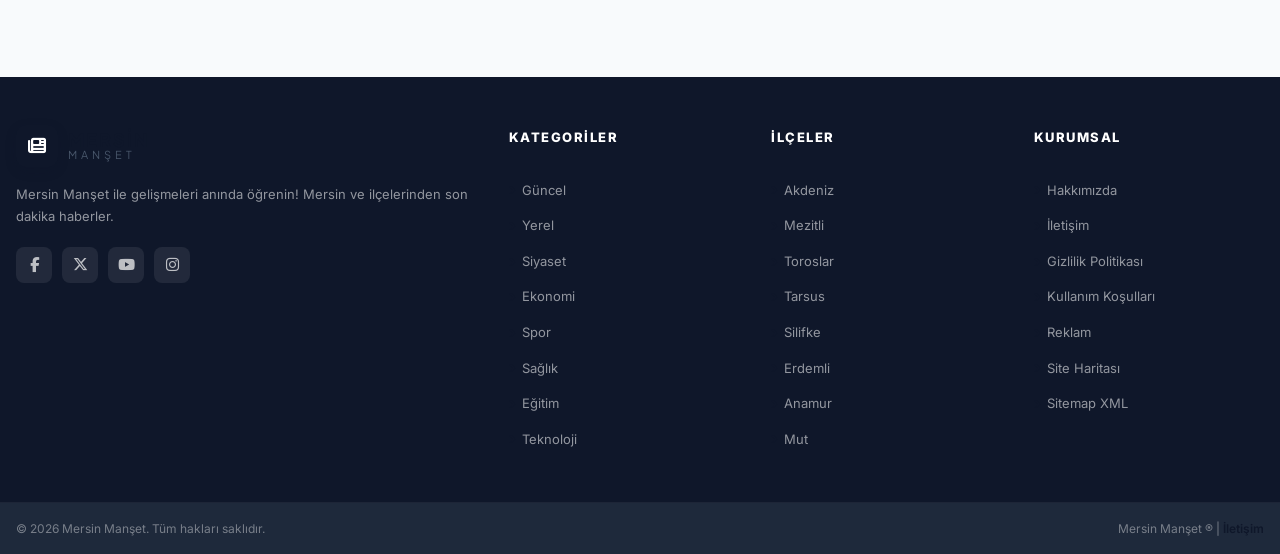
==== commit 121144bd: "reklam alanlari kaldirildi ve modern slate & navy temasi kuruldu" ====
--- a/index.html
+++ b/index.html
@@ -19,13 +19,12 @@
     <!-- Google Fonts -->
     <link rel="preconnect" href="https://fonts.googleapis.com" />
     <link rel="preconnect" href="https://fonts.gstatic.com" crossorigin />
-    <link href="https://fonts.googleapis.com/css2?family=Inter:wght@300;400;500;600;700;800;900&family=Merriweather:wght@400;700;900&display=swap" rel="stylesheet" />
+    <link href="https://fonts.googleapis.com/css2?family=Inter:wght@300;400;500;600;700;800;900&family=Plus+Jakarta+Sans:ital,wght@0,300..800;1,300..800&display=swap" rel="stylesheet" />
 
     <!-- Font Awesome -->
     <link rel="stylesheet" href="https://cdnjs.cloudflare.com/ajax/libs/font-awesome/6.5.0/css/all.min.css" />
 
     <link rel="stylesheet" href="style.css" />
-    <meta name="google-adsense-account" content="ca-pub-9510277093258194">
 </head>
 <body>
 
@@ -81,12 +80,7 @@
                         <span class="logo-sub">MANŞET</span>
                     </div>
                 </a>
-                <div class="logo-bar-center">
-                    <!-- Banner alanı -->
-                    <div class="header-ad">
-                        <span>Reklam Alanı</span>
-                    </div>
-                </div>
+
                 <div class="search-box">
                     <input type="text" id="search-input" placeholder="Haber ara..." aria-label="Haber ara" />
                     <button id="search-btn" aria-label="Ara"><i class="fa-solid fa-magnifying-glass"></i></button>
@@ -361,10 +355,7 @@
                     </div>
                 </section>
 
-                <!-- REKLAM BANDI -->
-                <div class="ad-banner" role="complementary" aria-label="Reklam">
-                    <span>Reklam</span>
-                </div>
+
 
                 <!-- SPOR BÖLÜMÜ -->
                 <section class="news-section" id="section-spor">
--- a/style.css
+++ b/style.css
@@ -10,43 +10,48 @@
 }
 
 :root {
-    --red:        #d60101;
-    --red-dark:   #a80000;
-    --red-light:  #ff3333;
-    --blue:       #1565c0;
-    --green:      #2e7d32;
-    --orange:     #e65100;
-    --purple:     #6a1b9a;
-    --teal:       #00695c;
-
-    --bg:         #f4f5f7;
+    --primary:     #0f172a; /* Midnight Navy */
+    --primary-light: #1e293b; /* Slate 800 */
+    --accent:      #f97316; /* Vibrant Coral */
+    --accent-light: #ffedd5;
+    
+    --red:        #0f172a; /* Map old red to primary */
+    --red-dark:   #020617;
+    --red-light:  #f97316; /* Map red-light to accent */
+    --blue:       #2563eb;
+    --green:      #10b981;
+    --orange:     #f97316;
+    --purple:     #8b5cf6;
+    --teal:       #14b8a6;
+
+    --bg:         #f8fafc; /* Slate 50 background */
     --white:      #ffffff;
-    --gray-50:    #fafafa;
-    --gray-100:   #f0f0f0;
-    --gray-200:   #e0e0e0;
-    --gray-400:   #9e9e9e;
-    --gray-600:   #616161;
-    --gray-800:   #212121;
-    --text:       #1a1a2e;
-    --text-light: #555570;
-    --border:     #e2e4e9;
+    --gray-50:    #f8fafc;
+    --gray-100:   #f1f5f9;
+    --gray-200:   #e2e8f0;
+    --gray-400:   #94a3b8;
+    --gray-600:   #475569;
+    --gray-800:   #1e293b;
+    --text:       #0f172a; /* Slate 900 text */
+    --text-light: #64748b; /* Slate 500 light text */
+    --border:     #e2e8f0;
 
     --header-bg:  #ffffff;
-    --nav-bg:     #d60101;
-    --footer-bg:  #0d0d1a;
-    --footer-mid: #141428;
-
-    --shadow-sm:  0 1px 4px rgba(0,0,0,0.08);
-    --shadow:     0 4px 16px rgba(0,0,0,0.10);
-    --shadow-md:  0 8px 32px rgba(0,0,0,0.14);
-
-    --radius:     8px;
-    --radius-lg:  14px;
+    --nav-bg:     #0f172a;
+    --footer-bg:  #0f172a;
+    --footer-mid: #1e293b;
+
+    --shadow-sm:  0 1px 3px rgba(15,23,42,0.05);
+    --shadow:     0 10px 25px -5px rgba(15,23,42,0.08), 0 8px 10px -6px rgba(15,23,42,0.08);
+    --shadow-md:  0 20px 25px -5px rgba(15,23,42,0.1), 0 8px 10px -6px rgba(15,23,42,0.1);
+
+    --radius:     12px; /* Smoother, more modern rounded corners */
+    --radius-lg:  20px;
 
     --font-body:  'Inter', sans-serif;
-    --font-head:  'Merriweather', serif;
-
-    --transition: 0.22s ease;
+    --font-head:  'Plus Jakarta Sans', sans-serif;
+
+    --transition:  0.25s cubic-bezier(0.4, 0, 0.2, 1);
 }
 
 html {
@@ -85,14 +90,14 @@
 
 /* === SON DAKİKA TICKER === */
 .son-dakika {
-    background: linear-gradient(90deg, #d60101 0%, #a80000 100%);
+    background: linear-gradient(90deg, var(--primary) 0%, var(--primary-light) 100%);
     color: #fff;
     overflow: hidden;
     height: 36px;
     position: sticky;
     top: 0;
     z-index: 1000;
-    box-shadow: 0 2px 8px rgba(214,1,1,0.35);
+    box-shadow: 0 2px 8px rgba(15, 23, 42, 0.15);
 }
 
 .son-dakika-inner {
@@ -106,7 +111,7 @@
 }
 
 .sd-badge {
-    background: rgba(0,0,0,0.25);
+    background: var(--accent);
     color: #fff;
     font-weight: 800;
     font-size: 11px;
@@ -228,7 +233,7 @@
     align-items: center;
     justify-content: center;
     font-size: 22px;
-    box-shadow: 0 4px 12px rgba(214,1,1,0.3);
+    box-shadow: 0 4px 12px rgba(15, 23, 42, 0.15);
     transition: transform var(--transition);
 }
 
@@ -1040,7 +1045,7 @@
     margin-top: 1px;
 }
 
-.popular-item:nth-child(1) .pop-num { background: #d60101; }
+.popular-item:nth-child(1) .pop-num { background: var(--primary); }
 .popular-item:nth-child(2) .pop-num { background: #e84118; }
 .popular-item:nth-child(3) .pop-num { background: var(--orange); }
 .popular-item:nth-child(4) .pop-num { background: var(--blue); }
@@ -1787,3 +1792,13 @@
         align-items: flex-start;
     }
 }
+
+/* === FORCE HIDE ADS & BANNERS === */
+.header-ad, .ad-banner, .ad-slot, .ad-slot-horizontal, .ad-slot-sidebar, .ad-container-horizontal {
+    display: none !important;
+    height: 0 !important;
+    margin: 0 !important;
+    padding: 0 !important;
+    border: none !important;
+    overflow: hidden !important;
+}
